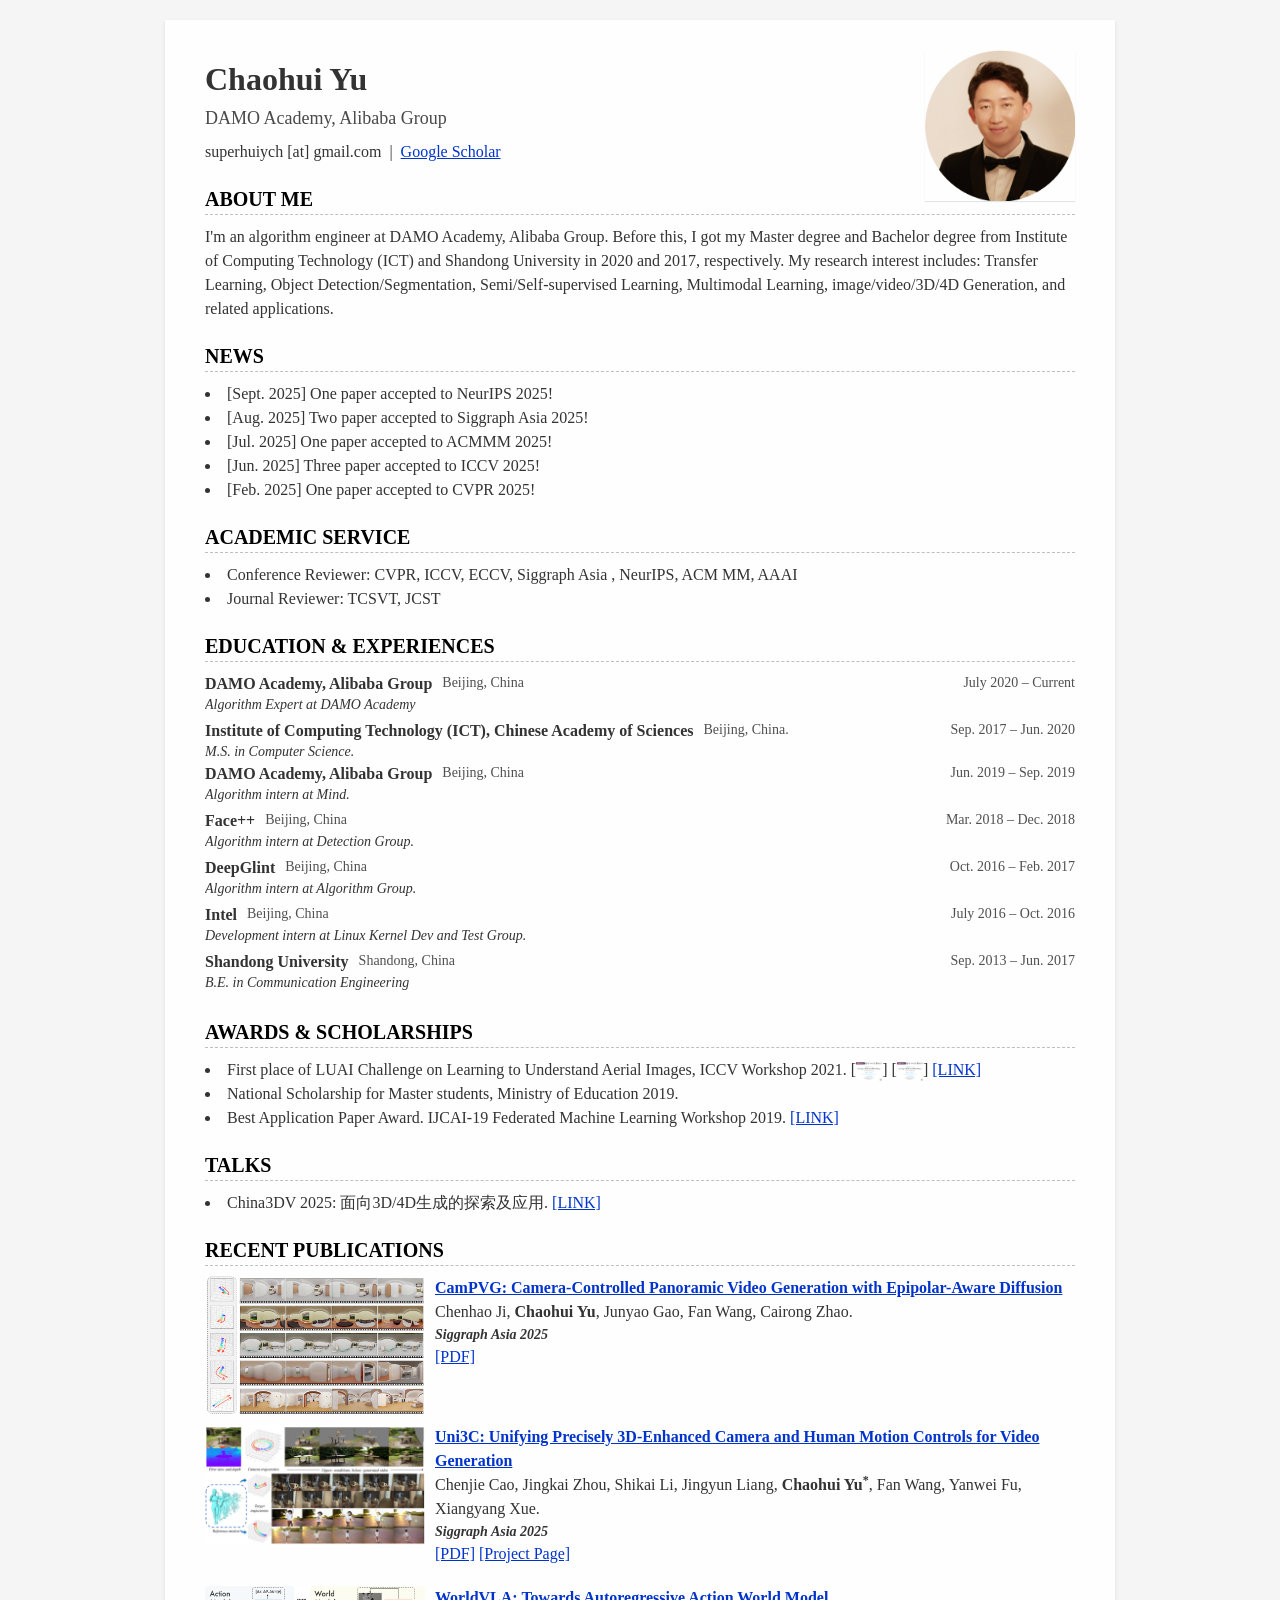
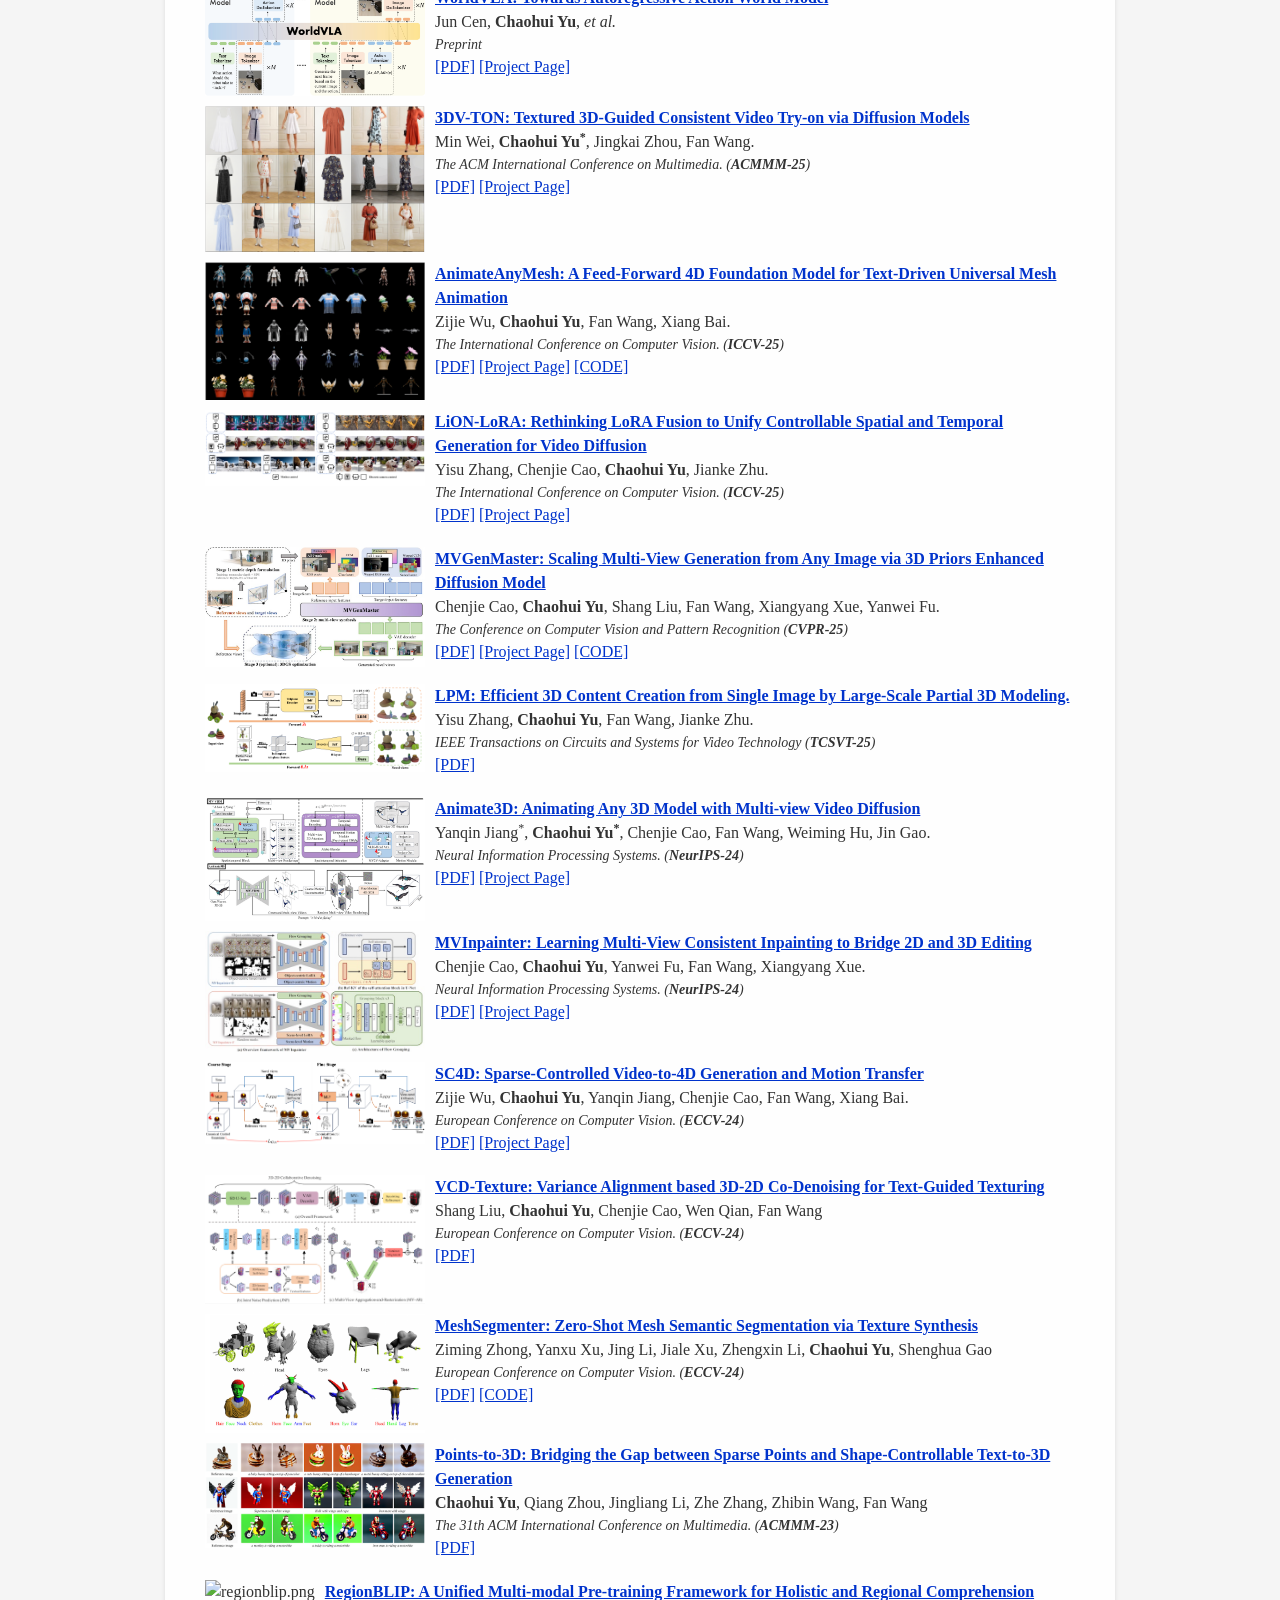
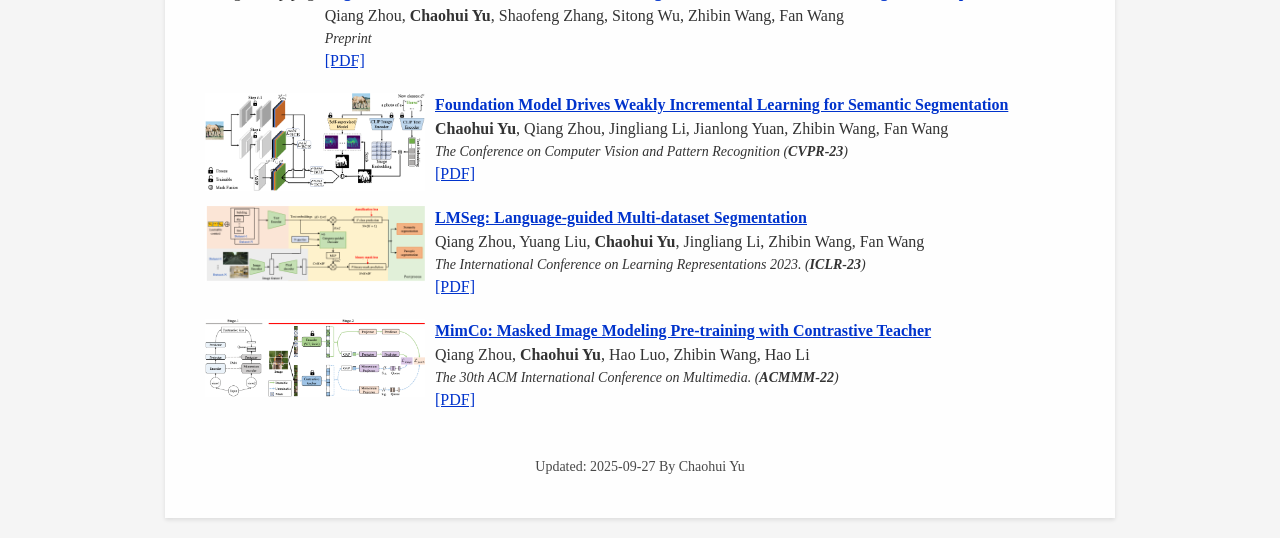
==== index.html @ 18b52993 "Update index.html" ====
<!DOCTYPE html>
<html lang="en"><head><meta http-equiv="Content-Type" content="text/html; charset=UTF-8">
        
<meta http-equiv="X-UA-Compatible" content="IE=edge">
<meta name="viewport" content="width=device-width, initial-scale=1.0">
<meta name="description" content="Chaohui Yu - Homepage">


<title>Chaohui Yu - Homepage</title>


<link rel="stylesheet" href="./assets/bootstrap.min.css">
<link rel="stylesheet" href="./assets/all.min.css">
<link rel="stylesheet" href="./assets/academicons.min.css">
<link rel="stylesheet" href="./assets/charts.min.css">
<link id="theme-style" rel="stylesheet" href="./assets/main.css">

<link rel="icon" type="image/png" href="./images/me_20.png">





<!-- <script type="module" src="/assets/js/background_box.js"></script> -->
<script type="module" src="./assets/background_star.js"></script>

    <style type="text/css">.dg ul{list-style:none;margin:0;padding:0;width:100%;clear:both}.dg.ac{position:fixed;top:0;left:0;right:0;height:0;z-index:0}.dg:not(.ac) .main{overflow:hidden}.dg.main{-webkit-transition:opacity .1s linear;-o-transition:opacity .1s linear;-moz-transition:opacity .1s linear;transition:opacity .1s linear}.dg.main.taller-than-window{overflow-y:auto}.dg.main.taller-than-window .close-button{opacity:1;margin-top:-1px;border-top:1px solid #2c2c2c}.dg.main ul.closed .close-button{opacity:1 !important}.dg.main:hover .close-button,.dg.main .close-button.drag{opacity:1}.dg.main .close-button{-webkit-transition:opacity .1s linear;-o-transition:opacity .1s linear;-moz-transition:opacity .1s linear;transition:opacity .1s linear;border:0;line-height:19px;height:20px;cursor:pointer;text-align:center;background-color:#000}.dg.main .close-button.close-top{position:relative}.dg.main .close-button.close-bottom{position:absolute}.dg.main .close-button:hover{background-color:#111}.dg.a{float:right;margin-right:15px;overflow-y:visible}.dg.a.has-save>ul.close-top{margin-top:0}.dg.a.has-save>ul.close-bottom{margin-top:27px}.dg.a.has-save>ul.closed{margin-top:0}.dg.a .save-row{top:0;z-index:1002}.dg.a .save-row.close-top{position:relative}.dg.a .save-row.close-bottom{position:fixed}.dg li{-webkit-transition:height .1s ease-out;-o-transition:height .1s ease-out;-moz-transition:height .1s ease-out;transition:height .1s ease-out;-webkit-transition:overflow .1s linear;-o-transition:overflow .1s linear;-moz-transition:overflow .1s linear;transition:overflow .1s linear}.dg li:not(.folder){cursor:auto;height:27px;line-height:27px;padding:0 4px 0 5px}.dg li.folder{padding:0;border-left:4px solid rgba(0,0,0,0)}.dg li.title{cursor:pointer;margin-left:-4px}.dg .closed li:not(.title),.dg .closed ul li,.dg .closed ul li>*{height:0;overflow:hidden;border:0}.dg .cr{clear:both;padding-left:3px;height:27px;overflow:hidden}.dg .property-name{cursor:default;float:left;clear:left;width:40%;overflow:hidden;text-overflow:ellipsis}.dg .c{float:left;width:60%;position:relative}.dg .c input[type=text]{border:0;margin-top:4px;padding:3px;width:100%;float:right}.dg .has-slider input[type=text]{width:30%;margin-left:0}.dg .slider{float:left;width:66%;margin-left:-5px;margin-right:0;height:19px;margin-top:4px}.dg .slider-fg{height:100%}.dg .c input[type=checkbox]{margin-top:7px}.dg .c select{margin-top:5px}.dg .cr.function,.dg .cr.function .property-name,.dg .cr.function *,.dg .cr.boolean,.dg .cr.boolean *{cursor:pointer}.dg .cr.color{overflow:visible}.dg .selector{display:none;position:absolute;margin-left:-9px;margin-top:23px;z-index:10}.dg .c:hover .selector,.dg .selector.drag{display:block}.dg li.save-row{padding:0}.dg li.save-row .button{display:inline-block;padding:0px 6px}.dg.dialogue{background-color:#222;width:460px;padding:15px;font-size:13px;line-height:15px}#dg-new-constructor{padding:10px;color:#222;font-family:Monaco, monospace;font-size:10px;border:0;resize:none;box-shadow:inset 1px 1px 1px #888;word-wrap:break-word;margin:12px 0;display:block;width:440px;overflow-y:scroll;height:100px;position:relative}#dg-local-explain{display:none;font-size:11px;line-height:17px;border-radius:3px;background-color:#333;padding:8px;margin-top:10px}#dg-local-explain code{font-size:10px}#dat-gui-save-locally{display:none}.dg{color:#eee;font:11px 'Lucida Grande', sans-serif;text-shadow:0 -1px 0 #111}.dg.main::-webkit-scrollbar{width:5px;background:#1a1a1a}.dg.main::-webkit-scrollbar-corner{height:0;display:none}.dg.main::-webkit-scrollbar-thumb{border-radius:5px;background:#676767}.dg li:not(.folder){background:#1a1a1a;border-bottom:1px solid #2c2c2c}.dg li.save-row{line-height:25px;background:#dad5cb;border:0}.dg li.save-row select{margin-left:5px;width:108px}.dg li.save-row .button{margin-left:5px;margin-top:1px;border-radius:2px;font-size:9px;line-height:7px;padding:4px 4px 5px 4px;background:#c5bdad;color:#fff;text-shadow:0 1px 0 #b0a58f;box-shadow:0 -1px 0 #b0a58f;cursor:pointer}.dg li.save-row .button.gears{background:#c5bdad url([data-uri]) 2px 1px no-repeat;height:7px;width:8px}.dg li.save-row .button:hover{background-color:#bab19e;box-shadow:0 -1px 0 #b0a58f}.dg li.folder{border-bottom:0}.dg li.title{padding-left:16px;background:#000 url([data-uri]) 6px 10px no-repeat;cursor:pointer;border-bottom:1px solid rgba(255,255,255,0.2)}.dg .closed li.title{background-image:url([data-uri])}.dg .cr.boolean{border-left:3px solid #806787}.dg .cr.color{border-left:3px solid}.dg .cr.function{border-left:3px solid #e61d5f}.dg .cr.number{border-left:3px solid #2FA1D6}.dg .cr.number input[type=text]{color:#2FA1D6}.dg .cr.string{border-left:3px solid #1ed36f}.dg .cr.string input[type=text]{color:#1ed36f}.dg .cr.function:hover,.dg .cr.boolean:hover{background:#111}.dg .c input[type=text]{background:#303030;outline:none}.dg .c input[type=text]:hover{background:#3c3c3c}.dg .c input[type=text]:focus{background:#494949;color:#fff}.dg .c .slider{background:#303030;cursor:ew-resize}.dg .c .slider-fg{background:#2FA1D6;max-width:100%}.dg .c .slider:hover{background:#3c3c3c}.dg .c .slider:hover .slider-fg{background:#44abda}
</style><style type="text/css">.dg ul{list-style:none;margin:0;padding:0;width:100%;clear:both}.dg.ac{position:fixed;top:0;left:0;right:0;height:0;z-index:0}.dg:not(.ac) .main{overflow:hidden}.dg.main{-webkit-transition:opacity .1s linear;-o-transition:opacity .1s linear;-moz-transition:opacity .1s linear;transition:opacity .1s linear}.dg.main.taller-than-window{overflow-y:auto}.dg.main.taller-than-window .close-button{opacity:1;margin-top:-1px;border-top:1px solid #2c2c2c}.dg.main ul.closed .close-button{opacity:1 !important}.dg.main:hover .close-button,.dg.main .close-button.drag{opacity:1}.dg.main .close-button{-webkit-transition:opacity .1s linear;-o-transition:opacity .1s linear;-moz-transition:opacity .1s linear;transition:opacity .1s linear;border:0;line-height:19px;height:20px;cursor:pointer;text-align:center;background-color:#000}.dg.main .close-button.close-top{position:relative}.dg.main .close-button.close-bottom{position:absolute}.dg.main .close-button:hover{background-color:#111}.dg.a{float:right;margin-right:15px;overflow-y:visible}.dg.a.has-save>ul.close-top{margin-top:0}.dg.a.has-save>ul.close-bottom{margin-top:27px}.dg.a.has-save>ul.closed{margin-top:0}.dg.a .save-row{top:0;z-index:1002}.dg.a .save-row.close-top{position:relative}.dg.a .save-row.close-bottom{position:fixed}.dg li{-webkit-transition:height .1s ease-out;-o-transition:height .1s ease-out;-moz-transition:height .1s ease-out;transition:height .1s ease-out;-webkit-transition:overflow .1s linear;-o-transition:overflow .1s linear;-moz-transition:overflow .1s linear;transition:overflow .1s linear}.dg li:not(.folder){cursor:auto;height:27px;line-height:27px;padding:0 4px 0 5px}.dg li.folder{padding:0;border-left:4px solid rgba(0,0,0,0)}.dg li.title{cursor:pointer;margin-left:-4px}.dg .closed li:not(.title),.dg .closed ul li,.dg .closed ul li>*{height:0;overflow:hidden;border:0}.dg .cr{clear:both;padding-left:3px;height:27px;overflow:hidden}.dg .property-name{cursor:default;float:left;clear:left;width:40%;overflow:hidden;text-overflow:ellipsis}.dg .c{float:left;width:60%;position:relative}.dg .c input[type=text]{border:0;margin-top:4px;padding:3px;width:100%;float:right}.dg .has-slider input[type=text]{width:30%;margin-left:0}.dg .slider{float:left;width:66%;margin-left:-5px;margin-right:0;height:19px;margin-top:4px}.dg .slider-fg{height:100%}.dg .c input[type=checkbox]{margin-top:7px}.dg .c select{margin-top:5px}.dg .cr.function,.dg .cr.function .property-name,.dg .cr.function *,.dg .cr.boolean,.dg .cr.boolean *{cursor:pointer}.dg .cr.color{overflow:visible}.dg .selector{display:none;position:absolute;margin-left:-9px;margin-top:23px;z-index:10}.dg .c:hover .selector,.dg .selector.drag{display:block}.dg li.save-row{padding:0}.dg li.save-row .button{display:inline-block;padding:0px 6px}.dg.dialogue{background-color:#222;width:460px;padding:15px;font-size:13px;line-height:15px}#dg-new-constructor{padding:10px;color:#222;font-family:Monaco, monospace;font-size:10px;border:0;resize:none;box-shadow:inset 1px 1px 1px #888;word-wrap:break-word;margin:12px 0;display:block;width:440px;overflow-y:scroll;height:100px;position:relative}#dg-local-explain{display:none;font-size:11px;line-height:17px;border-radius:3px;background-color:#333;padding:8px;margin-top:10px}#dg-local-explain code{font-size:10px}#dat-gui-save-locally{display:none}.dg{color:#eee;font:11px 'Lucida Grande', sans-serif;text-shadow:0 -1px 0 #111}.dg.main::-webkit-scrollbar{width:5px;background:#1a1a1a}.dg.main::-webkit-scrollbar-corner{height:0;display:none}.dg.main::-webkit-scrollbar-thumb{border-radius:5px;background:#676767}.dg li:not(.folder){background:#1a1a1a;border-bottom:1px solid #2c2c2c}.dg li.save-row{line-height:25px;background:#dad5cb;border:0}.dg li.save-row select{margin-left:5px;width:108px}.dg li.save-row .button{margin-left:5px;margin-top:1px;border-radius:2px;font-size:9px;line-height:7px;padding:4px 4px 5px 4px;background:#c5bdad;color:#fff;text-shadow:0 1px 0 #b0a58f;box-shadow:0 -1px 0 #b0a58f;cursor:pointer}.dg li.save-row .button.gears{background:#c5bdad url([data-uri]) 2px 1px no-repeat;height:7px;width:8px}.dg li.save-row .button:hover{background-color:#bab19e;box-shadow:0 -1px 0 #b0a58f}.dg li.folder{border-bottom:0}.dg li.title{padding-left:16px;background:#000 url([data-uri]) 6px 10px no-repeat;cursor:pointer;border-bottom:1px solid rgba(255,255,255,0.2)}.dg .closed li.title{background-image:url([data-uri])}.dg .cr.boolean{border-left:3px solid #806787}.dg .cr.color{border-left:3px solid}.dg .cr.function{border-left:3px solid #e61d5f}.dg .cr.number{border-left:3px solid #2FA1D6}.dg .cr.number input[type=text]{color:#2FA1D6}.dg .cr.string{border-left:3px solid #1ed36f}.dg .cr.string input[type=text]{color:#1ed36f}.dg .cr.function:hover,.dg .cr.boolean:hover{background:#111}.dg .c input[type=text]{background:#303030;outline:none}.dg .c input[type=text]:hover{background:#3c3c3c}.dg .c input[type=text]:focus{background:#494949;color:#fff}.dg .c .slider{background:#303030;cursor:ew-resize}.dg .c .slider-fg{background:#2FA1D6;max-width:100%}.dg .c .slider:hover{background:#3c3c3c}.dg .c .slider:hover .slider-fg{background:#44abda}
</style><style>.crx_bdwk_down_wrap {
    top: 70%;
    left: 0;
    position: fixed;
    z-index: 99999999;
    color: #fff;
    user-select: none;
}

    .crx_bdwk_down_wrap .crx_bdwk_down_loading {
        background-color: #666;
        cursor: wait;
        width: 126px;
        text-align: center;
        padding: 16px 0;
    }

    .crx_bdwk_down_wrap .crx_bdwk_down_loading p {
            font-size: 14px;
        }

    .crx_bdwk_down_wrap .crx_bdwk_down_loading small {
            font-size: 10px;
        }

    .crx_bdwk_down_wrap .crx_bdwk_down_btn {
        width: 126px;
        height: 60px;
        display: flex;
        align-items: center;
        justify-content: center;
        cursor: pointer;
        font-size: 14px;
        background-color: #dd5a57;
        position: relative;
    }

    .crx_bdwk_down_wrap .crx_bdwk_down_types {
        display: flex;
        text-align: center;
        align-items: center;
        background-color: #666;
        font-size: 12px;
    }

    .crx_bdwk_down_wrap .crx_bdwk_down_types div {
            position: relative;
        }

    .crx_bdwk_down_wrap .crx_bdwk_down_types div:after {
                content: ' ';
                height: 12px;
                width: 1px;
                background-color: #eee;
                position: absolute;
                top: 10px;
                right: 0;
                transform: scaleX(0.5);
            }

    .crx_bdwk_down_wrap .crx_bdwk_down_types div:last-child:after {
                    display: none;
                }

    .crx_bdwk_down_wrap .crx_bdwk_down_types_check {
            flex: 1;
            color: #dd5a57;
            padding: 8px;
            cursor: pointer;
            font-weight: bold;
        }

    .crx_bdwk_down_wrap .crx_bdwk_down_types_uncheck {
            flex: 1;
            padding: 8px;
            cursor: pointer;
            color: #fff;
            font-weight: lighter;
        }
</style></head>

    <body>
        



<!-- <canvas id="bg"></canvas> -->

<div class="wrapper">

    
<section class="section intro-section">

    
    <div class="avatar-container">
        <img class="avatar" src="./images/me_20.png" alt="avatar">
    </div>
    <div class="intro-container">
        <div class="header">
            <h2 class="name">Chaohui Yu</h2>
            <h3 class="title">DAMO Academy, Alibaba Group</h3>
        </div>
        <div class="contact">
            
<ul class="list-unstyled contact-list">
    <li class="email">
        superhuiych [at] gmail.com
    </li>
    <li class="google-scholar">
        <a class="link" href="https://scholar.google.com/citations?hl=en&user=b1Q-k20AAAAJ" target="_blank">Google Scholar</a>
    </li>
    <!-- <li class="github">
        <a class="link" href="https://github.com/Richardych" target="_blank">GitHub</a>
    </li> -->
    <!-- <li class="CV">
        <a class="link" href="CV_Bojia_Zi.pdf" target="_blank">CV</a>
    </li> -->
</ul>
        </div>
    </div>

</section>
<section class="section profile-section">
    <div class="section-title">
        About Me
    </div>
    <div class="details">
    <p>I'm an algorithm engineer at DAMO Academy, Alibaba Group. Before this, I got my Master degree and Bachelor degree from Institute of Computing Technology (ICT) and Shandong University in 2020 and 2017, respectively. My research interest includes: Transfer Learning, Object Detection/Segmentation, Semi/Self-supervised Learning, Multimodal Learning, image/video/3D/4D Generation, and related applications.</p>
    </div>
</section>


    

<section class="section news-section">
    <div class="section-title">
        News
    </div>
	<li>           
    [Sept. 2025] One paper accepted to NeurIPS 2025!
    </li>
	<li>           
    [Aug. 2025] Two paper accepted to Siggraph Asia 2025!
    </li>
    <li>           
    [Jul. 2025] One paper accepted to ACMMM 2025!
    </li>
    <li>           
    [Jun. 2025] Three paper accepted to ICCV 2025!
    </li>
    <li>           
    [Feb. 2025] One paper accepted to CVPR 2025!
    </li>	
</section>


<section class="section service-section">
    <div class="section-title">
        Academic Service
    </div>
    <li> 
	Conference Reviewer: CVPR, ICCV, ECCV, Siggraph Asia , NeurIPS, ACM MM, AAAI
    </li>
    <li>
	Journal Reviewer: TCSVT, JCST
    </li>
</section>




<section class="section experiences-section">
    <div class="section-title">
        Education &amp; Experiences
    </div>
    
    <div class="item">
    <div class="upper-row">
            <div class="company">
                DAMO Academy, Alibaba Group
            </div>
            <div class="location">Beijing, China</div>
            <div class="time">July 2020 – Current </div>
    </div>
    <div class="below-row">
            <div class="role">Algorithm Expert at DAMO Academy</div>
    </div>
    <div class="item">


    <div class="item">
    <div class="upper-row">
            <div class="company">
                Institute of Computing Technology (ICT), Chinese Academy of Sciences
            </div>
            <div class="location">Beijing, China.</div>
            <div class="time">Sep. 2017 – Jun. 2020 </div>
    </div>
    <div class="below-row">
            <div class="role">M.S. in Computer Science.
     		</div>


    <div class="item">
    <div class="upper-row">
            <div class="company">
                DAMO Academy, Alibaba Group
            </div>
            <div class="location">Beijing, China</div>
            <div class="time">Jun. 2019 – Sep. 2019 </div>
    </div>
    <div class="below-row">
            <div class="role">Algorithm intern at Mind.</div>
    </div>
    <div class="item">


    <div class="item">
    <div class="upper-row">
            <div class="company">
                Face++
            </div>
            <div class="location">Beijing, China</div>
            <div class="time">Mar. 2018 – Dec. 2018 </div>
    </div>
    <div class="below-row">
            <div class="role">Algorithm intern at Detection Group.</div>
    </div>
    <div class="item">


    <div class="item">
    <div class="upper-row">
            <div class="company">
                DeepGlint
            </div>
            <div class="location">Beijing, China</div>
            <div class="time">Oct. 2016 – Feb. 2017 </div>
    </div>
    <div class="below-row">
            <div class="role">Algorithm intern at Algorithm Group.</div>
    </div>
    <div class="item">


    <div class="item">
    <div class="upper-row">
            <div class="company">
                Intel
            </div>
            <div class="location">Beijing, China</div>
            <div class="time">July 2016 – Oct. 2016 </div>
    </div>
    <div class="below-row">
            <div class="role">Development intern at Linux Kernel Dev and Test Group.</div>
    </div>
    <div class="item">

 
    <div class="item">
        <div class="upper-row">
            <div class="company">
                Shandong University
            </div>
            <div class="location">Shandong, China</div>
            <div class="time">Sep. 2013 – Jun. 2017</div>
        </div>
        <div class="below-row">
            <div class="role">B.E. in Communication Engineering</div>
        </div>
    </div>
</section>


<section class="section awards-section">
    <div class="section-title">
        Awards &amp; Scholarships
    </div>
    <li>
       First place of LUAI Challenge on Learning to Understand Aerial Images, ICCV Workshop 2021. [<img src="./images/award_iccvw21_thumbnail.png" width="3%">] [<img src="./images/award_iccvw21_2_thumbnail.png" width="3%">]  <a href="https://captain-whu.github.io/LUAI2021/results.html">[LINK]</a>
    </li>
    <li>
       National Scholarship for Master students, Ministry of Education 2019.
    </li>
    <li>
    	Best Application Paper Award. IJCAI-19 Federated Machine Learning Workshop 2019. <a href="http://federated-learning.org/fl-ijcai-2019/">[LINK]</a> 
    </li>
</section>

<section class="section skill-section">
    <div class="section-title">
        Talks
    </div>
    <li>
       China3DV 2025: 面向3D/4D生成的探索及应用.  <a href="https://mp.weixin.qq.com/s/1_kiXFX5s0KaxspKaliJfA">[LINK]</a> 
    </li>
</section>


	    
<section class="section publications-section">

    <div class="section-title">
        Recent Publications
    </div>

	<div class="publication-container">
        <div class="teaser-container">
            <img class="teaser" src="./images/CamPVG.png" alt="campvg.png">
        </div>
        <div class="info-container">
                <p class="title">
                    <a class="title_link" target="_blank">CamPVG: Camera-Controlled Panoramic Video Generation with Epipolar-Aware Diffusion</a>
                </p>
                    <div class="authors"><p>Chenhao Ji, <strong>Chaohui Yu</strong>, Junyao Gao, Fan Wang, Cairong Zhao.</p></div>
                    <div class="conference"><p><em><strong>Siggraph Asia 2025</strong></em></p></div>
                <a class="url" href="https://arxiv.org/pdf/2509.19979" target="_blank">[PDF]</a>
        </div>
    </div>

	<div class="publication-container">
        <div class="teaser-container">
            <img class="teaser" src="./images/Uni3C.png" alt="uni3c.png">
        </div>
        <div class="info-container">
                <p class="title">
                    <a class="title_link" target="_blank">Uni3C: Unifying Precisely 3D-Enhanced Camera and Human Motion Controls for Video Generation</a>
                </p>
                    <div class="authors"><p>Chenjie Cao, Jingkai Zhou, Shikai Li, Jingyun Liang, <strong>Chaohui Yu<sup>*</sup></strong>, Fan Wang, Yanwei Fu, Xiangyang Xue.</p></div>
                    <div class="conference"><p><em><strong>Siggraph Asia 2025</strong></em></p></div>
                <a class="url" href="https://arxiv.org/pdf/2504.14899" target="_blank">[PDF]</a>
				<a class="url" href="https://github.com/alibaba-damo-academy/Uni3C" target="_blank">[Project Page]</a>
        </div>
    </div>
	
    <div class="publication-container">
        <div class="teaser-container">
            <img class="teaser" src="./images/WorldVLA.png" alt="worldvla.png">
        </div>
        <div class="info-container">
                <p class="title">
                    <a class="title_link" target="_blank">WorldVLA: Towards Autoregressive Action World Model</a>
                </p>
                    <div class="authors"><p>Jun Cen, <strong>Chaohui Yu</strong>, <em>et al.</em></p></div>
                    <div class="conference"><p><em>Preprint</em></p></div>
                <a class="url" href="https://arxiv.org/abs/2506.21539" target="_blank">[PDF]</a>
                <a class="url" href="https://github.com/alibaba-damo-academy/WorldVLA" target="_blank">[Project Page]</a>
        </div>
    </div>

    <div class="publication-container">
        <div class="teaser-container">
            <img class="teaser" src="./images/3DVTON.png" alt="3dv-ton.png">
        </div>
        <div class="info-container">
                <p class="title">
                    <a class="title_link" target="_blank">3DV-TON: Textured 3D-Guided Consistent Video Try-on via Diffusion Models</a>
                </p>
                    <div class="authors"><p>Min Wei, <strong>Chaohui Yu<sup>*</sup></strong>, Jingkai Zhou, Fan Wang.</p></div>
                    <div class="conference"><p><em>The ACM International Conference on Multimedia. (<strong>ACMMM-25</strong>)</em></p></div>
                <a class="url" href="https://arxiv.org/abs/2504.17414" target="_blank">[PDF]</a>
                <a class="url" href="https://2y7c3.github.io/3DV-TON/" target="_blank">[Project Page]</a>
        </div>
    </div>

    <div class="publication-container">
        <div class="teaser-container">
            <img class="teaser" src="./images/AnimateAnyMesh.png" alt="animateanymesh.png">
        </div>
        <div class="info-container">
                <p class="title">
                    <a class="title_link" target="_blank">AnimateAnyMesh: A Feed-Forward 4D Foundation Model for Text-Driven Universal Mesh Animation</a>
                </p>
                    <div class="authors"><p>Zijie Wu, <strong>Chaohui Yu</strong>, Fan Wang, Xiang Bai.</p></div>
                    <div class="conference"><p><em>The International Conference on Computer Vision. (<strong>ICCV-25</strong>)</em></p></div>
                <a class="url" href="https://arxiv.org/abs/2506.09982" target="_blank">[PDF]</a>
                <a class="url" href="https://animateanymesh.github.io/AnimateAnyMesh/" target="_blank">[Project Page]</a>
		<a class="url" href="https://github.com/JarrentWu1031/AnimateAnyMesh" target="_blank">[CODE]</a>
        </div>
    </div>

    <div class="publication-container">
        <div class="teaser-container">
            <img class="teaser" src="./images/LION-LoRA.png" alt="lion_lora.png">
        </div>
        <div class="info-container">
                <p class="title">
                    <a class="title_link" target="_blank">LiON-LoRA: Rethinking LoRA Fusion to Unify Controllable Spatial and Temporal Generation for Video Diffusion</a>
                </p>
                    <div class="authors"><p>Yisu Zhang, Chenjie Cao, <strong>Chaohui Yu</strong>, Jianke Zhu.</p></div>
                    <div class="conference"><p><em>The International Conference on Computer Vision. (<strong>ICCV-25</strong>)</em></p></div>
                <a class="url" href="https://arxiv.org/abs/2507.05678" target="_blank">[PDF]</a>
                <a class="url" href="https://fuchengsu.github.io/lionlora.github.io/" target="_blank">[Project Page]</a>
        </div>
    </div>
	
	
	
    <div class="publication-container">
        <div class="teaser-container">
            <img class="teaser" src="./images/MVGenMaster.png" alt="mvgenmaster.png">
        </div>
        <div class="info-container">
                <p class="title">
                    <a class="title_link" target="_blank">MVGenMaster: Scaling Multi-View Generation from Any Image via 3D Priors Enhanced Diffusion Model</a>
                </p>
                    <div class="authors"><p>Chenjie Cao, <strong>Chaohui Yu</strong>, Shang Liu, Fan Wang, Xiangyang Xue, Yanwei Fu.</p></div>
                    <div class="conference"><p><em>The Conference on Computer Vision and Pattern Recognition (<strong>CVPR-25</strong>)</em></p></div>
                <a class="url" href="https://arxiv.org/abs/2411.16157" target="_blank">[PDF]</a>
                <a class="url" href="https://ewrfcas.github.io/MVGenMaster/" target="_blank">[Project Page]</a>
		<a class="url" href="https://github.com/ewrfcas/MVGenMaster" target="_blank">[CODE]</a>
        </div>
    </div>
	
    <div class="publication-container">
        <div class="teaser-container">
            <img class="teaser" src="./images/LPM.png" alt="lpm.png">
        </div>
        <div class="info-container">
                <p class="title">
                    <a class="title_link" target="_blank">LPM: Efficient 3D Content Creation from Single Image by Large-Scale Partial 3D Modeling.</a>
                </p>
                    <div class="authors"><p>Yisu Zhang, <strong>Chaohui Yu</strong>, Fan Wang, Jianke Zhu.</p></div>
                    <div class="conference"><p><em>IEEE Transactions on Circuits and Systems for Video Technology (<strong>TCSVT-25</strong>)</em></p></div>
                <a class="url" href="https://ieeexplore.ieee.org/document/10891871" target="_blank">[PDF]</a>
        </div>
    </div>

    <div class="publication-container">
        <div class="teaser-container">
            <img class="teaser" src="./images/animate3d.png" alt="animate3d.png">
        </div>
        <div class="info-container">
                <p class="title">
                    <a class="title_link" target="_blank">Animate3D: Animating Any 3D Model with Multi-view Video Diffusion</a>
                </p>
                    <div class="authors"><p>Yanqin Jiang<sup>*</sup>, <strong>Chaohui Yu<sup>*</sup></strong>, Chenjie Cao, Fan Wang, Weiming Hu, Jin Gao.</p></div>
                    <div class="conference"><p><em>Neural Information Processing Systems. (<strong>NeurIPS-24</strong>)</em></p></div>
                <a class="url" href="https://arxiv.org/abs/2407.11398" target="_blank">[PDF]</a>
                <a class="url" href="https://animate3d.github.io/" target="_blank">[Project Page]</a>
        </div>
    </div>

    <div class="publication-container">
        <div class="teaser-container">
            <img class="teaser" src="./images/mvinpainter.png" alt="mvinpainter.png">
        </div>
        <div class="info-container">
                <p class="title">
                    <a class="title_link" target="_blank">MVInpainter: Learning Multi-View Consistent Inpainting to Bridge 2D and 3D Editing</a>
                </p>
                    <div class="authors"><p>Chenjie Cao, <strong>Chaohui Yu</strong>, Yanwei Fu, Fan Wang, Xiangyang Xue.</p></div>
                    <div class="conference"><p><em>Neural Information Processing Systems. (<strong>NeurIPS-24</strong>)</em></p></div>
                <a class="url" href="https://arxiv.org/abs/2408.08000" target="_blank">[PDF]</a>
                <a class="url" href="https://ewrfcas.github.io/MVInpainter/" target="_blank">[Project Page]</a>
        </div>
    </div>

    <div class="publication-container">
        <div class="teaser-container">
            <img class="teaser" src="./images/SC4D.png" alt="SC4D.png">
        </div>
        <div class="info-container">
                <p class="title">
                    <a class="title_link" target="_blank">SC4D: Sparse-Controlled Video-to-4D Generation and Motion Transfer</a>
                </p>
                    <div class="authors"><p>Zijie Wu, <strong>Chaohui Yu</strong>, Yanqin Jiang, Chenjie Cao, Fan Wang, Xiang Bai.</p></div>
                    <div class="conference"><p><em>European Conference on Computer Vision. (<strong>ECCV-24</strong>)</em></p></div>
                <a class="url" href="https://arxiv.org/pdf/2404.03736" target="_blank">[PDF]</a>
                <a class="url" href="https://sc4d.github.io" target="_blank">[Project Page]</a>
        </div>
    </div>

    <div class="publication-container">
        <div class="teaser-container">
            <img class="teaser" src="./images/vcd-texture.png" alt="vec-texture.png">
        </div>
        <div class="info-container">
                <p class="title">
                    <a class="title_link" target="_blank">VCD-Texture: Variance Alignment based 3D-2D Co-Denoising for Text-Guided Texturing</a>
                </p>
                    <div class="authors"><p>Shang Liu, <strong>Chaohui Yu</strong>, Chenjie Cao, Wen Qian, Fan Wang</p></div>
                    <div class="conference"><p><em>European Conference on Computer Vision. (<strong>ECCV-24</strong>)</em></p></div>
                <a class="url" href="https://arxiv.org/pdf/2407.04461" target="_blank">[PDF]</a>
        </div>
    </div>
    

    <div class="publication-container">
        <div class="teaser-container">
            <img class="teaser" src="./images/meshsegmenter.png" alt="meshsegmenter.png">
        </div>
        <div class="info-container">
                <p class="title">
                    <a class="title_link" target="_blank">MeshSegmenter: Zero-Shot Mesh Semantic Segmentation via Texture Synthesis</a>
                </p>
                    <div class="authors"><p>Ziming Zhong, Yanxu Xu, Jing Li, Jiale Xu, Zhengxin Li, <strong>Chaohui Yu</strong>, Shenghua Gao</p></div>
                    <div class="conference"><p><em>European Conference on Computer Vision. (<strong>ECCV-24</strong>)</em></p></div>
                <a class="url" href="https://arxiv.org/abs/2407.13675v1" target="_blank">[PDF]</a>
                <a class="url" href="https://github.com/zimingzhong/MeshSegmenter" target="_blank">[CODE]</a>
        </div>
    </div>


    <div class="publication-container">
        <div class="teaser-container">
            <img class="teaser" src="./images/points-to-3d.png" alt="points-to-3d.png">
        </div>
        <div class="info-container">
                <p class="title">
                    <a class="title_link" target="_blank">Points-to-3D: Bridging the Gap between Sparse Points and Shape-Controllable Text-to-3D Generation</a>
                </p>
                    <div class="authors"><p><strong>Chaohui Yu</strong>, Qiang Zhou, Jingliang Li, Zhe Zhang, Zhibin Wang, Fan Wang</p></div>
                    <div class="conference"><p><em>The 31th ACM International Conference on Multimedia. (<strong>ACMMM-23</strong>)</em></p></div>
                <a class="url" href="https://arxiv.org/pdf/2307.13908.pdf" target="_blank">[PDF]</a>
        </div>
    </div>

    <div class="publication-container">
        <div class="teaser-container">
            <img class="teaser" src="./images/regionblip.png" alt="regionblip.png">
        </div>
        <div class="info-container">
                <p class="title">
                    <a class="title_link" target="_blank">RegionBLIP: A Unified Multi-modal Pre-training Framework for Holistic and Regional Comprehension</a>
                </p>
                    <div class="authors"><p>Qiang Zhou, <strong>Chaohui Yu</strong>, Shaofeng Zhang, Sitong Wu, Zhibin Wang, Fan Wang</p></div>
                    <div class="conference"><p><em>Preprint</em></p></div>
                <a class="url" href="https://arxiv.org/pdf/2308.02299" target="_blank">[PDF]</a>
        </div>
    </div>

    <div class="publication-container">
        <div class="teaser-container">
            <img class="teaser" src="./images/FMWISS.png" alt="fmwiss.png">
        </div>
        <div class="info-container">
                <p class="title">
                    <a class="title_link" target="_blank">Foundation Model Drives Weakly Incremental Learning for Semantic Segmentation</a>
                </p>
                    <div class="authors"><p><strong>Chaohui Yu</strong>, Qiang Zhou, Jingliang Li, Jianlong Yuan, Zhibin Wang, Fan Wang</p></div>
                    <div class="conference"><p><em>The Conference on Computer Vision and Pattern Recognition (<strong>CVPR-23</strong>)</em></p></div>
                <a class="url" href="https://arxiv.org/pdf/2302.14250.pdf" target="_blank">[PDF]</a>
        </div>
    </div>

    <div class="publication-container">
        <div class="teaser-container">
            <img class="teaser" src="./images/LMSeg.png" alt="lmseg.png">
        </div>
        <div class="info-container">
                <p class="title">
                    <a class="title_link" target="_blank">LMSeg: Language-guided Multi-dataset Segmentation</a>
                </p>
                    <div class="authors"><p>Qiang Zhou, Yuang Liu, <strong>Chaohui Yu</strong>, Jingliang Li, Zhibin Wang, Fan Wang</p></div>
                    <div class="conference"><p><em>The International Conference on Learning Representations 2023. (<strong>ICLR-23</strong>)</em></p></div>
                <a class="url" href="https://arxiv.org/pdf/2302.13495.pdf" target="_blank">[PDF]</a>
        </div>
    </div>

    <div class="publication-container">
        <div class="teaser-container">
            <img class="teaser" src="./images/MimCo.png" alt="mimco.png">
        </div>
        <div class="info-container">
                <p class="title">
                    <a class="title_link" target="_blank">MimCo: Masked Image Modeling Pre-training with Contrastive Teacher</a>
                </p>
                    <div class="authors"><p>Qiang Zhou, <strong>Chaohui Yu</strong>, Hao Luo, Zhibin Wang, Hao Li</p></div>
                    <div class="conference"><p><em>The 30th ACM International Conference on Multimedia. (<strong>ACMMM-22</strong>)</em></p></div>
                <a class="url" href="https://arxiv.org/pdf/2209.03063.pdf" target="_blank">[PDF]</a>
        </div>
    </div>

    <!-- <div class="publication-container">
        <div class="teaser-container">
            <img class="teaser" src="./images/PSS.png" alt="pss.png">
        </div>
        <div class="info-container">
                <p class="title">
                    <a class="title_link" target="_blank">Object Detection Made Simpler by Eliminating Heuristic NMS</a>
                </p>
                    <div class="authors"><p>Qiang Zhou*, <strong>Chaohui Yu*</strong>, Chunhua Shen*, Zhibin Wang, Hao Li</p></div>
                    <div class="conference"><p><em>IEEE Transactions on Multimedia (<strong>TMM-23</strong>)</em></p></div>
                <a class="url" href="https://arxiv.org/pdf/2101.11782.pdf" target="_blank">[PDF]</a>
        </div>
    </div> -->

    <!-- <div class="publication-container">
        <div class="teaser-container">
            <img class="teaser" src="./images/Instant-Teaching.png" alt="instantteaching.png">
        </div>
        <div class="info-container">
                <p class="title">
                    <a class="title_link" target="_blank">Instant-Teaching: An End-to-End Semi-Supervised Object Detection Framework</a>
                </p>
                    <div class="authors"><p>Qiang Zhou, <strong>Chaohui Yu</strong>, Zhibin Wang, Qi Qian, Hao Li</p></div>
                    <div class="conference"><p><em>The Conference on Computer Vision and Pattern Recognition (<strong>CVPR-21</strong>)</em></p></div>
                <a class="url" href="https://arxiv.org/pdf/2103.11402.pdf" target="_blank">[PDF]</a>
                <a class="url" href="https://github.com/txdet/Instant-Teaching" target="_blank">[CODE]</a>
        </div>
    </div> -->

    <!-- <div class="publication-container">
        <div class="teaser-container">
            <img class="teaser" src="./images/DAAN.png" alt="daan.png">
        </div>
        <div class="info-container">
                <p class="title">
                    <a class="title_link" target="_blank">Transfer Learning with Dynamic Adversarial Adaptation Network</a>
                </p>
                    <div class="authors"><p><strong>Chaohui Yu</strong>, Jindong Wang, Yiqiang Chen, Meiyu Huang</p></div>
                    <div class="conference"><p><em>Proceedings of IEEE International Conference on Data Mining (<strong>ICDM-19</strong>)</em></p></div>
                <a class="url" href="https://arxiv.org/pdf/1909.08184.pdf" target="_blank">[PDF]</a>
                <a class="url" href="https://github.com/jindongwang/transferlearning/blob/master/code/deep/DAAN/README.md" target="_blank">[CODE]</a>
        </div>
    </div> -->

</section>



      

<!-- <section>
	<td width="20%">
      <a> </a>
    </td>
	<td width="60%">
        <script type="text/javascript" id="clstr_globe" src="//cdn.clustrmaps.com/globe.js?w=150&t=tt&d=Cy2xvArHYIUnViGWcxRDqNLNYv712q5mwnZWSZCGxQE"></script>
    </td>
    <td width="20%">
      <a> </a>
    </td>
</section> -->


<table border="0">
  <tbody><tr>
    <td width="45%">
      <a> </a>
    </td>

    <td width="10%">
        <script type="text/javascript" id="clstr_globe" src="//cdn.clustrmaps.com/globe.js?w=150&t=tt&d=Cy2xvArHYIUnViGWcxRDqNLNYv712q5mwnZWSZCGxQE"></script>
    </td>

    <td width="45%">
      <a> </a>
    </td>
  </tr>
</tbody></table>  


<footer class="footer">
    <div class="text-center">
        <small id="copyright">
            Updated: 2025-09-27
        By Chaohui Yu
        </small>
    </div>
</footer>


</body></html>
---- assets/academicons.min.css ----
.ai-ul,.fa-ul{list-style-type:none}.ai-li,.fa-li{top:.14285714em;text-align:center}.ai-fw,.ai-li,.fa-fw,.fa-li{text-align:center}.ai.fa-pull-left,.fa.fa-pull-left{margin-right:.3em}@font-face{font-family:Academicons;src:url(../fonts/academicons.eot?v=1.8.6);src:url(../fonts/academicons.eot?v=1.8.6) format('embedded-opentype'),url(../fonts/academicons.ttf?v=1.8.6) format('truetype'),url(../fonts/academicons.woff?v=1.8.6) format('woff'),url(../fonts/academicons.svg?v=1.8.6#academicons) format('svg');font-weight:400;font-style:normal}.ai{display:inline-block;font:normal normal normal 14px/1 Academicons;font-size:inherit;text-rendering:auto;-webkit-font-smoothing:antialiased;-moz-osx-font-smoothing:grayscale}.ai-lg,.fa-lg{line-height:.75em;vertical-align:-15%}.ai-academia:before{content:"\e9af"}.ai-academia-square:before{content:"\e93d"}.ai-acclaim:before{content:"\e92e"}.ai-acclaim-square:before{content:"\e93a"}.ai-acm:before{content:"\e93c"}.ai-acm-square:before{content:"\e95d"}.ai-acmdl:before{content:"\e96a"}.ai-acmdl-square:before{content:"\e9d3"}.ai-ads:before{content:"\e9cb"}.ai-ads-square:before{content:"\e94a"}.ai-arxiv:before{content:"\e974"}.ai-arxiv-square:before{content:"\e9a6"}.ai-biorxiv:before{content:"\e9a2"}.ai-biorxiv-square:before{content:"\e98b"}.ai-ceur:before{content:"\e96d"}.ai-ceur-square:before{content:"\e92f"}.ai-coursera:before{content:"\e95f"}.ai-coursera-square:before{content:"\e97f"}.ai-cv:before{content:"\e9a5"}.ai-cv-square:before{content:"\e90a"}.ai-dataverse:before{content:"\e9f7"}.ai-dataverse-square:before{content:"\e9e4"}.ai-dblp:before{content:"\e94f"}.ai-dblp-square:before{content:"\e93f"}.ai-depsy:before{content:"\e97a"}.ai-depsy-square:before{content:"\e94b"}.ai-doi:before{content:"\e97e"}.ai-doi-square:before{content:"\e98f"}.ai-dryad:before{content:"\e97c"}.ai-dryad-square:before{content:"\e98c"}.ai-figshare:before{content:"\e981"}.ai-figshare-square:before{content:"\e9e7"}.ai-google-scholar:before{content:"\e9d4"}.ai-google-scholar-square:before{content:"\e9f9"}.ai-ideas-repec:before{content:"\e9ed"}.ai-ideas-repec-square:before{content:"\e9f8"}.ai-ieee:before{content:"\e929"}.ai-ieee-square:before{content:"\e9b9"}.ai-impactstory:before{content:"\e9cf"}.ai-impactstory-square:before{content:"\e9aa"}.ai-inspire:before{content:"\e9e9"}.ai-inspire-square:before{content:"\e9fe"}.ai-lattes:before{content:"\e9b3"}.ai-lattes-square:before{content:"\e99c"}.ai-mathoverflow:before{content:"\e9f6"}.ai-mathoverflow-square:before{content:"\e97b"}.ai-mendeley:before{content:"\e9f0"}.ai-mendeley-square:before{content:"\e9f3"}.ai-open-access:before{content:"\e939"}.ai-open-access-square:before{content:"\e9f4"}.ai-orcid:before{content:"\e9d9"}.ai-orcid-square:before{content:"\e9c3"}.ai-osf:before{content:"\e9ef"}.ai-osf-square:before{content:"\e931"}.ai-overleaf:before{content:"\e914"}.ai-overleaf-square:before{content:"\e98d"}.ai-philpapers:before{content:"\e98a"}.ai-philpapers-square:before{content:"\e96f"}.ai-piazza:before{content:"\e99a"}.ai-piazza-square:before{content:"\e90c"}.ai-publons:before{content:"\e937"}.ai-publons-square:before{content:"\e94e"}.ai-pubmed:before{content:"\e99f"}.ai-pubmed-square:before{content:"\e97d"}.ai-researcherid:before{content:"\e91a"}.ai-researcherid-square:before{content:"\e95c"}.ai-researchgate:before{content:"\e95e"}.ai-researchgate-square:before{content:"\e99e"}.ai-scirate:before{content:"\e98e"}.ai-scirate-square:before{content:"\e99d"}.ai-semantic-scholar:before{content:"\e96e"}.ai-semantic-scholar-square:before{content:"\e96c"}.ai-springer:before{content:"\e928"}.ai-springer-square:before{content:"\e99b"}.ai-zotero:before{content:"\e962"}.ai-zotero-square:before{content:"\e932"}.ai-lg{font-size:1.33333333em}.ai-2x{font-size:2em}.ai-3x{font-size:3em}.ai-4x{font-size:4em}.ai-5x{font-size:5em}.ai-fw{width:1.28571429em}.ai-ul{padding-left:0;margin-left:2.14285714em}.ai-ul>li{position:relative}.ai-li{position:absolute;left:-2.14285714em;width:2.14285714em}.ai-li.fa-lg{left:-1.85714286em}.ai-border{padding:.2em .25em .15em;border:.08em solid #eee;border-radius:.1em}.ai-pull-left{float:left}.ai-pull-right{float:right}.ai.fa-pull-right{margin-left:.3em}.fa-lg{font-size:1.33333333em}.fa-2x{font-size:2em}.fa-3x{font-size:3em}.fa-4x{font-size:4em}.fa-5x{font-size:5em}.fa-fw{width:1.28571429em}.fa-ul{padding-left:0;margin-left:2.14285714em}.fa-ul>li{position:relative}.fa-li{position:absolute;left:-2.14285714em;width:2.14285714em}.fa-li.fa-lg{left:-1.85714286em}.fa-border{padding:.2em .25em .15em;border:.08em solid #eee;border-radius:.1em}.fa-pull-left{float:left}.fa-pull-right{float:right}.fa.fa-pull-right{margin-left:.3em}
---- assets/charts.min.css ----
.charts-css{--color-1:rgba(240,50,50,0.75);--color-2:rgba(255,180,50,0.75);--color-3:rgba(255,220,90,0.75);--color-4:rgba(100,210,80,0.75);--color-5:rgba(90,165,255,0.75);--color-6:rgba(170,90,240,0.75);--color-7:hsla(0,0%,70.6%,0.75);--color-8:hsla(0,0%,43.1%,0.75);--color-9:rgba(170,150,110,0.75);--color-10:rgba(130,50,20,0.75);--chart-bg-color:#f5f5f5;--heading-size:0px;--primary-axis-color:#000;--primary-axis-style:solid;--primary-axis-width:1px;--secondary-axes-color:rgba(0,0,0,0.15);--secondary-axes-style:solid;--secondary-axes-width:1px;--data-axes-color:rgba(0,0,0,0.15);--data-axes-style:solid;--data-axes-width:1px;--legend-border-color:#c8c8c8;position:relative;display:block;width:100%;height:100%;margin:0 auto;padding:0;border:0;-webkit-print-color-adjust:exact;color-adjust:exact}.charts-css,.charts-css *,.charts-css::after,.charts-css ::after,.charts-css::before,.charts-css ::before{-webkit-box-sizing:border-box;box-sizing:border-box}table.charts-css{border-collapse:collapse;border-spacing:0;empty-cells:show;overflow:initial;background-color:transparent}table.charts-css caption,table.charts-css colgroup,table.charts-css tbody,table.charts-css td,table.charts-css th,table.charts-css thead,table.charts-css tr{display:block;margin:0;padding:0;border:0;background-color:transparent}table.charts-css colgroup,table.charts-css tfoot,table.charts-css thead{display:none}ol.charts-css,ul.charts-css{list-style-type:none}ol.charts-css li,ul.charts-css li{margin:0;padding:0;border:0}.charts-css:not(.show-heading) caption{display:none}.charts-css.show-heading{--heading-size:1.5rem}.charts-css.show-heading caption{display:block;width:100%;height:var(--heading-size)}.charts-css.area tbody tr td:nth-of-type(10n+1)::before,.charts-css.bar.multiple tbody tr td:nth-of-type(10n+1),.charts-css.bar tbody tr:nth-of-type(10n+1) td,.charts-css.column.multiple tbody tr td:nth-of-type(10n+1),.charts-css.column tbody tr:nth-of-type(10n+1) td,.charts-css.line tbody tr td:nth-of-type(10n+1)::before{background:var(--color,var(--color-1))}.charts-css.area tbody tr td:nth-of-type(10n+2)::before,.charts-css.bar.multiple tbody tr td:nth-of-type(10n+2),.charts-css.bar tbody tr:nth-of-type(10n+2) td,.charts-css.column.multiple tbody tr td:nth-of-type(10n+2),.charts-css.column tbody tr:nth-of-type(10n+2) td,.charts-css.line tbody tr td:nth-of-type(10n+2)::before{background:var(--color,var(--color-2))}.charts-css.area tbody tr td:nth-of-type(10n+3)::before,.charts-css.bar.multiple tbody tr td:nth-of-type(10n+3),.charts-css.bar tbody tr:nth-of-type(10n+3) td,.charts-css.column.multiple tbody tr td:nth-of-type(10n+3),.charts-css.column tbody tr:nth-of-type(10n+3) td,.charts-css.line tbody tr td:nth-of-type(10n+3)::before{background:var(--color,var(--color-3))}.charts-css.area tbody tr td:nth-of-type(10n+4)::before,.charts-css.bar.multiple tbody tr td:nth-of-type(10n+4),.charts-css.bar tbody tr:nth-of-type(10n+4) td,.charts-css.column.multiple tbody tr td:nth-of-type(10n+4),.charts-css.column tbody tr:nth-of-type(10n+4) td,.charts-css.line tbody tr td:nth-of-type(10n+4)::before{background:var(--color,var(--color-4))}.charts-css.area tbody tr td:nth-of-type(10n+5)::before,.charts-css.bar.multiple tbody tr td:nth-of-type(10n+5),.charts-css.bar tbody tr:nth-of-type(10n+5) td,.charts-css.column.multiple tbody tr td:nth-of-type(10n+5),.charts-css.column tbody tr:nth-of-type(10n+5) td,.charts-css.line tbody tr td:nth-of-type(10n+5)::before{background:var(--color,var(--color-5))}.charts-css.area tbody tr td:nth-of-type(10n+6)::before,.charts-css.bar.multiple tbody tr td:nth-of-type(10n+6),.charts-css.bar tbody tr:nth-of-type(10n+6) td,.charts-css.column.multiple tbody tr td:nth-of-type(10n+6),.charts-css.column tbody tr:nth-of-type(10n+6) td,.charts-css.line tbody tr td:nth-of-type(10n+6)::before{background:var(--color,var(--color-6))}.charts-css.area tbody tr td:nth-of-type(10n+7)::before,.charts-css.bar.multiple tbody tr td:nth-of-type(10n+7),.charts-css.bar tbody tr:nth-of-type(10n+7) td,.charts-css.column.multiple tbody tr td:nth-of-type(10n+7),.charts-css.column tbody tr:nth-of-type(10n+7) td,.charts-css.line tbody tr td:nth-of-type(10n+7)::before{background:var(--color,var(--color-7))}.charts-css.area tbody tr td:nth-of-type(10n+8)::before,.charts-css.bar.multiple tbody tr td:nth-of-type(10n+8),.charts-css.bar tbody tr:nth-of-type(10n+8) td,.charts-css.column.multiple tbody tr td:nth-of-type(10n+8),.charts-css.column tbody tr:nth-of-type(10n+8) td,.charts-css.line tbody tr td:nth-of-type(10n+8)::before{background:var(--color,var(--color-8))}.charts-css.area tbody tr td:nth-of-type(10n+9)::before,.charts-css.bar.multiple tbody tr td:nth-of-type(10n+9),.charts-css.bar tbody tr:nth-of-type(10n+9) td,.charts-css.column.multiple tbody tr td:nth-of-type(10n+9),.charts-css.column tbody tr:nth-of-type(10n+9) td,.charts-css.line tbody tr td:nth-of-type(10n+9)::before{background:var(--color,var(--color-9))}.charts-css.area tbody tr td:nth-of-type(10n+10)::before,.charts-css.bar.multiple tbody tr td:nth-of-type(10n+10),.charts-css.bar tbody tr:nth-of-type(10n+10) td,.charts-css.column.multiple tbody tr td:nth-of-type(10n+10),.charts-css.column tbody tr:nth-of-type(10n+10) td,.charts-css.line tbody tr td:nth-of-type(10n+10)::before{background:var(--color,var(--color-10))}.charts-css.hide-data .data{opacity:0}.charts-css.show-data-on-hover .data{-webkit-transition-duration:.3s;transition-duration:.3s;opacity:0}.charts-css.show-data-on-hover tr:hover .data{-webkit-transition-duration:.3s;transition-duration:.3s;opacity:1}.charts-css.bar:not(.show-labels){--labels-size:0}.charts-css.bar:not(.show-labels) tbody tr th{display:none}.charts-css.bar.show-labels{--labels-size:80px}.charts-css.bar.show-labels tbody tr th{display:-webkit-box;display:-ms-flexbox;display:flex;-webkit-box-pack:var(--labels-align,center);-ms-flex-pack:var(--labels-align,center);justify-content:var(--labels-align,center);-webkit-box-align:center;-ms-flex-align:center;align-items:center;-webkit-box-orient:vertical;-webkit-box-direction:normal;-ms-flex-direction:column;flex-direction:column}.charts-css.bar.show-labels th.hide-label,.charts-css.bar.show-labels tr.hide-label th{display:none}.charts-css.bar.labels-align-start tbody tr th{-webkit-box-align:var(--labels-align,flex-start);-ms-flex-align:var(--labels-align,flex-start);align-items:var(--labels-align,flex-start)}.charts-css.bar.labels-align-end tbody tr th{-webkit-box-align:var(--labels-align,flex-end);-ms-flex-align:var(--labels-align,flex-end);align-items:var(--labels-align,flex-end)}.charts-css.bar.labels-align-center tbody tr th{-webkit-box-align:var(--labels-align,center);-ms-flex-align:var(--labels-align,center);align-items:var(--labels-align,center)}.charts-css.area:not(.show-labels),.charts-css.column:not(.show-labels),.charts-css.line:not(.show-labels){--labels-size:0}.charts-css.area:not(.show-labels) tbody tr th,.charts-css.column:not(.show-labels) tbody tr th,.charts-css.line:not(.show-labels) tbody tr th{display:none}.charts-css.area.show-labels,.charts-css.column.show-labels,.charts-css.line.show-labels{--labels-size:1.5rem}.charts-css.area.show-labels tbody tr th,.charts-css.column.show-labels tbody tr th,.charts-css.line.show-labels tbody tr th{display:-webkit-box;display:-ms-flexbox;display:flex;-webkit-box-pack:var(--labels-align,center);-ms-flex-pack:var(--labels-align,center);justify-content:var(--labels-align,center);-webkit-box-align:center;-ms-flex-align:center;align-items:center;-webkit-box-orient:vertical;-webkit-box-direction:normal;-ms-flex-direction:column;flex-direction:column}.charts-css.area.show-labels th.hide-label,.charts-css.area.show-labels tr.hide-label th,.charts-css.column.show-labels th.hide-label,.charts-css.column.show-labels tr.hide-label th,.charts-css.line.show-labels th.hide-label,.charts-css.line.show-labels tr.hide-label th{display:none}.charts-css.area.labels-align-start tbody tr th,.charts-css.column.labels-align-start tbody tr th,.charts-css.line.labels-align-start tbody tr th{-webkit-box-pack:var(--labels-align,flex-start);-ms-flex-pack:var(--labels-align,flex-start);justify-content:var(--labels-align,flex-start)}.charts-css.area.labels-align-end tbody tr th,.charts-css.column.labels-align-end tbody tr th,.charts-css.line.labels-align-end tbody tr th{-webkit-box-pack:var(--labels-align,flex-end);-ms-flex-pack:var(--labels-align,flex-end);justify-content:var(--labels-align,flex-end)}.charts-css.area.labels-align-center tbody tr th,.charts-css.column.labels-align-center tbody tr th,.charts-css.line.labels-align-center tbody tr th{-webkit-box-pack:var(--labels-align,center);-ms-flex-pack:var(--labels-align,center);justify-content:var(--labels-align,center)}.charts-css.area.show-primary-axis:not(.reverse) tbody tr,.charts-css.column.show-primary-axis:not(.reverse) tbody tr,.charts-css.line.show-primary-axis:not(.reverse) tbody tr{-webkit-border-after:var(--primary-axis-width) var(--primary-axis-style) var(--primary-axis-color);border-block-end:var(--primary-axis-width) var(--primary-axis-style) var(--primary-axis-color)}.charts-css.area.show-primary-axis.reverse tbody tr,.charts-css.column.show-primary-axis.reverse tbody tr,.charts-css.line.show-primary-axis.reverse tbody tr{-webkit-border-before:var(--primary-axis-width) var(--primary-axis-style) var(--primary-axis-color);border-block-start:var(--primary-axis-width) var(--primary-axis-style) var(--primary-axis-color)}.charts-css.area.show-1-secondary-axes:not(.reverse) tbody tr,.charts-css.column.show-1-secondary-axes:not(.reverse) tbody tr,.charts-css.line.show-1-secondary-axes:not(.reverse) tbody tr{background-size:100% 100%;background-image:-webkit-gradient(linear,left top,left bottom,from(var(--secondary-axes-color)),to(transparent));background-image:linear-gradient(var(--secondary-axes-color) var(--secondary-axes-width),transparent var(--secondary-axes-width))}.charts-css.area.show-1-secondary-axes.reverse tbody tr,.charts-css.column.show-1-secondary-axes.reverse tbody tr,.charts-css.line.show-1-secondary-axes.reverse tbody tr{background-size:100% 100%;background-image:-webkit-gradient(linear,left bottom,left top,from(var(--secondary-axes-color)),to(transparent));background-image:linear-gradient(0deg,var(--secondary-axes-color) var(--secondary-axes-width),transparent var(--secondary-axes-width))}.charts-css.area.show-2-secondary-axes:not(.reverse) tbody tr,.charts-css.column.show-2-secondary-axes:not(.reverse) tbody tr,.charts-css.line.show-2-secondary-axes:not(.reverse) tbody tr{background-size:100% 50%;background-image:-webkit-gradient(linear,left top,left bottom,from(var(--secondary-axes-color)),to(transparent));background-image:linear-gradient(var(--secondary-axes-color) var(--secondary-axes-width),transparent var(--secondary-axes-width))}.charts-css.area.show-2-secondary-axes.reverse tbody tr,.charts-css.column.show-2-secondary-axes.reverse tbody tr,.charts-css.line.show-2-secondary-axes.reverse tbody tr{background-size:100% 50%;background-image:-webkit-gradient(linear,left bottom,left top,from(var(--secondary-axes-color)),to(transparent));background-image:linear-gradient(0deg,var(--secondary-axes-color) var(--secondary-axes-width),transparent var(--secondary-axes-width))}.charts-css.area.show-3-secondary-axes:not(.reverse) tbody tr,.charts-css.column.show-3-secondary-axes:not(.reverse) tbody tr,.charts-css.line.show-3-secondary-axes:not(.reverse) tbody tr{background-size:100% 33.333333%;background-image:-webkit-gradient(linear,left top,left bottom,from(var(--secondary-axes-color)),to(transparent));background-image:linear-gradient(var(--secondary-axes-color) var(--secondary-axes-width),transparent var(--secondary-axes-width))}.charts-css.area.show-3-secondary-axes.reverse tbody tr,.charts-css.column.show-3-secondary-axes.reverse tbody tr,.charts-css.line.show-3-secondary-axes.reverse tbody tr{background-size:100% 33.333333%;background-image:-webkit-gradient(linear,left bottom,left top,from(var(--secondary-axes-color)),to(transparent));background-image:linear-gradient(0deg,var(--secondary-axes-color) var(--secondary-axes-width),transparent var(--secondary-axes-width))}.charts-css.area.show-4-secondary-axes:not(.reverse) tbody tr,.charts-css.column.show-4-secondary-axes:not(.reverse) tbody tr,.charts-css.line.show-4-secondary-axes:not(.reverse) tbody tr{background-size:100% 25%;background-image:-webkit-gradient(linear,left top,left bottom,from(var(--secondary-axes-color)),to(transparent));background-image:linear-gradient(var(--secondary-axes-color) var(--secondary-axes-width),transparent var(--secondary-axes-width))}.charts-css.area.show-4-secondary-axes.reverse tbody tr,.charts-css.column.show-4-secondary-axes.reverse tbody tr,.charts-css.line.show-4-secondary-axes.reverse tbody tr{background-size:100% 25%;background-image:-webkit-gradient(linear,left bottom,left top,from(var(--secondary-axes-color)),to(transparent));background-image:linear-gradient(0deg,var(--secondary-axes-color) var(--secondary-axes-width),transparent var(--secondary-axes-width))}.charts-css.area.show-5-secondary-axes:not(.reverse) tbody tr,.charts-css.column.show-5-secondary-axes:not(.reverse) tbody tr,.charts-css.line.show-5-secondary-axes:not(.reverse) tbody tr{background-size:100% 20%;background-image:-webkit-gradient(linear,left top,left bottom,from(var(--secondary-axes-color)),to(transparent));background-image:linear-gradient(var(--secondary-axes-color) var(--secondary-axes-width),transparent var(--secondary-axes-width))}.charts-css.area.show-5-secondary-axes.reverse tbody tr,.charts-css.column.show-5-secondary-axes.reverse tbody tr,.charts-css.line.show-5-secondary-axes.reverse tbody tr{background-size:100% 20%;background-image:-webkit-gradient(linear,left bottom,left top,from(var(--secondary-axes-color)),to(transparent));background-image:linear-gradient(0deg,var(--secondary-axes-color) var(--secondary-axes-width),transparent var(--secondary-axes-width))}.charts-css.area.show-6-secondary-axes:not(.reverse) tbody tr,.charts-css.column.show-6-secondary-axes:not(.reverse) tbody tr,.charts-css.line.show-6-secondary-axes:not(.reverse) tbody tr{background-size:100% 16.666667%;background-image:-webkit-gradient(linear,left top,left bottom,from(var(--secondary-axes-color)),to(transparent));background-image:linear-gradient(var(--secondary-axes-color) var(--secondary-axes-width),transparent var(--secondary-axes-width))}.charts-css.area.show-6-secondary-axes.reverse tbody tr,.charts-css.column.show-6-secondary-axes.reverse tbody tr,.charts-css.line.show-6-secondary-axes.reverse tbody tr{background-size:100% 16.666667%;background-image:-webkit-gradient(linear,left bottom,left top,from(var(--secondary-axes-color)),to(transparent));background-image:linear-gradient(0deg,var(--secondary-axes-color) var(--secondary-axes-width),transparent var(--secondary-axes-width))}.charts-css.area.show-7-secondary-axes:not(.reverse) tbody tr,.charts-css.column.show-7-secondary-axes:not(.reverse) tbody tr,.charts-css.line.show-7-secondary-axes:not(.reverse) tbody tr{background-size:100% 14.285714%;background-image:-webkit-gradient(linear,left top,left bottom,from(var(--secondary-axes-color)),to(transparent));background-image:linear-gradient(var(--secondary-axes-color) var(--secondary-axes-width),transparent var(--secondary-axes-width))}.charts-css.area.show-7-secondary-axes.reverse tbody tr,.charts-css.column.show-7-secondary-axes.reverse tbody tr,.charts-css.line.show-7-secondary-axes.reverse tbody tr{background-size:100% 14.285714%;background-image:-webkit-gradient(linear,left bottom,left top,from(var(--secondary-axes-color)),to(transparent));background-image:linear-gradient(0deg,var(--secondary-axes-color) var(--secondary-axes-width),transparent var(--secondary-axes-width))}.charts-css.area.show-8-secondary-axes:not(.reverse) tbody tr,.charts-css.column.show-8-secondary-axes:not(.reverse) tbody tr,.charts-css.line.show-8-secondary-axes:not(.reverse) tbody tr{background-size:100% 12.5%;background-image:-webkit-gradient(linear,left top,left bottom,from(var(--secondary-axes-color)),to(transparent));background-image:linear-gradient(var(--secondary-axes-color) var(--secondary-axes-width),transparent var(--secondary-axes-width))}.charts-css.area.show-8-secondary-axes.reverse tbody tr,.charts-css.column.show-8-secondary-axes.reverse tbody tr,.charts-css.line.show-8-secondary-axes.reverse tbody tr{background-size:100% 12.5%;background-image:-webkit-gradient(linear,left bottom,left top,from(var(--secondary-axes-color)),to(transparent));background-image:linear-gradient(0deg,var(--secondary-axes-color) var(--secondary-axes-width),transparent var(--secondary-axes-width))}.charts-css.area.show-9-secondary-axes:not(.reverse) tbody tr,.charts-css.column.show-9-secondary-axes:not(.reverse) tbody tr,.charts-css.line.show-9-secondary-axes:not(.reverse) tbody tr{background-size:100% 11.111111%;background-image:-webkit-gradient(linear,left top,left bottom,from(var(--secondary-axes-color)),to(transparent));background-image:linear-gradient(var(--secondary-axes-color) var(--secondary-axes-width),transparent var(--secondary-axes-width))}.charts-css.area.show-9-secondary-axes.reverse tbody tr,.charts-css.column.show-9-secondary-axes.reverse tbody tr,.charts-css.line.show-9-secondary-axes.reverse tbody tr{background-size:100% 11.111111%;background-image:-webkit-gradient(linear,left bottom,left top,from(var(--secondary-axes-color)),to(transparent));background-image:linear-gradient(0deg,var(--secondary-axes-color) var(--secondary-axes-width),transparent var(--secondary-axes-width))}.charts-css.area.show-10-secondary-axes:not(.reverse) tbody tr,.charts-css.column.show-10-secondary-axes:not(.reverse) tbody tr,.charts-css.line.show-10-secondary-axes:not(.reverse) tbody tr{background-size:100% 10%;background-image:-webkit-gradient(linear,left top,left bottom,from(var(--secondary-axes-color)),to(transparent));background-image:linear-gradient(var(--secondary-axes-color) var(--secondary-axes-width),transparent var(--secondary-axes-width))}.charts-css.area.show-10-secondary-axes.reverse tbody tr,.charts-css.column.show-10-secondary-axes.reverse tbody tr,.charts-css.line.show-10-secondary-axes.reverse tbody tr{background-size:100% 10%;background-image:-webkit-gradient(linear,left bottom,left top,from(var(--secondary-axes-color)),to(transparent));background-image:linear-gradient(0deg,var(--secondary-axes-color) var(--secondary-axes-width),transparent var(--secondary-axes-width))}.charts-css.area.show-data-axes tbody tr,.charts-css.column.show-data-axes tbody tr,.charts-css.line.show-data-axes tbody tr{-webkit-border-end:var(--data-axes-width) var(--data-axes-style) var(--data-axes-color);border-inline-end:var(--data-axes-width) var(--data-axes-style) var(--data-axes-color)}.charts-css.area.show-data-axes.reverse-data tbody tr:last-of-type,.charts-css.area.show-data-axes:not(.reverse-data) tbody tr:first-of-type,.charts-css.column.show-data-axes.reverse-data tbody tr:last-of-type,.charts-css.column.show-data-axes:not(.reverse-data) tbody tr:first-of-type,.charts-css.line.show-data-axes.reverse-data tbody tr:last-of-type,.charts-css.line.show-data-axes:not(.reverse-data) tbody tr:first-of-type{-webkit-border-start:var(--data-axes-width) var(--data-axes-style) var(--data-axes-color);border-inline-start:var(--data-axes-width) var(--data-axes-style) var(--data-axes-color)}.charts-css.area.show-dataset-axes tbody tr td,.charts-css.column.show-dataset-axes tbody tr td,.charts-css.line.show-dataset-axes tbody tr td{-webkit-border-end:var(--data-axes-width) var(--data-axes-style) var(--data-axes-color);border-inline-end:var(--data-axes-width) var(--data-axes-style) var(--data-axes-color)}.charts-css.area.show-dataset-axes.reverse-data tbody tr:last-of-type td,.charts-css.area.show-dataset-axes:not(.reverse-data) tbody tr:first-of-type td,.charts-css.column.show-dataset-axes.reverse-data tbody tr:last-of-type td,.charts-css.column.show-dataset-axes:not(.reverse-data) tbody tr:first-of-type td,.charts-css.line.show-dataset-axes.reverse-data tbody tr:last-of-type td,.charts-css.line.show-dataset-axes:not(.reverse-data) tbody tr:first-of-type td{-webkit-border-start:var(--data-axes-width) var(--data-axes-style) var(--data-axes-color);border-inline-start:var(--data-axes-width) var(--data-axes-style) var(--data-axes-color)}.charts-css.bar.show-primary-axis:not(.reverse) tbody tr{-webkit-border-start:var(--primary-axis-width) var(--primary-axis-style) var(--primary-axis-color);border-inline-start:var(--primary-axis-width) var(--primary-axis-style) var(--primary-axis-color)}.charts-css.bar.show-primary-axis.reverse tbody tr{-webkit-border-end:var(--primary-axis-width) var(--primary-axis-style) var(--primary-axis-color);border-inline-end:var(--primary-axis-width) var(--primary-axis-style) var(--primary-axis-color)}.charts-css.bar.show-1-secondary-axes:not(.reverse) tbody tr{background-size:100% 100%;background-image:-webkit-gradient(linear,right top,left top,from(var(--secondary-axes-color)),to(transparent));background-image:linear-gradient(-90deg,var(--secondary-axes-color) var(--secondary-axes-width),transparent var(--secondary-axes-width))}.charts-css.bar.show-1-secondary-axes.reverse tbody tr{background-size:100% 100%;background-image:-webkit-gradient(linear,left top,right top,from(var(--secondary-axes-color)),to(transparent));background-image:linear-gradient(90deg,var(--secondary-axes-color) var(--secondary-axes-width),transparent var(--secondary-axes-width))}.charts-css.bar.show-2-secondary-axes:not(.reverse) tbody tr{background-size:50% 100%;background-image:-webkit-gradient(linear,right top,left top,from(var(--secondary-axes-color)),to(transparent));background-image:linear-gradient(-90deg,var(--secondary-axes-color) var(--secondary-axes-width),transparent var(--secondary-axes-width))}.charts-css.bar.show-2-secondary-axes.reverse tbody tr{background-size:50% 100%;background-image:-webkit-gradient(linear,left top,right top,from(var(--secondary-axes-color)),to(transparent));background-image:linear-gradient(90deg,var(--secondary-axes-color) var(--secondary-axes-width),transparent var(--secondary-axes-width))}.charts-css.bar.show-3-secondary-axes:not(.reverse) tbody tr{background-size:33.333333% 100%;background-image:-webkit-gradient(linear,right top,left top,from(var(--secondary-axes-color)),to(transparent));background-image:linear-gradient(-90deg,var(--secondary-axes-color) var(--secondary-axes-width),transparent var(--secondary-axes-width))}.charts-css.bar.show-3-secondary-axes.reverse tbody tr{background-size:33.333333% 100%;background-image:-webkit-gradient(linear,left top,right top,from(var(--secondary-axes-color)),to(transparent));background-image:linear-gradient(90deg,var(--secondary-axes-color) var(--secondary-axes-width),transparent var(--secondary-axes-width))}.charts-css.bar.show-4-secondary-axes:not(.reverse) tbody tr{background-size:25% 100%;background-image:-webkit-gradient(linear,right top,left top,from(var(--secondary-axes-color)),to(transparent));background-image:linear-gradient(-90deg,var(--secondary-axes-color) var(--secondary-axes-width),transparent var(--secondary-axes-width))}.charts-css.bar.show-4-secondary-axes.reverse tbody tr{background-size:25% 100%;background-image:-webkit-gradient(linear,left top,right top,from(var(--secondary-axes-color)),to(transparent));background-image:linear-gradient(90deg,var(--secondary-axes-color) var(--secondary-axes-width),transparent var(--secondary-axes-width))}.charts-css.bar.show-5-secondary-axes:not(.reverse) tbody tr{background-size:20% 100%;background-image:-webkit-gradient(linear,right top,left top,from(var(--secondary-axes-color)),to(transparent));background-image:linear-gradient(-90deg,var(--secondary-axes-color) var(--secondary-axes-width),transparent var(--secondary-axes-width))}.charts-css.bar.show-5-secondary-axes.reverse tbody tr{background-size:20% 100%;background-image:-webkit-gradient(linear,left top,right top,from(var(--secondary-axes-color)),to(transparent));background-image:linear-gradient(90deg,var(--secondary-axes-color) var(--secondary-axes-width),transparent var(--secondary-axes-width))}.charts-css.bar.show-6-secondary-axes:not(.reverse) tbody tr{background-size:16.666667% 100%;background-image:-webkit-gradient(linear,right top,left top,from(var(--secondary-axes-color)),to(transparent));background-image:linear-gradient(-90deg,var(--secondary-axes-color) var(--secondary-axes-width),transparent var(--secondary-axes-width))}.charts-css.bar.show-6-secondary-axes.reverse tbody tr{background-size:16.666667% 100%;background-image:-webkit-gradient(linear,left top,right top,from(var(--secondary-axes-color)),to(transparent));background-image:linear-gradient(90deg,var(--secondary-axes-color) var(--secondary-axes-width),transparent var(--secondary-axes-width))}.charts-css.bar.show-7-secondary-axes:not(.reverse) tbody tr{background-size:14.285714% 100%;background-image:-webkit-gradient(linear,right top,left top,from(var(--secondary-axes-color)),to(transparent));background-image:linear-gradient(-90deg,var(--secondary-axes-color) var(--secondary-axes-width),transparent var(--secondary-axes-width))}.charts-css.bar.show-7-secondary-axes.reverse tbody tr{background-size:14.285714% 100%;background-image:-webkit-gradient(linear,left top,right top,from(var(--secondary-axes-color)),to(transparent));background-image:linear-gradient(90deg,var(--secondary-axes-color) var(--secondary-axes-width),transparent var(--secondary-axes-width))}.charts-css.bar.show-8-secondary-axes:not(.reverse) tbody tr{background-size:12.5% 100%;background-image:-webkit-gradient(linear,right top,left top,from(var(--secondary-axes-color)),to(transparent));background-image:linear-gradient(-90deg,var(--secondary-axes-color) var(--secondary-axes-width),transparent var(--secondary-axes-width))}.charts-css.bar.show-8-secondary-axes.reverse tbody tr{background-size:12.5% 100%;background-image:-webkit-gradient(linear,left top,right top,from(var(--secondary-axes-color)),to(transparent));background-image:linear-gradient(90deg,var(--secondary-axes-color) var(--secondary-axes-width),transparent var(--secondary-axes-width))}.charts-css.bar.show-9-secondary-axes:not(.reverse) tbody tr{background-size:11.111111% 100%;background-image:-webkit-gradient(linear,right top,left top,from(var(--secondary-axes-color)),to(transparent));background-image:linear-gradient(-90deg,var(--secondary-axes-color) var(--secondary-axes-width),transparent var(--secondary-axes-width))}.charts-css.bar.show-9-secondary-axes.reverse tbody tr{background-size:11.111111% 100%;background-image:-webkit-gradient(linear,left top,right top,from(var(--secondary-axes-color)),to(transparent));background-image:linear-gradient(90deg,var(--secondary-axes-color) var(--secondary-axes-width),transparent var(--secondary-axes-width))}.charts-css.bar.show-10-secondary-axes:not(.reverse) tbody tr{background-size:10% 100%;background-image:-webkit-gradient(linear,right top,left top,from(var(--secondary-axes-color)),to(transparent));background-image:linear-gradient(-90deg,var(--secondary-axes-color) var(--secondary-axes-width),transparent var(--secondary-axes-width))}.charts-css.bar.show-10-secondary-axes.reverse tbody tr{background-size:10% 100%;background-image:-webkit-gradient(linear,left top,right top,from(var(--secondary-axes-color)),to(transparent));background-image:linear-gradient(90deg,var(--secondary-axes-color) var(--secondary-axes-width),transparent var(--secondary-axes-width))}.charts-css.bar.show-data-axes tbody tr{-webkit-border-after:var(--data-axes-width) var(--data-axes-style) var(--data-axes-color);border-block-end:var(--data-axes-width) var(--data-axes-style) var(--data-axes-color)}.charts-css.bar.show-data-axes.reverse-data tbody tr:last-of-type,.charts-css.bar.show-data-axes:not(.reverse-data) tbody tr:first-of-type{-webkit-border-before:var(--data-axes-width) var(--data-axes-style) var(--data-axes-color);border-block-start:var(--data-axes-width) var(--data-axes-style) var(--data-axes-color)}.charts-css.bar.show-dataset-axes tbody tr td{-webkit-border-after:var(--data-axes-width) var(--data-axes-style) var(--data-axes-color);border-block-end:var(--data-axes-width) var(--data-axes-style) var(--data-axes-color)}.charts-css.bar.show-dataset-axes.reverse-data tbody tr:last-of-type td,.charts-css.bar.show-dataset-axes:not(.reverse-data) tbody tr:first-of-type td{-webkit-border-before:var(--data-axes-width) var(--data-axes-style) var(--data-axes-color);border-block-start:var(--data-axes-width) var(--data-axes-style) var(--data-axes-color)}.charts-css.legend{padding:1rem;border:1px solid var(--legend-border-color);list-style:none;font-size:1rem}.charts-css.legend li{line-height:2;display:-webkit-box;display:-ms-flexbox;display:flex;-webkit-box-align:center;-ms-flex-align:center;align-items:center}.charts-css.legend li::before{content:"";display:inline-block;vertical-align:middle;-webkit-margin-end:.5rem;margin-inline-end:.5rem;border-width:2px;border-style:solid}.charts-css.legend li:first-child::before{background-color:var(--color-1,transparent);border-color:var(--border-color-1,var(--border-color,#000))}.charts-css.legend li:nth-child(2)::before{background-color:var(--color-2,transparent);border-color:var(--border-color-2,var(--border-color,#000))}.charts-css.legend li:nth-child(3)::before{background-color:var(--color-3,transparent);border-color:var(--border-color-3,var(--border-color,#000))}.charts-css.legend li:nth-child(4)::before{background-color:var(--color-4,transparent);border-color:var(--border-color-4,var(--border-color,#000))}.charts-css.legend li:nth-child(5)::before{background-color:var(--color-5,transparent);border-color:var(--border-color-5,var(--border-color,#000))}.charts-css.legend li:nth-child(6)::before{background-color:var(--color-6,transparent);border-color:var(--border-color-6,var(--border-color,#000))}.charts-css.legend li:nth-child(7)::before{background-color:var(--color-7,transparent);border-color:var(--border-color-7,var(--border-color,#000))}.charts-css.legend li:nth-child(8)::before{background-color:var(--color-8,transparent);border-color:var(--border-color-8,var(--border-color,#000))}.charts-css.legend li:nth-child(9)::before{background-color:var(--color-9,transparent);border-color:var(--border-color-9,var(--border-color,#000))}.charts-css.legend li:nth-child(10)::before{background-color:var(--color-10,transparent);border-color:var(--border-color-10,var(--border-color,#000))}.charts-css:not(.legend-inline){-webkit-box-orient:vertical;-ms-flex-direction:column;flex-direction:column;-ms-flex-wrap:nowrap;flex-wrap:nowrap}.charts-css.legend-inline,.charts-css:not(.legend-inline){display:-webkit-box;display:-ms-flexbox;display:flex;-webkit-box-direction:normal}.charts-css.legend-inline{-webkit-box-orient:horizontal;-ms-flex-direction:row;flex-direction:row;-ms-flex-wrap:wrap;flex-wrap:wrap}.charts-css.legend-inline li{-webkit-margin-end:1rem;margin-inline-end:1rem}.charts-css.legend-circle li::before{width:1rem;height:1rem;border-radius:50%}.charts-css.legend-ellipse li::before{width:2rem;height:1rem;border-radius:50%}.charts-css.legend-rhombus li::before,.charts-css.legend-square li::before{width:1rem;height:1rem;border-radius:3px}.charts-css.legend-rhombus li::before{-webkit-transform:rotate(45deg) scale(.85);transform:rotate(45deg) scale(.85)}.charts-css.legend-rectangle li::before{width:2rem;height:1rem;border-radius:3px}.charts-css.legend-line li::before{width:2rem;height:3px;border-radius:2px;-webkit-box-sizing:content-box;box-sizing:content-box}.charts-css .tooltip{position:absolute;z-index:1;bottom:50%;left:50%;-webkit-transform:translateX(-50%);transform:translateX(-50%);width:-webkit-max-content;width:-moz-max-content;width:max-content;padding:5px 10px;border-radius:6px;visibility:hidden;opacity:0;-webkit-transition:opacity .3s;transition:opacity .3s;background-color:#555;color:#fff;text-align:center;font-size:.9rem}.charts-css .tooltip::after{content:"";position:absolute;top:100%;left:50%;margin-left:-5px;border:5px solid transparent;border-top-color:#555}.charts-css td:hover .tooltip{visibility:visible;opacity:1}.charts-css.bar tbody{-webkit-box-pack:justify;-ms-flex-pack:justify;justify-content:space-between;-webkit-box-align:stretch;-ms-flex-align:stretch;align-items:stretch;width:100%;height:calc(100% - var(--heading-size))}.charts-css.bar tbody,.charts-css.bar tbody tr{display:-webkit-box;display:-ms-flexbox;display:flex}.charts-css.bar tbody tr{position:relative;-webkit-box-flex:1;-ms-flex-positive:1;flex-grow:1;-ms-flex-negative:1;flex-shrink:1;-ms-flex-preferred-size:0;flex-basis:0;overflow-wrap:anywhere;-webkit-box-pack:start;-ms-flex-pack:start;justify-content:flex-start}.charts-css.bar tbody tr th{position:absolute;top:0;bottom:0}.charts-css.bar tbody tr td{display:-webkit-box;display:-ms-flexbox;display:flex;-webkit-box-align:center;-ms-flex-align:center;align-items:center;width:calc(100%*var(--size, 1));height:100%;position:relative}.charts-css.bar:not(.reverse) tbody tr{-webkit-box-align:start;-ms-flex-align:start;align-items:flex-start;-webkit-margin-start:var(--labels-size);margin-inline-start:var(--labels-size)}.charts-css.bar:not(.reverse) tbody tr th{left:calc(var(--labels-size)*-1 - var(--primary-axis-width));width:var(--labels-size)}.charts-css.bar:not(.reverse) tbody tr td{-webkit-box-pack:end;-ms-flex-pack:end;justify-content:flex-end}.charts-css.bar.reverse tbody tr{-webkit-box-align:end;-ms-flex-align:end;align-items:flex-end;-webkit-margin-end:var(--labels-size);margin-inline-end:var(--labels-size)}.charts-css.bar.reverse tbody tr th{right:calc(var(--labels-size)*-1 - var(--primary-axis-width));width:var(--labels-size)}.charts-css.bar.reverse tbody tr td{-webkit-box-pack:start;-ms-flex-pack:start;justify-content:flex-start}.charts-css.bar:not(.stacked) tbody tr td{-webkit-box-flex:1;-ms-flex-positive:1;flex-grow:1;-ms-flex-negative:1;flex-shrink:1;-ms-flex-preferred-size:0;flex-basis:0}.charts-css.bar.stacked tbody tr td{-webkit-box-flex:unset;-ms-flex-positive:unset;flex-grow:unset;-ms-flex-negative:unset;flex-shrink:unset;-ms-flex-preferred-size:unset;flex-basis:unset}.charts-css.bar.stacked.reverse-datasets tbody tr{-webkit-box-pack:end;-ms-flex-pack:end;justify-content:flex-end}.charts-css.bar:not(.reverse-data) tbody{-webkit-box-orient:vertical;-webkit-box-direction:normal;-ms-flex-direction:column;flex-direction:column}.charts-css.bar.reverse-data tbody{-webkit-box-orient:vertical;-webkit-box-direction:reverse;-ms-flex-direction:column-reverse;flex-direction:column-reverse}.charts-css.bar:not(.reverse-datasets):not(.stacked) tbody tr{-webkit-box-orient:vertical;-webkit-box-direction:normal;-ms-flex-direction:column;flex-direction:column}.charts-css.bar:not(.reverse-datasets).stacked:not(.reverse) tbody tr{-webkit-box-orient:horizontal;-webkit-box-direction:normal;-ms-flex-direction:row;flex-direction:row}.charts-css.bar:not(.reverse-datasets).stacked.reverse tbody tr{-webkit-box-orient:horizontal;-webkit-box-direction:reverse;-ms-flex-direction:row-reverse;flex-direction:row-reverse}.charts-css.bar.reverse-datasets:not(.stacked) tbody tr{-webkit-box-orient:vertical;-webkit-box-direction:reverse;-ms-flex-direction:column-reverse;flex-direction:column-reverse}.charts-css.bar.reverse-datasets.stacked:not(.reverse) tbody tr{-webkit-box-orient:horizontal;-webkit-box-direction:reverse;-ms-flex-direction:row-reverse;flex-direction:row-reverse}.charts-css.bar.reverse-datasets.stacked.reverse tbody tr{-webkit-box-orient:horizontal;-webkit-box-direction:normal;-ms-flex-direction:row;flex-direction:row}.charts-css.bar.data-spacing-1 tbody tr{-webkit-padding-before:1px;padding-block-start:1px;-webkit-padding-after:1px;padding-block-end:1px}.charts-css.bar.data-spacing-2 tbody tr{-webkit-padding-before:2px;padding-block-start:2px;-webkit-padding-after:2px;padding-block-end:2px}.charts-css.bar.data-spacing-3 tbody tr{-webkit-padding-before:3px;padding-block-start:3px;-webkit-padding-after:3px;padding-block-end:3px}.charts-css.bar.data-spacing-4 tbody tr{-webkit-padding-before:4px;padding-block-start:4px;-webkit-padding-after:4px;padding-block-end:4px}.charts-css.bar.data-spacing-5 tbody tr{-webkit-padding-before:5px;padding-block-start:5px;-webkit-padding-after:5px;padding-block-end:5px}.charts-css.bar.data-spacing-6 tbody tr{-webkit-padding-before:6px;padding-block-start:6px;-webkit-padding-after:6px;padding-block-end:6px}.charts-css.bar.data-spacing-7 tbody tr{-webkit-padding-before:7px;padding-block-start:7px;-webkit-padding-after:7px;padding-block-end:7px}.charts-css.bar.data-spacing-8 tbody tr{-webkit-padding-before:8px;padding-block-start:8px;-webkit-padding-after:8px;padding-block-end:8px}.charts-css.bar.data-spacing-9 tbody tr{-webkit-padding-before:9px;padding-block-start:9px;-webkit-padding-after:9px;padding-block-end:9px}.charts-css.bar.data-spacing-10 tbody tr{-webkit-padding-before:10px;padding-block-start:10px;-webkit-padding-after:10px;padding-block-end:10px}.charts-css.bar.data-spacing-11 tbody tr{-webkit-padding-before:11px;padding-block-start:11px;-webkit-padding-after:11px;padding-block-end:11px}.charts-css.bar.data-spacing-12 tbody tr{-webkit-padding-before:12px;padding-block-start:12px;-webkit-padding-after:12px;padding-block-end:12px}.charts-css.bar.data-spacing-13 tbody tr{-webkit-padding-before:13px;padding-block-start:13px;-webkit-padding-after:13px;padding-block-end:13px}.charts-css.bar.data-spacing-14 tbody tr{-webkit-padding-before:14px;padding-block-start:14px;-webkit-padding-after:14px;padding-block-end:14px}.charts-css.bar.data-spacing-15 tbody tr{-webkit-padding-before:15px;padding-block-start:15px;-webkit-padding-after:15px;padding-block-end:15px}.charts-css.bar.data-spacing-16 tbody tr{-webkit-padding-before:16px;padding-block-start:16px;-webkit-padding-after:16px;padding-block-end:16px}.charts-css.bar.data-spacing-17 tbody tr{-webkit-padding-before:17px;padding-block-start:17px;-webkit-padding-after:17px;padding-block-end:17px}.charts-css.bar.data-spacing-18 tbody tr{-webkit-padding-before:18px;padding-block-start:18px;-webkit-padding-after:18px;padding-block-end:18px}.charts-css.bar.data-spacing-19 tbody tr{-webkit-padding-before:19px;padding-block-start:19px;-webkit-padding-after:19px;padding-block-end:19px}.charts-css.bar.data-spacing-20 tbody tr{-webkit-padding-before:20px;padding-block-start:20px;-webkit-padding-after:20px;padding-block-end:20px}.charts-css.bar.datasets-spacing-1 tbody tr td{-webkit-margin-before:1px;margin-block-start:1px;-webkit-margin-after:1px;margin-block-end:1px}.charts-css.bar.datasets-spacing-2 tbody tr td{-webkit-margin-before:2px;margin-block-start:2px;-webkit-margin-after:2px;margin-block-end:2px}.charts-css.bar.datasets-spacing-3 tbody tr td{-webkit-margin-before:3px;margin-block-start:3px;-webkit-margin-after:3px;margin-block-end:3px}.charts-css.bar.datasets-spacing-4 tbody tr td{-webkit-margin-before:4px;margin-block-start:4px;-webkit-margin-after:4px;margin-block-end:4px}.charts-css.bar.datasets-spacing-5 tbody tr td{-webkit-margin-before:5px;margin-block-start:5px;-webkit-margin-after:5px;margin-block-end:5px}.charts-css.bar.datasets-spacing-6 tbody tr td{-webkit-margin-before:6px;margin-block-start:6px;-webkit-margin-after:6px;margin-block-end:6px}.charts-css.bar.datasets-spacing-7 tbody tr td{-webkit-margin-before:7px;margin-block-start:7px;-webkit-margin-after:7px;margin-block-end:7px}.charts-css.bar.datasets-spacing-8 tbody tr td{-webkit-margin-before:8px;margin-block-start:8px;-webkit-margin-after:8px;margin-block-end:8px}.charts-css.bar.datasets-spacing-9 tbody tr td{-webkit-margin-before:9px;margin-block-start:9px;-webkit-margin-after:9px;margin-block-end:9px}.charts-css.bar.datasets-spacing-10 tbody tr td{-webkit-margin-before:10px;margin-block-start:10px;-webkit-margin-after:10px;margin-block-end:10px}.charts-css.bar.datasets-spacing-11 tbody tr td{-webkit-margin-before:11px;margin-block-start:11px;-webkit-margin-after:11px;margin-block-end:11px}.charts-css.bar.datasets-spacing-12 tbody tr td{-webkit-margin-before:12px;margin-block-start:12px;-webkit-margin-after:12px;margin-block-end:12px}.charts-css.bar.datasets-spacing-13 tbody tr td{-webkit-margin-before:13px;margin-block-start:13px;-webkit-margin-after:13px;margin-block-end:13px}.charts-css.bar.datasets-spacing-14 tbody tr td{-webkit-margin-before:14px;margin-block-start:14px;-webkit-margin-after:14px;margin-block-end:14px}.charts-css.bar.datasets-spacing-15 tbody tr td{-webkit-margin-before:15px;margin-block-start:15px;-webkit-margin-after:15px;margin-block-end:15px}.charts-css.bar.datasets-spacing-16 tbody tr td{-webkit-margin-before:16px;margin-block-start:16px;-webkit-margin-after:16px;margin-block-end:16px}.charts-css.bar.datasets-spacing-17 tbody tr td{-webkit-margin-before:17px;margin-block-start:17px;-webkit-margin-after:17px;margin-block-end:17px}.charts-css.bar.datasets-spacing-18 tbody tr td{-webkit-margin-before:18px;margin-block-start:18px;-webkit-margin-after:18px;margin-block-end:18px}.charts-css.bar.datasets-spacing-19 tbody tr td{-webkit-margin-before:19px;margin-block-start:19px;-webkit-margin-after:19px;margin-block-end:19px}.charts-css.bar.datasets-spacing-20 tbody tr td{-webkit-margin-before:20px;margin-block-start:20px;-webkit-margin-after:20px;margin-block-end:20px}.charts-css.column tbody{display:-webkit-box;display:-ms-flexbox;display:flex;-webkit-box-pack:justify;-ms-flex-pack:justify;justify-content:space-between;-webkit-box-align:stretch;-ms-flex-align:stretch;align-items:stretch;width:100%;height:calc(100% - var(--heading-size))}.charts-css.column tbody tr{position:relative;-webkit-box-flex:1;-ms-flex-positive:1;flex-grow:1;-ms-flex-negative:1;flex-shrink:1;-ms-flex-preferred-size:0;flex-basis:0;overflow-wrap:anywhere;display:-webkit-box;display:-ms-flexbox;display:flex;-webkit-box-pack:start;-ms-flex-pack:start;justify-content:flex-start}.charts-css.column tbody tr th{position:absolute;right:0;left:0}.charts-css.column tbody tr td{display:-webkit-box;display:-ms-flexbox;display:flex;-webkit-box-pack:center;-ms-flex-pack:center;justify-content:center;width:100%;height:calc(100%*var(--size, 1));position:relative}.charts-css.column:not(.reverse) tbody tr{-webkit-box-align:end;-ms-flex-align:end;align-items:flex-end;-webkit-margin-after:var(--labels-size);margin-block-end:var(--labels-size)}.charts-css.column:not(.reverse) tbody tr th{bottom:calc(var(--labels-size)*-1 - var(--primary-axis-width));height:var(--labels-size)}.charts-css.column.reverse tbody tr,.charts-css.column:not(.reverse) tbody tr td{-webkit-box-align:start;-ms-flex-align:start;align-items:flex-start}.charts-css.column.reverse tbody tr{-webkit-margin-before:var(--labels-size);margin-block-start:var(--labels-size)}.charts-css.column.reverse tbody tr th{top:calc(var(--labels-size)*-1 - var(--primary-axis-width));height:var(--labels-size)}.charts-css.column.reverse tbody tr td{-webkit-box-align:end;-ms-flex-align:end;align-items:flex-end}.charts-css.column:not(.stacked) tbody tr td{-webkit-box-flex:1;-ms-flex-positive:1;flex-grow:1;-ms-flex-negative:1;flex-shrink:1;-ms-flex-preferred-size:0;flex-basis:0}.charts-css.column.stacked tbody tr td{-webkit-box-flex:unset;-ms-flex-positive:unset;flex-grow:unset;-ms-flex-negative:unset;flex-shrink:unset;-ms-flex-preferred-size:unset;flex-basis:unset}.charts-css.column.stacked.reverse-datasets tbody tr{-webkit-box-pack:end;-ms-flex-pack:end;justify-content:flex-end}.charts-css.column:not(.reverse-data) tbody{-webkit-box-orient:horizontal;-webkit-box-direction:normal;-ms-flex-direction:row;flex-direction:row}.charts-css.column.reverse-data tbody{-webkit-box-orient:horizontal;-webkit-box-direction:reverse;-ms-flex-direction:row-reverse;flex-direction:row-reverse}.charts-css.column:not(.reverse-datasets):not(.stacked) tbody tr{-webkit-box-orient:horizontal;-webkit-box-direction:normal;-ms-flex-direction:row;flex-direction:row}.charts-css.column:not(.reverse-datasets).stacked:not(.reverse) tbody tr{-webkit-box-orient:vertical;-webkit-box-direction:reverse;-ms-flex-direction:column-reverse;flex-direction:column-reverse}.charts-css.column:not(.reverse-datasets).stacked.reverse tbody tr{-webkit-box-orient:vertical;-webkit-box-direction:normal;-ms-flex-direction:column;flex-direction:column}.charts-css.column.reverse-datasets:not(.stacked) tbody tr{-webkit-box-orient:horizontal;-webkit-box-direction:reverse;-ms-flex-direction:row-reverse;flex-direction:row-reverse}.charts-css.column.reverse-datasets.stacked:not(.reverse) tbody tr{-webkit-box-orient:vertical;-webkit-box-direction:normal;-ms-flex-direction:column;flex-direction:column}.charts-css.column.reverse-datasets.stacked.reverse tbody tr{-webkit-box-orient:vertical;-webkit-box-direction:reverse;-ms-flex-direction:column-reverse;flex-direction:column-reverse}.charts-css.column.data-spacing-1 tbody tr{-webkit-padding-start:1px;padding-inline-start:1px;-webkit-padding-end:1px;padding-inline-end:1px}.charts-css.column.data-spacing-2 tbody tr{-webkit-padding-start:2px;padding-inline-start:2px;-webkit-padding-end:2px;padding-inline-end:2px}.charts-css.column.data-spacing-3 tbody tr{-webkit-padding-start:3px;padding-inline-start:3px;-webkit-padding-end:3px;padding-inline-end:3px}.charts-css.column.data-spacing-4 tbody tr{-webkit-padding-start:4px;padding-inline-start:4px;-webkit-padding-end:4px;padding-inline-end:4px}.charts-css.column.data-spacing-5 tbody tr{-webkit-padding-start:5px;padding-inline-start:5px;-webkit-padding-end:5px;padding-inline-end:5px}.charts-css.column.data-spacing-6 tbody tr{-webkit-padding-start:6px;padding-inline-start:6px;-webkit-padding-end:6px;padding-inline-end:6px}.charts-css.column.data-spacing-7 tbody tr{-webkit-padding-start:7px;padding-inline-start:7px;-webkit-padding-end:7px;padding-inline-end:7px}.charts-css.column.data-spacing-8 tbody tr{-webkit-padding-start:8px;padding-inline-start:8px;-webkit-padding-end:8px;padding-inline-end:8px}.charts-css.column.data-spacing-9 tbody tr{-webkit-padding-start:9px;padding-inline-start:9px;-webkit-padding-end:9px;padding-inline-end:9px}.charts-css.column.data-spacing-10 tbody tr{-webkit-padding-start:10px;padding-inline-start:10px;-webkit-padding-end:10px;padding-inline-end:10px}.charts-css.column.data-spacing-11 tbody tr{-webkit-padding-start:11px;padding-inline-start:11px;-webkit-padding-end:11px;padding-inline-end:11px}.charts-css.column.data-spacing-12 tbody tr{-webkit-padding-start:12px;padding-inline-start:12px;-webkit-padding-end:12px;padding-inline-end:12px}.charts-css.column.data-spacing-13 tbody tr{-webkit-padding-start:13px;padding-inline-start:13px;-webkit-padding-end:13px;padding-inline-end:13px}.charts-css.column.data-spacing-14 tbody tr{-webkit-padding-start:14px;padding-inline-start:14px;-webkit-padding-end:14px;padding-inline-end:14px}.charts-css.column.data-spacing-15 tbody tr{-webkit-padding-start:15px;padding-inline-start:15px;-webkit-padding-end:15px;padding-inline-end:15px}.charts-css.column.data-spacing-16 tbody tr{-webkit-padding-start:16px;padding-inline-start:16px;-webkit-padding-end:16px;padding-inline-end:16px}.charts-css.column.data-spacing-17 tbody tr{-webkit-padding-start:17px;padding-inline-start:17px;-webkit-padding-end:17px;padding-inline-end:17px}.charts-css.column.data-spacing-18 tbody tr{-webkit-padding-start:18px;padding-inline-start:18px;-webkit-padding-end:18px;padding-inline-end:18px}.charts-css.column.data-spacing-19 tbody tr{-webkit-padding-start:19px;padding-inline-start:19px;-webkit-padding-end:19px;padding-inline-end:19px}.charts-css.column.data-spacing-20 tbody tr{-webkit-padding-start:20px;padding-inline-start:20px;-webkit-padding-end:20px;padding-inline-end:20px}.charts-css.column.datasets-spacing-1 tbody tr td{-webkit-margin-start:1px;margin-inline-start:1px;-webkit-margin-end:1px;margin-inline-end:1px}.charts-css.column.datasets-spacing-2 tbody tr td{-webkit-margin-start:2px;margin-inline-start:2px;-webkit-margin-end:2px;margin-inline-end:2px}.charts-css.column.datasets-spacing-3 tbody tr td{-webkit-margin-start:3px;margin-inline-start:3px;-webkit-margin-end:3px;margin-inline-end:3px}.charts-css.column.datasets-spacing-4 tbody tr td{-webkit-margin-start:4px;margin-inline-start:4px;-webkit-margin-end:4px;margin-inline-end:4px}.charts-css.column.datasets-spacing-5 tbody tr td{-webkit-margin-start:5px;margin-inline-start:5px;-webkit-margin-end:5px;margin-inline-end:5px}.charts-css.column.datasets-spacing-6 tbody tr td{-webkit-margin-start:6px;margin-inline-start:6px;-webkit-margin-end:6px;margin-inline-end:6px}.charts-css.column.datasets-spacing-7 tbody tr td{-webkit-margin-start:7px;margin-inline-start:7px;-webkit-margin-end:7px;margin-inline-end:7px}.charts-css.column.datasets-spacing-8 tbody tr td{-webkit-margin-start:8px;margin-inline-start:8px;-webkit-margin-end:8px;margin-inline-end:8px}.charts-css.column.datasets-spacing-9 tbody tr td{-webkit-margin-start:9px;margin-inline-start:9px;-webkit-margin-end:9px;margin-inline-end:9px}.charts-css.column.datasets-spacing-10 tbody tr td{-webkit-margin-start:10px;margin-inline-start:10px;-webkit-margin-end:10px;margin-inline-end:10px}.charts-css.column.datasets-spacing-11 tbody tr td{-webkit-margin-start:11px;margin-inline-start:11px;-webkit-margin-end:11px;margin-inline-end:11px}.charts-css.column.datasets-spacing-12 tbody tr td{-webkit-margin-start:12px;margin-inline-start:12px;-webkit-margin-end:12px;margin-inline-end:12px}.charts-css.column.datasets-spacing-13 tbody tr td{-webkit-margin-start:13px;margin-inline-start:13px;-webkit-margin-end:13px;margin-inline-end:13px}.charts-css.column.datasets-spacing-14 tbody tr td{-webkit-margin-start:14px;margin-inline-start:14px;-webkit-margin-end:14px;margin-inline-end:14px}.charts-css.column.datasets-spacing-15 tbody tr td{-webkit-margin-start:15px;margin-inline-start:15px;-webkit-margin-end:15px;margin-inline-end:15px}.charts-css.column.datasets-spacing-16 tbody tr td{-webkit-margin-start:16px;margin-inline-start:16px;-webkit-margin-end:16px;margin-inline-end:16px}.charts-css.column.datasets-spacing-17 tbody tr td{-webkit-margin-start:17px;margin-inline-start:17px;-webkit-margin-end:17px;margin-inline-end:17px}.charts-css.column.datasets-spacing-18 tbody tr td{-webkit-margin-start:18px;margin-inline-start:18px;-webkit-margin-end:18px;margin-inline-end:18px}.charts-css.column.datasets-spacing-19 tbody tr td{-webkit-margin-start:19px;margin-inline-start:19px;-webkit-margin-end:19px;margin-inline-end:19px}.charts-css.column.datasets-spacing-20 tbody tr td{-webkit-margin-start:20px;margin-inline-start:20px;-webkit-margin-end:20px;margin-inline-end:20px}.charts-css.area tbody{-webkit-box-pack:justify;-ms-flex-pack:justify;justify-content:space-between;-webkit-box-align:stretch;-ms-flex-align:stretch;align-items:stretch;width:100%;height:calc(100% - var(--heading-size))}.charts-css.area tbody,.charts-css.area tbody tr{display:-webkit-box;display:-ms-flexbox;display:flex}.charts-css.area tbody tr{position:relative;-webkit-box-flex:1;-ms-flex-positive:1;flex-grow:1;-ms-flex-negative:1;flex-shrink:1;-ms-flex-preferred-size:0;flex-basis:0;overflow-wrap:anywhere;-webkit-box-pack:start;-ms-flex-pack:start;justify-content:flex-start}.charts-css.area tbody tr th{position:absolute;right:0;left:0}.charts-css.area tbody tr td{display:-webkit-box;display:-ms-flexbox;display:flex;-webkit-box-orient:vertical;-webkit-box-direction:normal;-ms-flex-flow:column;flex-flow:column;width:100%;height:100%;position:absolute;top:0;right:0;bottom:0;left:0;z-index:0}.charts-css.area tbody tr td::before{content:"";position:absolute;top:0;right:0;bottom:0;left:0;z-index:-1}.charts-css.area tbody tr td::after{content:"";width:100%}.charts-css.area:not(.reverse) tbody tr{-webkit-box-align:end;-ms-flex-align:end;align-items:flex-end;-webkit-margin-after:var(--labels-size);margin-block-end:var(--labels-size)}.charts-css.area:not(.reverse) tbody tr th{bottom:calc(var(--labels-size)*-1 - var(--primary-axis-width));height:var(--labels-size)}.charts-css.area.reverse tbody tr,.charts-css.area:not(.reverse) tbody tr td{-webkit-box-align:start;-ms-flex-align:start;align-items:flex-start}.charts-css.area.reverse tbody tr{-webkit-margin-before:var(--labels-size);margin-block-start:var(--labels-size)}.charts-css.area.reverse tbody tr th{top:calc(var(--labels-size)*-1 - var(--primary-axis-width));height:var(--labels-size)}.charts-css.area.reverse tbody tr td{-webkit-box-align:end;-ms-flex-align:end;align-items:flex-end}.charts-css.area:not(.reverse-data) tbody{-webkit-box-orient:horizontal;-webkit-box-direction:normal;-ms-flex-direction:row;flex-direction:row}.charts-css.area.reverse-data tbody{-webkit-box-orient:horizontal;-webkit-box-direction:reverse;-ms-flex-direction:row-reverse;flex-direction:row-reverse}.charts-css.area:not(.reverse-datasets) tbody tr{-webkit-box-orient:horizontal;-webkit-box-direction:normal;-ms-flex-direction:row;flex-direction:row}.charts-css.area.reverse-datasets tbody tr{-webkit-box-orient:horizontal;-webkit-box-direction:reverse;-ms-flex-direction:row-reverse;flex-direction:row-reverse}.charts-css.area:not(.reverse):not(.reverse-data) tbody tr td{-webkit-box-pack:end;-ms-flex-pack:end;justify-content:flex-end;-webkit-box-align:end;-ms-flex-align:end;align-items:flex-end}.charts-css.area:not(.reverse):not(.reverse-data) tbody tr td::before{-webkit-clip-path:polygon(0 calc(100%*(1 - var(--start, var(--size)))),100% calc(100%*(1 - var(--size))),100% 100%,0 100%);clip-path:polygon(0 calc(100%*(1 - var(--start, var(--size)))),100% calc(100%*(1 - var(--size))),100% 100%,0 100%)}.charts-css.area:not(.reverse):not(.reverse-data) tbody tr td .data{-webkit-transform:translateX(50%);transform:translateX(50%)}.charts-css.area:not(.reverse):not(.reverse-data) tbody tr td::after{height:calc(100%*var(--size))}.charts-css.area:not(.reverse).reverse-data tbody tr td{-webkit-box-pack:end;-ms-flex-pack:end;justify-content:flex-end;-webkit-box-align:start;-ms-flex-align:start;align-items:flex-start}.charts-css.area:not(.reverse).reverse-data tbody tr td::before{-webkit-clip-path:polygon(0 calc(100%*(1 - var(--size))),100% calc(100%*(1 - var(--start, var(--size)))),100% 100%,0 100%);clip-path:polygon(0 calc(100%*(1 - var(--size))),100% calc(100%*(1 - var(--start, var(--size)))),100% 100%,0 100%)}.charts-css.area:not(.reverse).reverse-data tbody tr td .data{-webkit-transform:translateX(-50%);transform:translateX(-50%)}.charts-css.area:not(.reverse).reverse-data tbody tr td::after{height:calc(100%*var(--size))}.charts-css.area.reverse:not(.reverse-data) tbody tr td{-webkit-box-pack:end;-ms-flex-pack:end;justify-content:flex-end;-webkit-box-align:end;-ms-flex-align:end;align-items:flex-end}.charts-css.area.reverse:not(.reverse-data) tbody tr td::before{-webkit-clip-path:polygon(0 0,100% 0,100% calc(100%*var(--size)),0 calc(100%*var(--start, var(--size))));clip-path:polygon(0 0,100% 0,100% calc(100%*var(--size)),0 calc(100%*var(--start, var(--size))))}.charts-css.area.reverse:not(.reverse-data) tbody tr td .data{-webkit-transform:translateX(50%);transform:translateX(50%)}.charts-css.area.reverse:not(.reverse-data) tbody tr td::after{height:calc(100%*(1 - var(--size)))}.charts-css.area.reverse.reverse-data tbody tr td{-webkit-box-pack:end;-ms-flex-pack:end;justify-content:flex-end;-webkit-box-align:start;-ms-flex-align:start;align-items:flex-start}.charts-css.area.reverse.reverse-data tbody tr td::before{-webkit-clip-path:polygon(0 0,100% 0,100% calc(100%*var(--start, var(--size))),0 calc(100%*var(--size)));clip-path:polygon(0 0,100% 0,100% calc(100%*var(--start, var(--size))),0 calc(100%*var(--size)))}.charts-css.area.reverse.reverse-data tbody tr td .data{-webkit-transform:translateX(-50%);transform:translateX(-50%)}.charts-css.area.reverse.reverse-data tbody tr td::after{height:calc(100%*(1 - var(--size)))}.charts-css.area.data-spacing-1 tbody tr td::before,.charts-css.area.datasets-spacing-1 tbody tr td::before{-webkit-margin-start:1px;margin-inline-start:1px;-webkit-margin-end:1px;margin-inline-end:1px}.charts-css.area.data-spacing-2 tbody tr td::before,.charts-css.area.datasets-spacing-2 tbody tr td::before{-webkit-margin-start:2px;margin-inline-start:2px;-webkit-margin-end:2px;margin-inline-end:2px}.charts-css.area.data-spacing-3 tbody tr td::before,.charts-css.area.datasets-spacing-3 tbody tr td::before{-webkit-margin-start:3px;margin-inline-start:3px;-webkit-margin-end:3px;margin-inline-end:3px}.charts-css.area.data-spacing-4 tbody tr td::before,.charts-css.area.datasets-spacing-4 tbody tr td::before{-webkit-margin-start:4px;margin-inline-start:4px;-webkit-margin-end:4px;margin-inline-end:4px}.charts-css.area.data-spacing-5 tbody tr td::before,.charts-css.area.datasets-spacing-5 tbody tr td::before{-webkit-margin-start:5px;margin-inline-start:5px;-webkit-margin-end:5px;margin-inline-end:5px}.charts-css.area.data-spacing-6 tbody tr td::before,.charts-css.area.datasets-spacing-6 tbody tr td::before{-webkit-margin-start:6px;margin-inline-start:6px;-webkit-margin-end:6px;margin-inline-end:6px}.charts-css.area.data-spacing-7 tbody tr td::before,.charts-css.area.datasets-spacing-7 tbody tr td::before{-webkit-margin-start:7px;margin-inline-start:7px;-webkit-margin-end:7px;margin-inline-end:7px}.charts-css.area.data-spacing-8 tbody tr td::before,.charts-css.area.datasets-spacing-8 tbody tr td::before{-webkit-margin-start:8px;margin-inline-start:8px;-webkit-margin-end:8px;margin-inline-end:8px}.charts-css.area.data-spacing-9 tbody tr td::before,.charts-css.area.datasets-spacing-9 tbody tr td::before{-webkit-margin-start:9px;margin-inline-start:9px;-webkit-margin-end:9px;margin-inline-end:9px}.charts-css.area.data-spacing-10 tbody tr td::before,.charts-css.area.datasets-spacing-10 tbody tr td::before{-webkit-margin-start:10px;margin-inline-start:10px;-webkit-margin-end:10px;margin-inline-end:10px}.charts-css.area.data-spacing-11 tbody tr td::before,.charts-css.area.datasets-spacing-11 tbody tr td::before{-webkit-margin-start:11px;margin-inline-start:11px;-webkit-margin-end:11px;margin-inline-end:11px}.charts-css.area.data-spacing-12 tbody tr td::before,.charts-css.area.datasets-spacing-12 tbody tr td::before{-webkit-margin-start:12px;margin-inline-start:12px;-webkit-margin-end:12px;margin-inline-end:12px}.charts-css.area.data-spacing-13 tbody tr td::before,.charts-css.area.datasets-spacing-13 tbody tr td::before{-webkit-margin-start:13px;margin-inline-start:13px;-webkit-margin-end:13px;margin-inline-end:13px}.charts-css.area.data-spacing-14 tbody tr td::before,.charts-css.area.datasets-spacing-14 tbody tr td::before{-webkit-margin-start:14px;margin-inline-start:14px;-webkit-margin-end:14px;margin-inline-end:14px}.charts-css.area.data-spacing-15 tbody tr td::before,.charts-css.area.datasets-spacing-15 tbody tr td::before{-webkit-margin-start:15px;margin-inline-start:15px;-webkit-margin-end:15px;margin-inline-end:15px}.charts-css.area.data-spacing-16 tbody tr td::before,.charts-css.area.datasets-spacing-16 tbody tr td::before{-webkit-margin-start:16px;margin-inline-start:16px;-webkit-margin-end:16px;margin-inline-end:16px}.charts-css.area.data-spacing-17 tbody tr td::before,.charts-css.area.datasets-spacing-17 tbody tr td::before{-webkit-margin-start:17px;margin-inline-start:17px;-webkit-margin-end:17px;margin-inline-end:17px}.charts-css.area.data-spacing-18 tbody tr td::before,.charts-css.area.datasets-spacing-18 tbody tr td::before{-webkit-margin-start:18px;margin-inline-start:18px;-webkit-margin-end:18px;margin-inline-end:18px}.charts-css.area.data-spacing-19 tbody tr td::before,.charts-css.area.datasets-spacing-19 tbody tr td::before{-webkit-margin-start:19px;margin-inline-start:19px;-webkit-margin-end:19px;margin-inline-end:19px}.charts-css.area.data-spacing-20 tbody tr td::before,.charts-css.area.datasets-spacing-20 tbody tr td::before{-webkit-margin-start:20px;margin-inline-start:20px;-webkit-margin-end:20px;margin-inline-end:20px}.charts-css.line{--line-size:3px}.charts-css.line tbody{-webkit-box-pack:justify;-ms-flex-pack:justify;justify-content:space-between;-webkit-box-align:stretch;-ms-flex-align:stretch;align-items:stretch;width:100%;height:calc(100% - var(--heading-size))}.charts-css.line tbody,.charts-css.line tbody tr{display:-webkit-box;display:-ms-flexbox;display:flex}.charts-css.line tbody tr{position:relative;-webkit-box-flex:1;-ms-flex-positive:1;flex-grow:1;-ms-flex-negative:1;flex-shrink:1;-ms-flex-preferred-size:0;flex-basis:0;overflow-wrap:anywhere;-webkit-box-pack:start;-ms-flex-pack:start;justify-content:flex-start}.charts-css.line tbody tr th{position:absolute;right:0;left:0}.charts-css.line tbody tr td{display:-webkit-box;display:-ms-flexbox;display:flex;-webkit-box-orient:vertical;-webkit-box-direction:normal;-ms-flex-flow:column;flex-flow:column;width:100%;height:100%;position:absolute;top:0;right:0;bottom:0;left:0;z-index:0}.charts-css.line tbody tr td::before{content:"";position:absolute;top:0;right:0;bottom:0;left:0;z-index:-1}.charts-css.line tbody tr td::after{content:"";width:100%}.charts-css.line:not(.reverse) tbody tr{-webkit-box-align:end;-ms-flex-align:end;align-items:flex-end;-webkit-margin-after:var(--labels-size);margin-block-end:var(--labels-size)}.charts-css.line:not(.reverse) tbody tr th{bottom:calc(var(--labels-size)*-1 - var(--primary-axis-width));height:var(--labels-size)}.charts-css.line.reverse tbody tr,.charts-css.line:not(.reverse) tbody tr td{-webkit-box-align:start;-ms-flex-align:start;align-items:flex-start}.charts-css.line.reverse tbody tr{-webkit-margin-before:var(--labels-size);margin-block-start:var(--labels-size)}.charts-css.line.reverse tbody tr th{top:calc(var(--labels-size)*-1 - var(--primary-axis-width));height:var(--labels-size)}.charts-css.line.reverse tbody tr td{-webkit-box-align:end;-ms-flex-align:end;align-items:flex-end}.charts-css.line:not(.reverse-data) tbody{-webkit-box-orient:horizontal;-webkit-box-direction:normal;-ms-flex-direction:row;flex-direction:row}.charts-css.line.reverse-data tbody{-webkit-box-orient:horizontal;-webkit-box-direction:reverse;-ms-flex-direction:row-reverse;flex-direction:row-reverse}.charts-css.line:not(.reverse-datasets) tbody tr{-webkit-box-orient:horizontal;-webkit-box-direction:normal;-ms-flex-direction:row;flex-direction:row}.charts-css.line.reverse-datasets tbody tr{-webkit-box-orient:horizontal;-webkit-box-direction:reverse;-ms-flex-direction:row-reverse;flex-direction:row-reverse}.charts-css.line:not(.reverse):not(.reverse-data) tbody tr td{-webkit-box-pack:end;-ms-flex-pack:end;justify-content:flex-end;-webkit-box-align:end;-ms-flex-align:end;align-items:flex-end}.charts-css.line:not(.reverse):not(.reverse-data) tbody tr td::before{-webkit-clip-path:polygon(0 calc(100%*(1 - var(--start, var(--size)))),100% calc(100%*(1 - var(--size))),100% calc(100%*(1 - var(--size)) - var(--line-size)),0 calc(100%*(1 - var(--start, var(--size))) - var(--line-size)));clip-path:polygon(0 calc(100%*(1 - var(--start, var(--size)))),100% calc(100%*(1 - var(--size))),100% calc(100%*(1 - var(--size)) - var(--line-size)),0 calc(100%*(1 - var(--start, var(--size))) - var(--line-size)))}.charts-css.line:not(.reverse):not(.reverse-data) tbody tr td .data{-webkit-transform:translateX(50%);transform:translateX(50%)}.charts-css.line:not(.reverse):not(.reverse-data) tbody tr td::after{height:calc(100%*var(--size))}.charts-css.line:not(.reverse).reverse-data tbody tr td{-webkit-box-pack:end;-ms-flex-pack:end;justify-content:flex-end;-webkit-box-align:start;-ms-flex-align:start;align-items:flex-start}.charts-css.line:not(.reverse).reverse-data tbody tr td::before{-webkit-clip-path:polygon(0 calc(100%*(1 - var(--size))),100% calc(100%*(1 - var(--start, var(--size)))),100% calc(100%*(1 - var(--start, var(--size))) - var(--line-size)),0 calc(100%*(1 - var(--size)) - var(--line-size)));clip-path:polygon(0 calc(100%*(1 - var(--size))),100% calc(100%*(1 - var(--start, var(--size)))),100% calc(100%*(1 - var(--start, var(--size))) - var(--line-size)),0 calc(100%*(1 - var(--size)) - var(--line-size)))}.charts-css.line:not(.reverse).reverse-data tbody tr td .data{-webkit-transform:translateX(-50%);transform:translateX(-50%)}.charts-css.line:not(.reverse).reverse-data tbody tr td::after{height:calc(100%*var(--size))}.charts-css.line.reverse:not(.reverse-data) tbody tr td{-webkit-box-pack:end;-ms-flex-pack:end;justify-content:flex-end;-webkit-box-align:end;-ms-flex-align:end;align-items:flex-end}.charts-css.line.reverse:not(.reverse-data) tbody tr td::before{-webkit-clip-path:polygon(0 calc(100%*var(--start, var(--size)) - var(--line-size)),100% calc(100%*var(--size) - var(--line-size)),100% calc(100%*var(--size)),0 calc(100%*var(--start, var(--size))));clip-path:polygon(0 calc(100%*var(--start, var(--size)) - var(--line-size)),100% calc(100%*var(--size) - var(--line-size)),100% calc(100%*var(--size)),0 calc(100%*var(--start, var(--size))))}.charts-css.line.reverse:not(.reverse-data) tbody tr td .data{-webkit-transform:translateX(50%);transform:translateX(50%)}.charts-css.line.reverse:not(.reverse-data) tbody tr td::after{height:calc(100%*(1 - var(--size)))}.charts-css.line.reverse.reverse-data tbody tr td{-webkit-box-pack:end;-ms-flex-pack:end;justify-content:flex-end;-webkit-box-align:start;-ms-flex-align:start;align-items:flex-start}.charts-css.line.reverse.reverse-data tbody tr td::before{-webkit-clip-path:polygon(0 calc(100%*var(--size) - var(--line-size)),100% calc(100%*var(--start, var(--size)) - var(--line-size)),100% calc(100%*var(--start, var(--size))),0 calc(100%*var(--size)));clip-path:polygon(0 calc(100%*var(--size) - var(--line-size)),100% calc(100%*var(--start, var(--size)) - var(--line-size)),100% calc(100%*var(--start, var(--size))),0 calc(100%*var(--size)))}.charts-css.line.reverse.reverse-data tbody tr td .data{-webkit-transform:translateX(-50%);transform:translateX(-50%)}.charts-css.line.reverse.reverse-data tbody tr td::after{height:calc(100%*(1 - var(--size)))}.charts-css.line.data-spacing-1 tbody tr td::before,.charts-css.line.datasets-spacing-1 tbody tr td::before{-webkit-margin-start:1px;margin-inline-start:1px;-webkit-margin-end:1px;margin-inline-end:1px}.charts-css.line.data-spacing-2 tbody tr td::before,.charts-css.line.datasets-spacing-2 tbody tr td::before{-webkit-margin-start:2px;margin-inline-start:2px;-webkit-margin-end:2px;margin-inline-end:2px}.charts-css.line.data-spacing-3 tbody tr td::before,.charts-css.line.datasets-spacing-3 tbody tr td::before{-webkit-margin-start:3px;margin-inline-start:3px;-webkit-margin-end:3px;margin-inline-end:3px}.charts-css.line.data-spacing-4 tbody tr td::before,.charts-css.line.datasets-spacing-4 tbody tr td::before{-webkit-margin-start:4px;margin-inline-start:4px;-webkit-margin-end:4px;margin-inline-end:4px}.charts-css.line.data-spacing-5 tbody tr td::before,.charts-css.line.datasets-spacing-5 tbody tr td::before{-webkit-margin-start:5px;margin-inline-start:5px;-webkit-margin-end:5px;margin-inline-end:5px}.charts-css.line.data-spacing-6 tbody tr td::before,.charts-css.line.datasets-spacing-6 tbody tr td::before{-webkit-margin-start:6px;margin-inline-start:6px;-webkit-margin-end:6px;margin-inline-end:6px}.charts-css.line.data-spacing-7 tbody tr td::before,.charts-css.line.datasets-spacing-7 tbody tr td::before{-webkit-margin-start:7px;margin-inline-start:7px;-webkit-margin-end:7px;margin-inline-end:7px}.charts-css.line.data-spacing-8 tbody tr td::before,.charts-css.line.datasets-spacing-8 tbody tr td::before{-webkit-margin-start:8px;margin-inline-start:8px;-webkit-margin-end:8px;margin-inline-end:8px}.charts-css.line.data-spacing-9 tbody tr td::before,.charts-css.line.datasets-spacing-9 tbody tr td::before{-webkit-margin-start:9px;margin-inline-start:9px;-webkit-margin-end:9px;margin-inline-end:9px}.charts-css.line.data-spacing-10 tbody tr td::before,.charts-css.line.datasets-spacing-10 tbody tr td::before{-webkit-margin-start:10px;margin-inline-start:10px;-webkit-margin-end:10px;margin-inline-end:10px}.charts-css.line.data-spacing-11 tbody tr td::before,.charts-css.line.datasets-spacing-11 tbody tr td::before{-webkit-margin-start:11px;margin-inline-start:11px;-webkit-margin-end:11px;margin-inline-end:11px}.charts-css.line.data-spacing-12 tbody tr td::before,.charts-css.line.datasets-spacing-12 tbody tr td::before{-webkit-margin-start:12px;margin-inline-start:12px;-webkit-margin-end:12px;margin-inline-end:12px}.charts-css.line.data-spacing-13 tbody tr td::before,.charts-css.line.datasets-spacing-13 tbody tr td::before{-webkit-margin-start:13px;margin-inline-start:13px;-webkit-margin-end:13px;margin-inline-end:13px}.charts-css.line.data-spacing-14 tbody tr td::before,.charts-css.line.datasets-spacing-14 tbody tr td::before{-webkit-margin-start:14px;margin-inline-start:14px;-webkit-margin-end:14px;margin-inline-end:14px}.charts-css.line.data-spacing-15 tbody tr td::before,.charts-css.line.datasets-spacing-15 tbody tr td::before{-webkit-margin-start:15px;margin-inline-start:15px;-webkit-margin-end:15px;margin-inline-end:15px}.charts-css.line.data-spacing-16 tbody tr td::before,.charts-css.line.datasets-spacing-16 tbody tr td::before{-webkit-margin-start:16px;margin-inline-start:16px;-webkit-margin-end:16px;margin-inline-end:16px}.charts-css.line.data-spacing-17 tbody tr td::before,.charts-css.line.datasets-spacing-17 tbody tr td::before{-webkit-margin-start:17px;margin-inline-start:17px;-webkit-margin-end:17px;margin-inline-end:17px}.charts-css.line.data-spacing-18 tbody tr td::before,.charts-css.line.datasets-spacing-18 tbody tr td::before{-webkit-margin-start:18px;margin-inline-start:18px;-webkit-margin-end:18px;margin-inline-end:18px}.charts-css.line.data-spacing-19 tbody tr td::before,.charts-css.line.datasets-spacing-19 tbody tr td::before{-webkit-margin-start:19px;margin-inline-start:19px;-webkit-margin-end:19px;margin-inline-end:19px}.charts-css.line.data-spacing-20 tbody tr td::before,.charts-css.line.datasets-spacing-20 tbody tr td::before{-webkit-margin-start:20px;margin-inline-start:20px;-webkit-margin-end:20px;margin-inline-end:20px}.charts-css.radial tbody{display:block;width:100%;height:0;-webkit-padding-after:100%;padding-block-end:100%;border-radius:50%;background-color:var(--chart-bg-color)}.charts-css.radial tbody tr{display:none}.charts-css.pie tbody{display:block;width:100%;height:0;-webkit-padding-after:100%;padding-block-end:100%;border-radius:50%;background-color:var(--chart-bg-color)}.charts-css.pie tbody tr{display:none}.charts-css.donut tbody{display:block;width:100%;height:0;-webkit-padding-after:100%;padding-block-end:100%;border-radius:50%;background-color:var(--chart-bg-color)}.charts-css.donut tbody tr{display:none}.charts-css.donut tbody::after{content:"";position:absolute;top:50%;left:50%;-webkit-transform:translate(-50%,-50%);transform:translate(-50%,-50%);width:var(--donut-inner-size,50%);height:var(--donut-inner-size,50%);display:-webkit-box;display:-ms-flexbox;display:flex;-webkit-box-pack:center;-ms-flex-pack:center;justify-content:center;-webkit-box-align:center;-ms-flex-align:center;align-items:center;border-radius:50%;background-color:var(--donut-inner-color,#fff)}.charts-css.polar tbody{display:block;width:100%;height:0;-webkit-padding-after:100%;padding-block-end:100%;border-radius:50%;background-color:var(--chart-bg-color)}.charts-css.polar tbody tr{display:none}.charts-css.radar tbody{display:block;width:100%;height:0;-webkit-padding-after:100%;padding-block-end:100%;border-radius:50%;background-color:var(--chart-bg-color)}.charts-css.radar tbody tr{display:none}
---- assets/main.css ----
body{font:400 16px/1.5 "Times New Roman",Times,serif;color:#333;background:#f5f5f5;padding:20px;-webkit-font-smoothing:antialiased;-moz-osx-font-smoothing:grayscale}a{color:#03c}a:hover{text-decoration:none;color:#002699}a:focus{text-decoration:none}p{line-height:1.5;margin-bottom:5px}canvas{position:fixed;top:0;left:0;z-index:-1}.wrapper{background:#ffffffee;max-width:950px;margin:0 auto;position:relative;-webkit-box-shadow:0px 2px 4px rgba(0,0,0,0.1);-moz-box-shadow:0px 2px 4px rgba(0,0,0,0.1);box-shadow:0px 2px 4px rgba(0,0,0,0.1);padding:40px}.wrapper .section{margin-bottom:20px}.wrapper .section .section-title{text-transform:uppercase;font-size:20px;font-weight:700;color:#000;position:relative;margin-top:0;margin-bottom:10px;border-bottom:1px dashed rgba(0,0,0,0.25)}.wrapper .section .intro ul,.wrapper .section .details ul{margin-bottom:5px;padding-left:20px}.wrapper .intro-section .avatar-container .avatar{float:right;max-width:150px;margin-bottom:20px;border:0px solid #ffffffee;box-shadow:0 1px 1px rgba(0,0,0,0.1);margin-top:-10px}.wrapper .intro-section .intro-container .name{font-size:32px;font-weight:900;margin-top:0;margin-bottom:10px}.wrapper .intro-section .intro-container .title{color:#494949;font-size:18px;font-weight:400;margin-top:0;margin-bottom:10px}.wrapper .intro-section .intro-container .contact-list{margin-bottom:5px}.wrapper .intro-section .intro-container .contact-list li{display:inline;white-space:nowrap}.wrapper .intro-section .intro-container .contact-list li:not(:last-child)::after{content:"|";margin:0 .25em}.wrapper .experiences-section .upper-row{position:relative;overflow:hidden;margin-bottom:-2px}.wrapper .experiences-section .below-row{position:relative;overflow:hidden;margin-bottom:4px}.wrapper .experiences-section .company{font-weight:600;float:left;margin-right:10px}.wrapper .experiences-section .time{position:absolute;right:0;top:0;color:#505050;font-size:14px}.wrapper .experiences-section .location{float:left;color:#505050;font-size:14px}.wrapper .experiences-section .role{font-style:italic;font-size:14px}.wrapper .awards-section .upper-row{position:relative;overflow:hidden;margin-bottom:-6px}.wrapper .awards-section .time{position:absolute;right:0;top:0;color:#505050;font-size:14px}.wrapper .news-section .upper-row{position:relative;overflow:hidden;margin-bottom:-6px}.wrapper .news-section .time{float:left;margin-right:5px;width:80px}.wrapper .news-section .cont{float:left}.wrapper .projects-section .name{font-weight:700;color:#333;margin-bottom:1px}.wrapper .skills-section .bar{max-width:80%;--labels-size: 20%}.wrapper .certificates-section .upper-row{position:relative;overflow:hidden;margin-bottom:2px}.wrapper .certificates-section .name{font-weight:700}.wrapper .certificates-section .time{position:absolute;right:0;top:0;color:#505050}.wrapper .certificates-section .authority{font-style:italic}.wrapper .educations-section .upper-row{position:relative;overflow:hidden;margin-bottom:2px}.wrapper .educations-section .university{font-weight:500}.wrapper .educations-section .time,.wrapper .educations-section .degree{position:absolute;right:0;top:0;color:#505050}.wrapper .educations-section .major{font-style:italic}.wrapper .languages-section .languages-list{margin-bottom:5px}.wrapper .languages-section .languages-list li{display:inline;white-space:nowrap}.wrapper .languages-section .languages-list li:not(:last-child)::after{content:"/";margin:0 .25em}.wrapper .interests-section .interests-list{margin-bottom:5px}.wrapper .interests-section .interests-list li{display:inline;white-space:nowrap}.wrapper .interests-section .interests-list li:not(:last-child)::after{content:"/";margin:0 .25em}.wrapper .publications-section .publication-container{display:flex;margin-bottom:10px}.wrapper .publications-section .publication-container .teaser-container .teaser{float:left;max-width:220px;margin-right:10px}.wrapper .publications-section .publication-container .info-container .title{font-weight:600;color:#333;margin-bottom:0px}.wrapper .publications-section .publication-container .info-container .title_link{font-weight:600;margin-bottom:0px}.wrapper .publications-section .publication-container .info-container .authors{margin-bottom:-5px}.wrapper .publications-section .publication-container .info-container .conference{font-size:14px;margin-bottom:-5px}.wrapper .publications-section .publication-container .info-container .url{float:left;margin-bottom:10px;margin-right:4px}.footer{padding-top:10px}.footer #copyright{color:#494949;display:inline-flex}.footer .fa-heart{margin-left:5px;margin-right:5px;color:#fb866a;cursor:pointer}@media only screen and (max-width: 767px){body{padding:0}.wrapper{padding:10px}.wrapper .intro-section .avatar-container .avatar{float:none;display:block;margin:20px auto;border-radius:100%}.wrapper .intro-section .intro-container{text-align:center}.wrapper .intro-section .intro-container .contact-list li{display:block;text-align:left}.wrapper .intro-section .intro-container .contact-list li:not(:last-child)::after{content:""}.wrapper .experiences-section .upper-row{margin-bottom:0}.wrapper .experiences-section .time,.wrapper .experiences-section .location{position:static;display:block;margin-top:5px}.wrapper .skills-section .bar{max-width:100%;--labels-size: 30%}.wrapper .educations-section .upper-row{margin-bottom:0}.wrapper .educations-section .time,.wrapper .educations-section .degree{position:static;display:block;margin-top:5px}.wrapper .languages-section .languages-list li{display:block;text-align:left}.wrapper .languages-section .languages-list li:not(:last-child)::after{content:""}.wrapper .interests-section .interests-list li{display:block;text-align:left}.wrapper .interests-section .interests-list li:not(:last-child)::after{content:""}}@media print{@page{size:A4;margin:1cm 0.5cm}@page :first{margin-top:0.5cm}body{padding:0 !important}a:after{content:"" !important}.wrapper .avatar{max-width:100px !important}footer{display:none}}
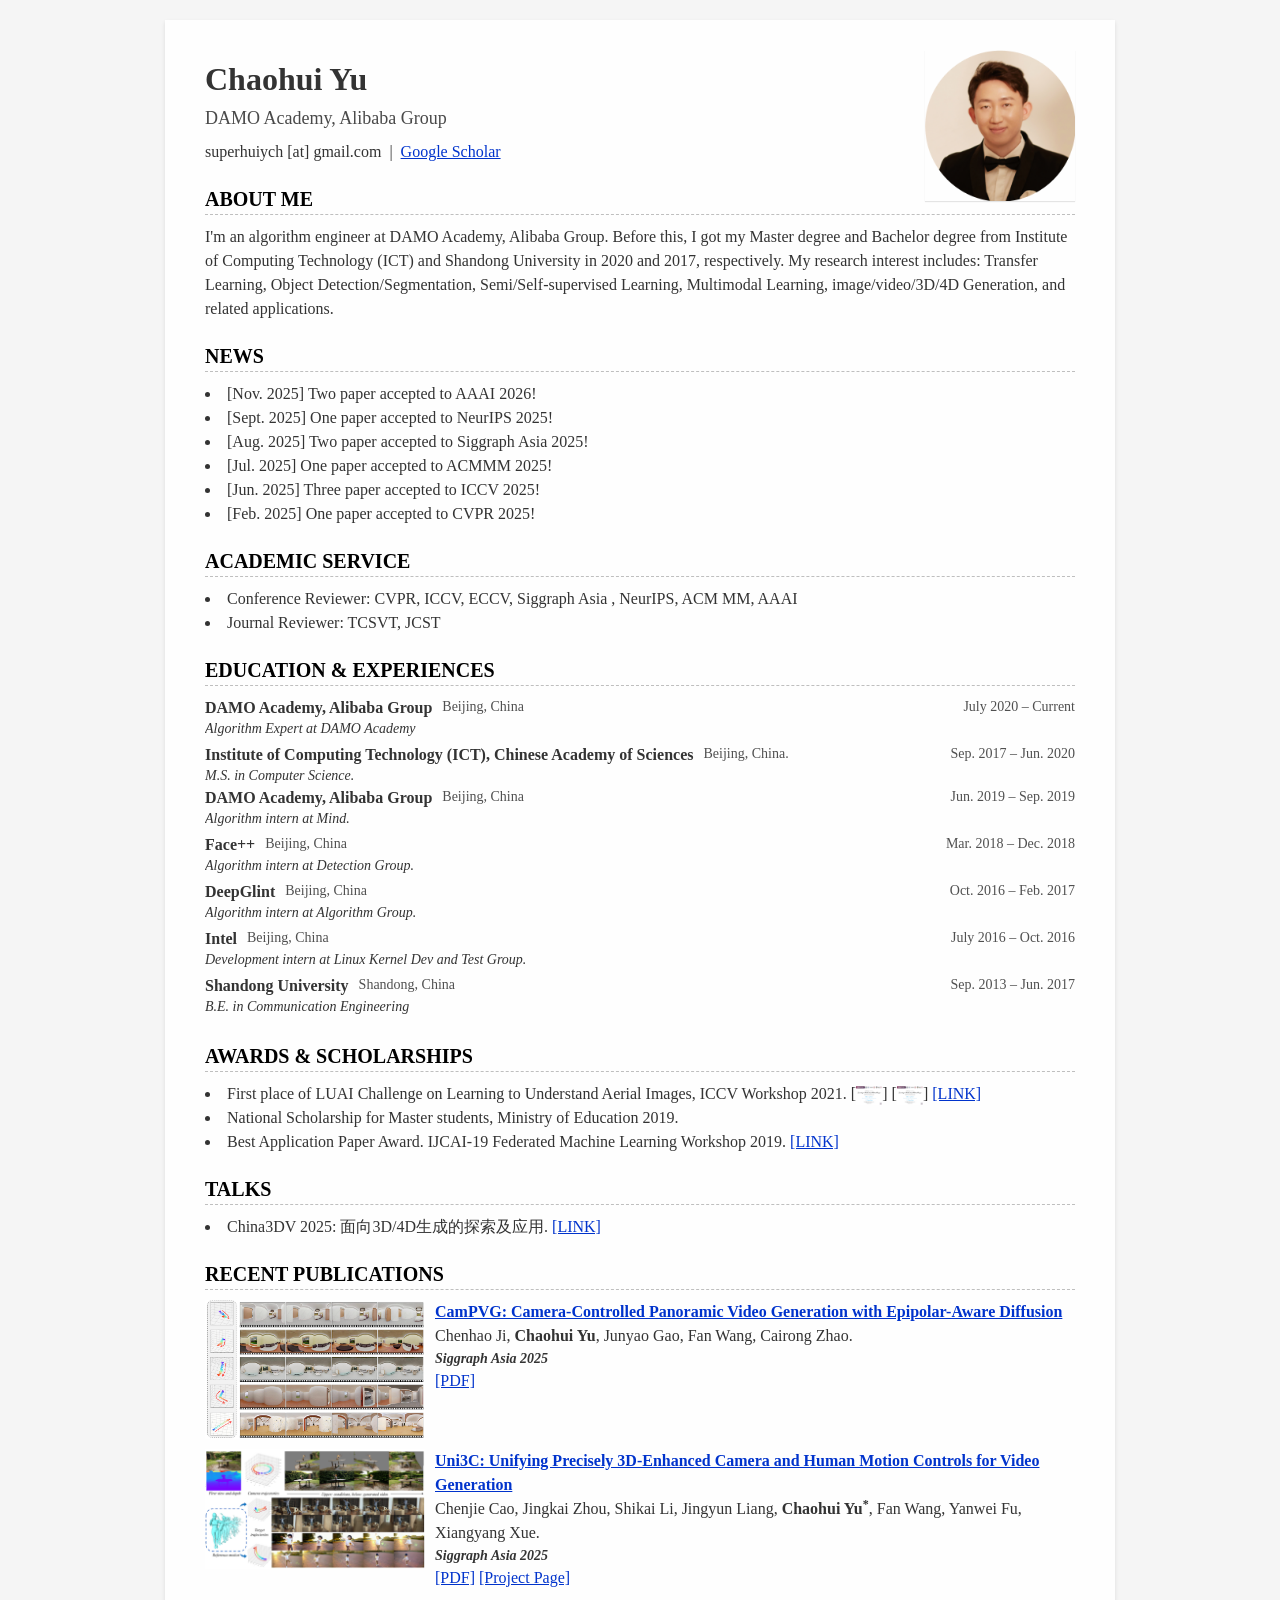
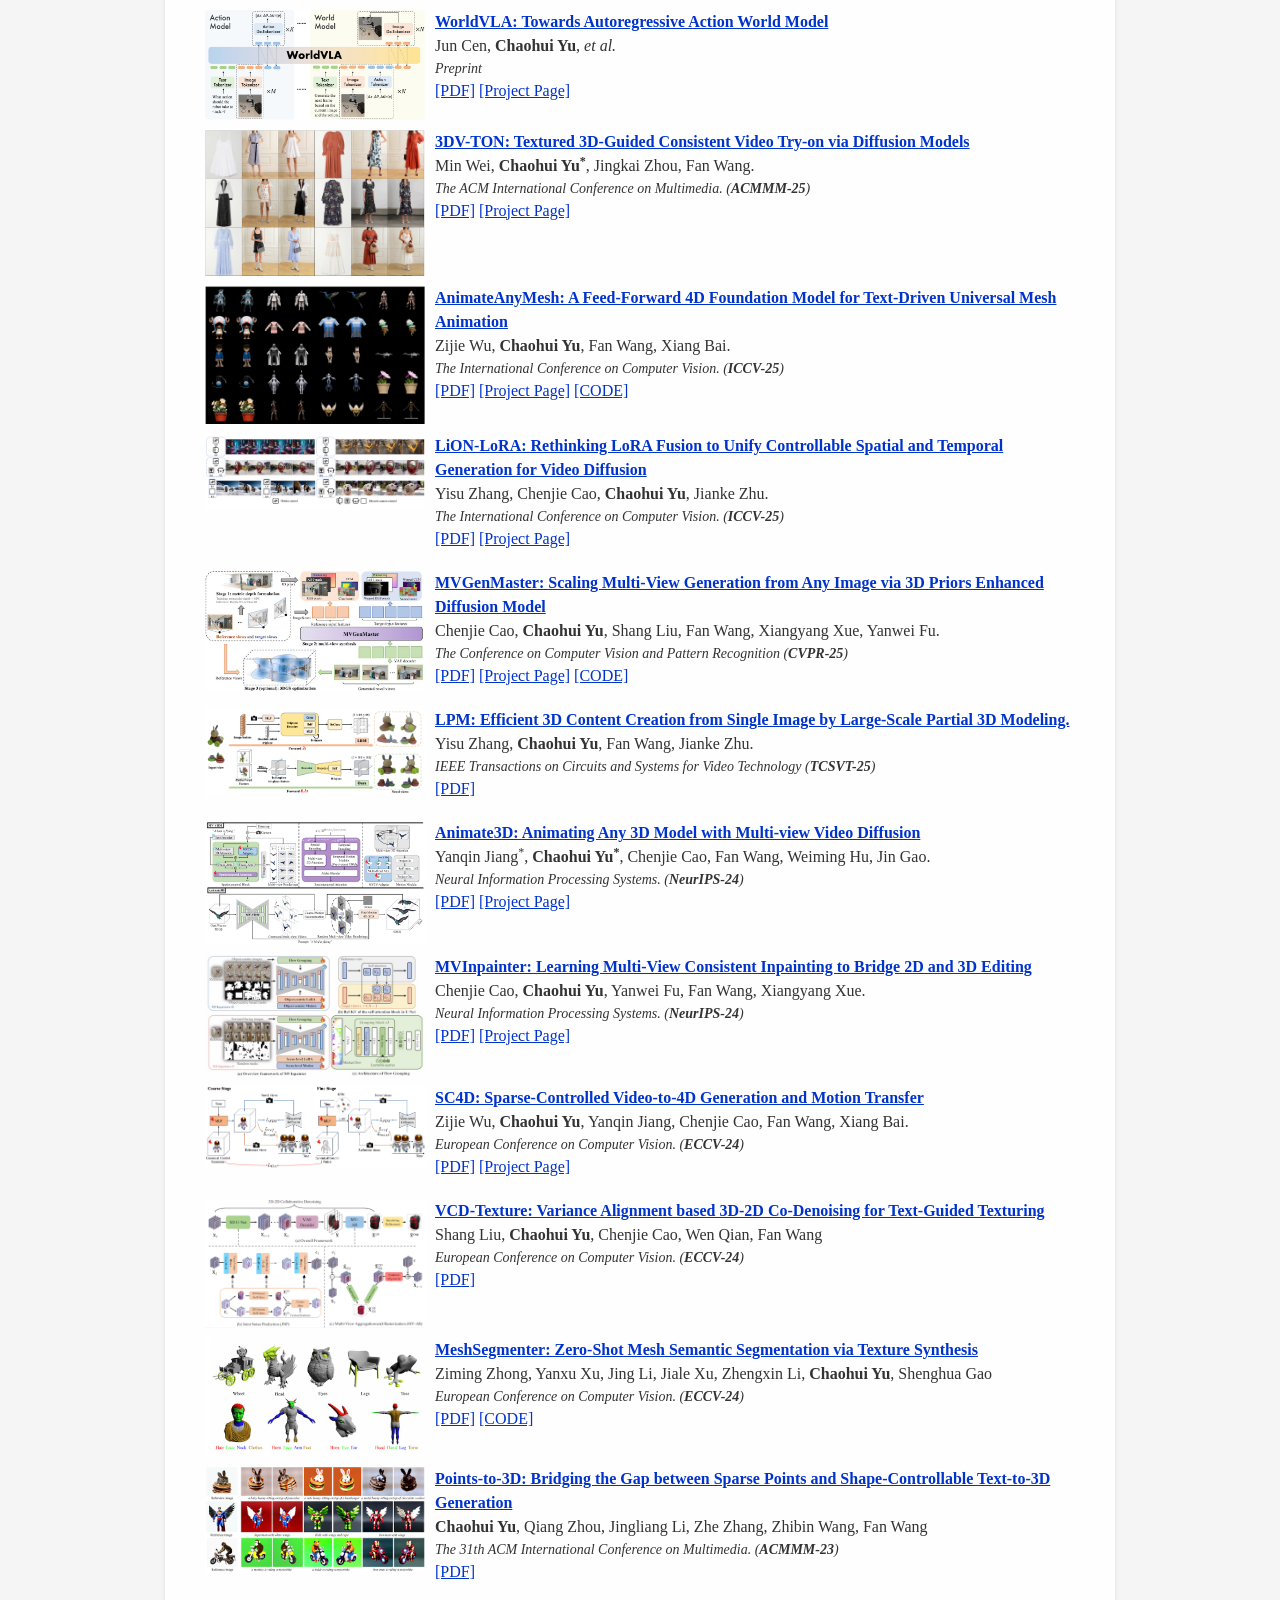
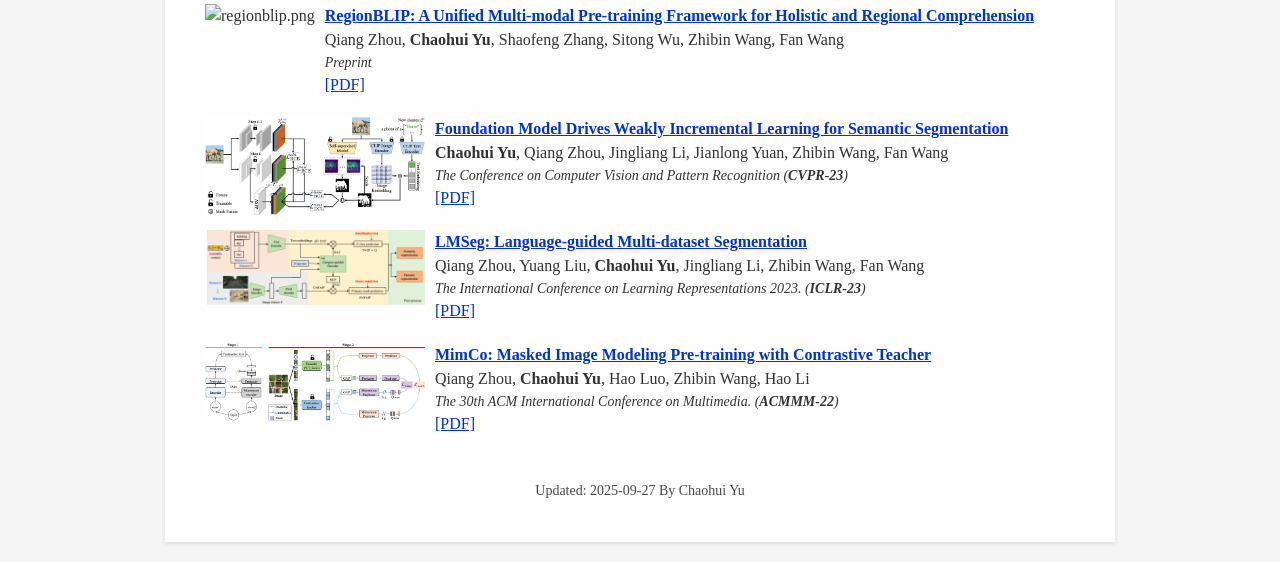
==== commit 65f4e099: "Update index.html" ====
--- a/index.html
+++ b/index.html
@@ -165,6 +165,9 @@
         News
     </div>
 	<li>           
+    [Nov. 2025] Two paper accepted to AAAI 2026!
+    </li>
+	<li>           
     [Sept. 2025] One paper accepted to NeurIPS 2025!
     </li>
 	<li>           
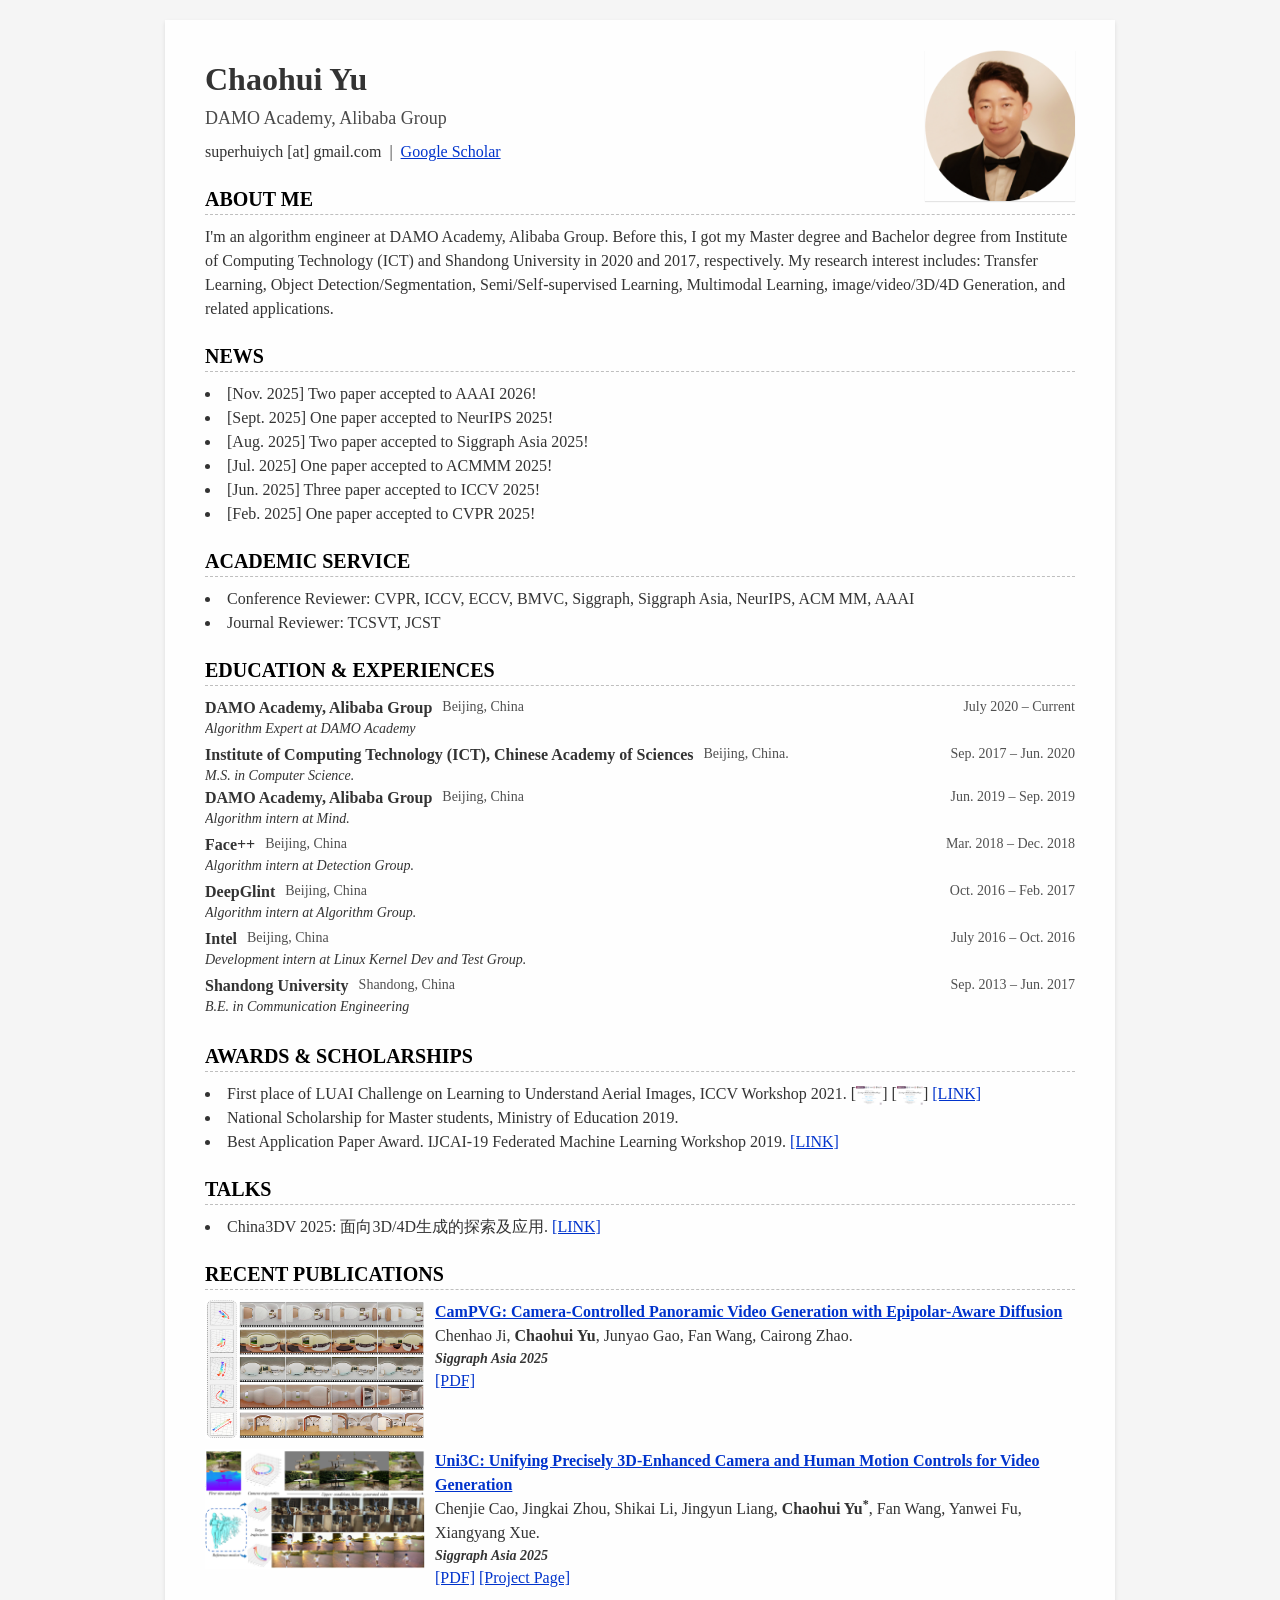
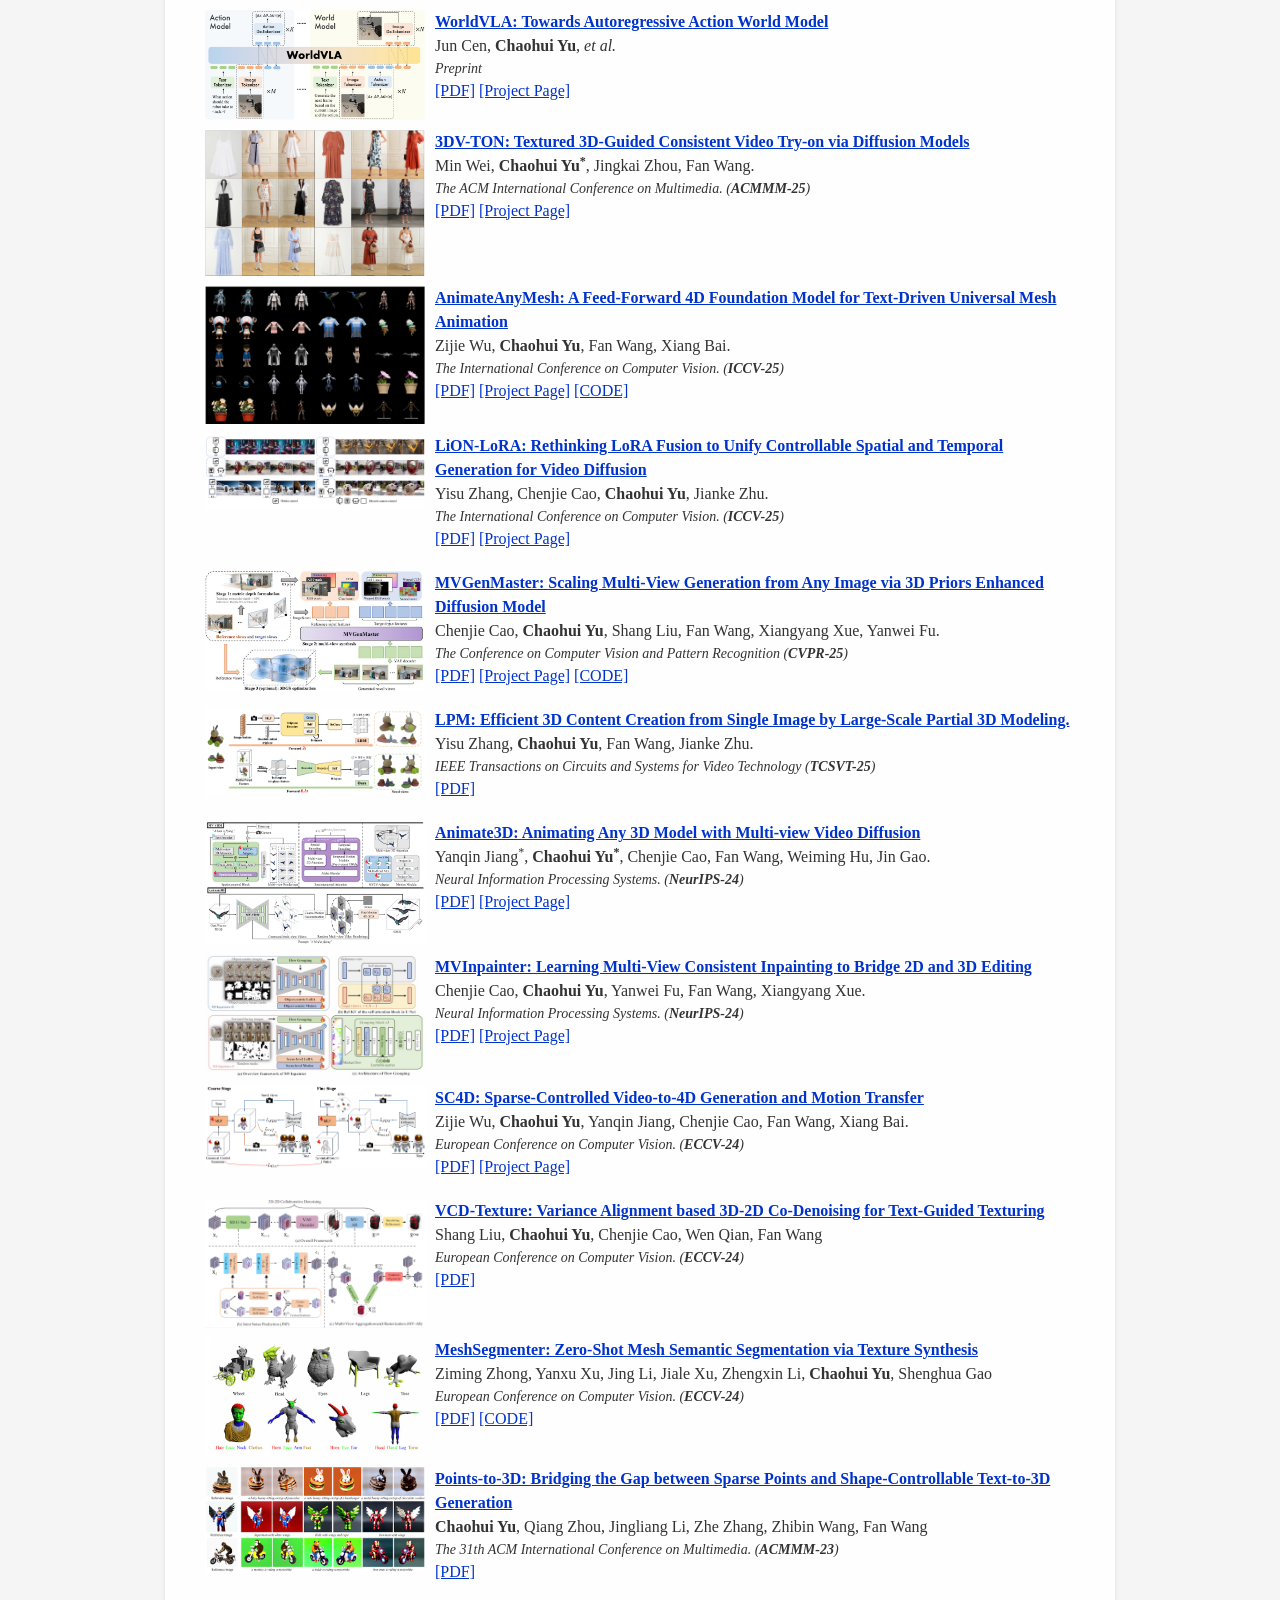
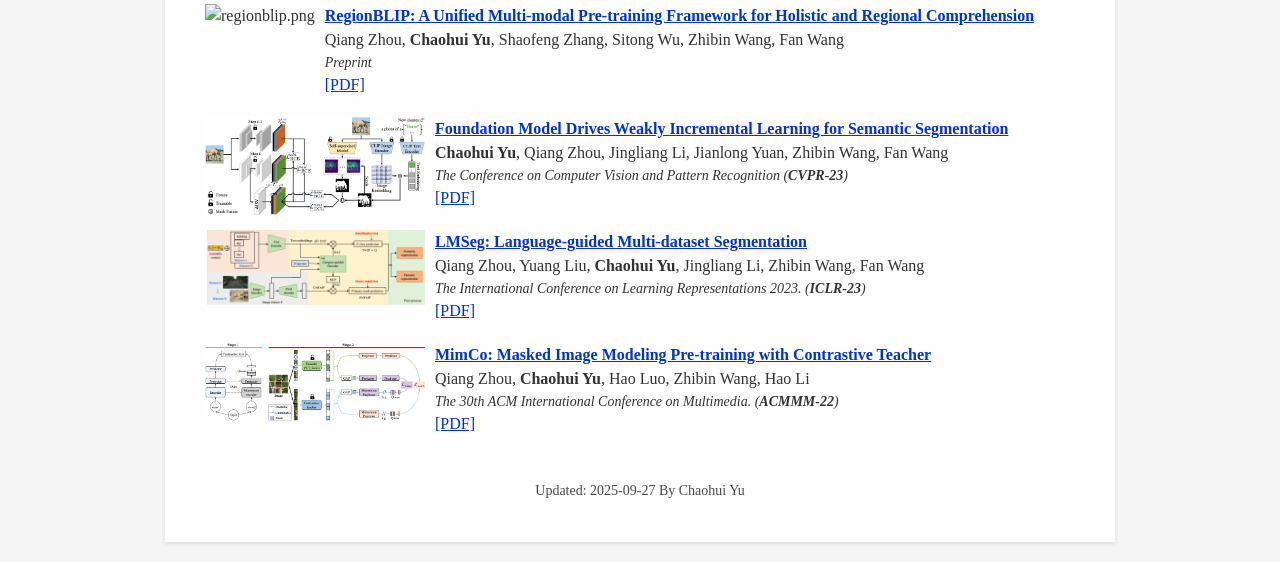
==== commit cba28d77: "Update index.html" ====
--- a/index.html
+++ b/index.html
@@ -190,7 +190,7 @@
         Academic Service
     </div>
     <li> 
-	Conference Reviewer: CVPR, ICCV, ECCV, Siggraph Asia , NeurIPS, ACM MM, AAAI
+	Conference Reviewer: CVPR, ICCV, ECCV, BMVC, Siggraph, Siggraph Asia, NeurIPS, ACM MM, AAAI
     </li>
     <li>
 	Journal Reviewer: TCSVT, JCST
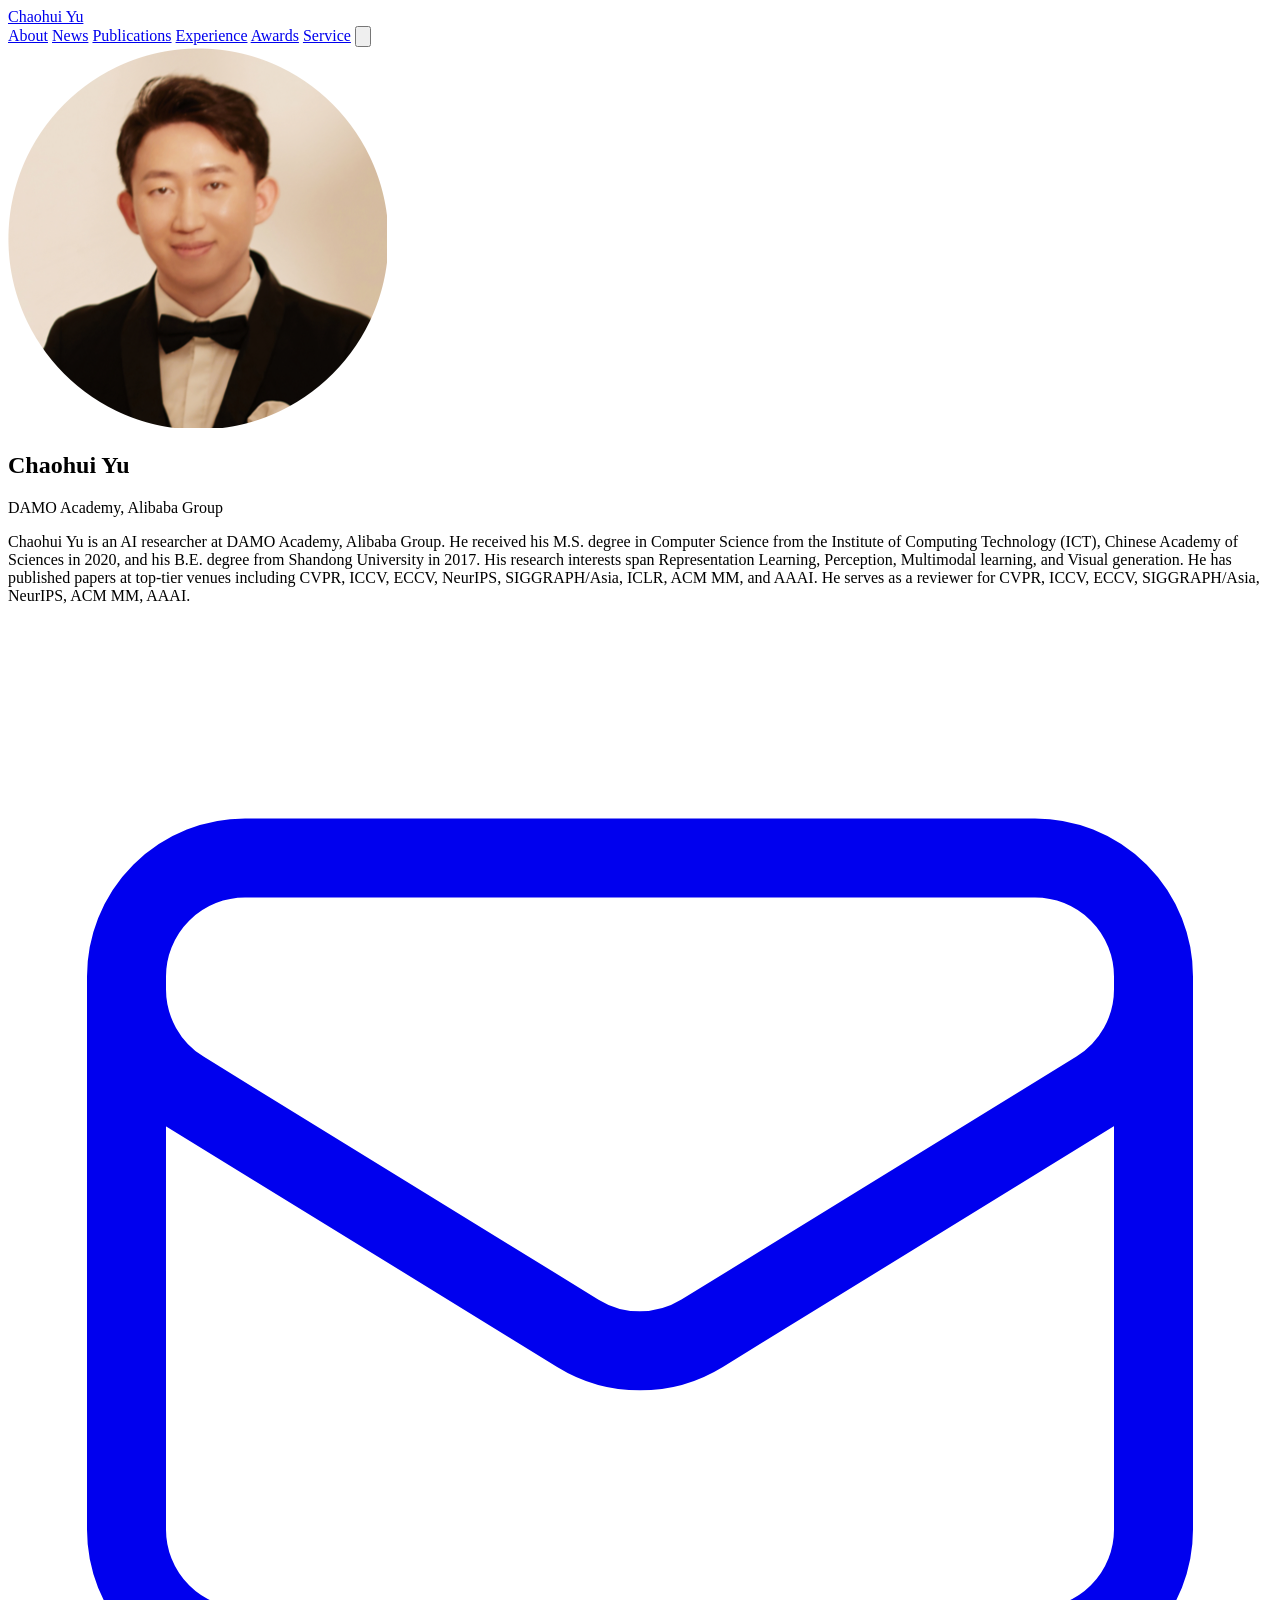
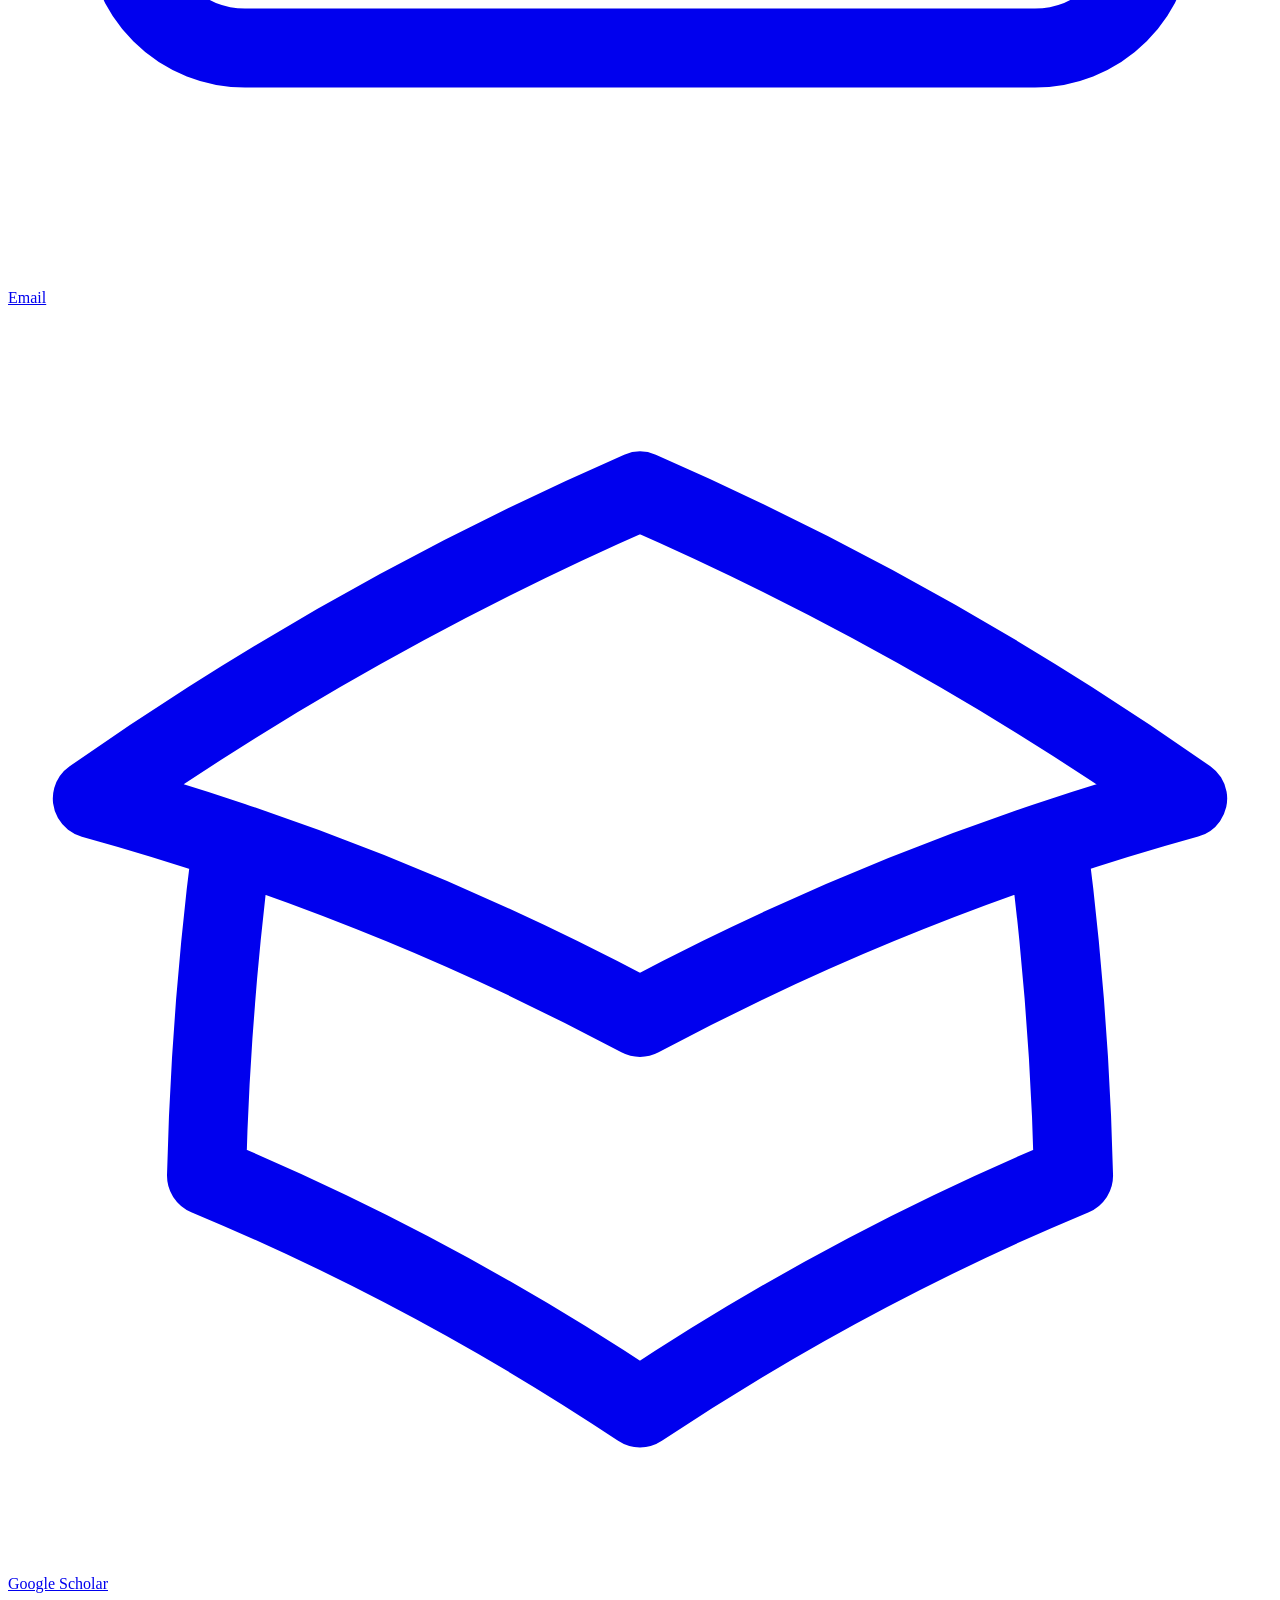
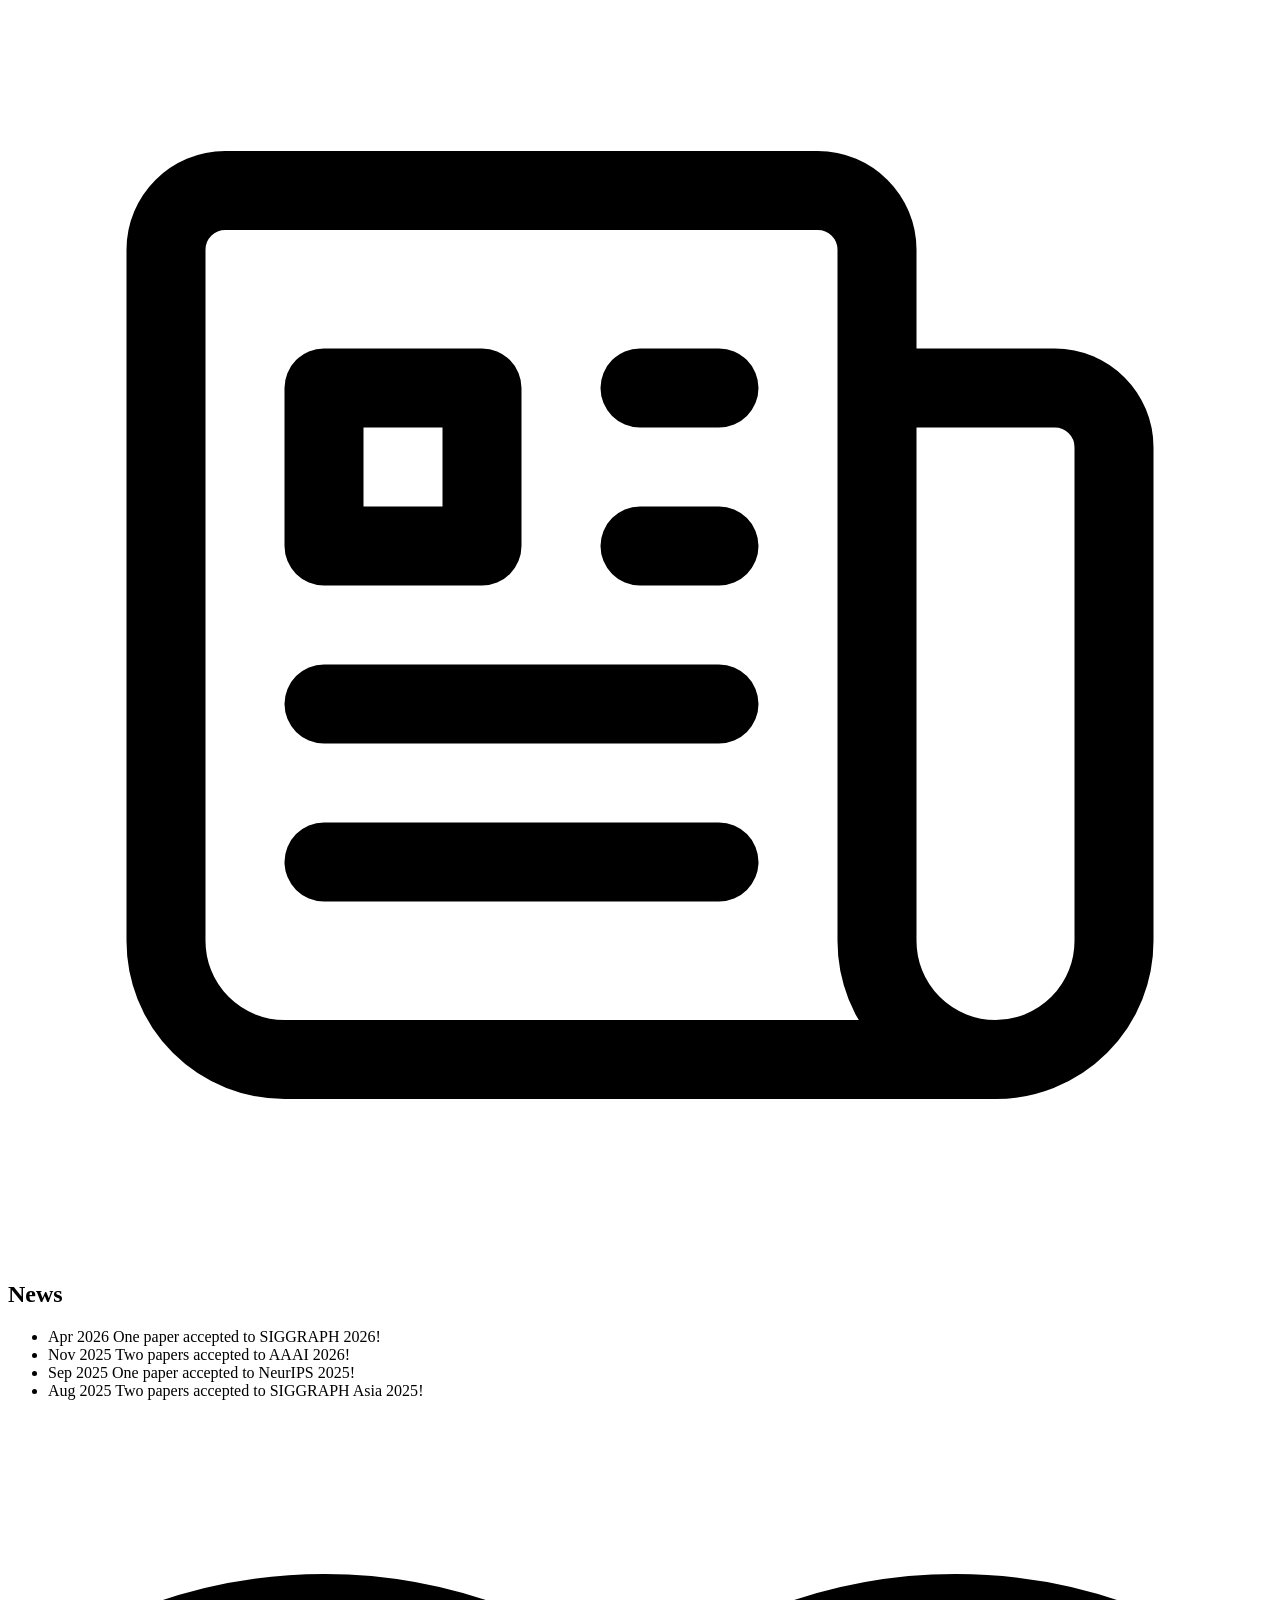
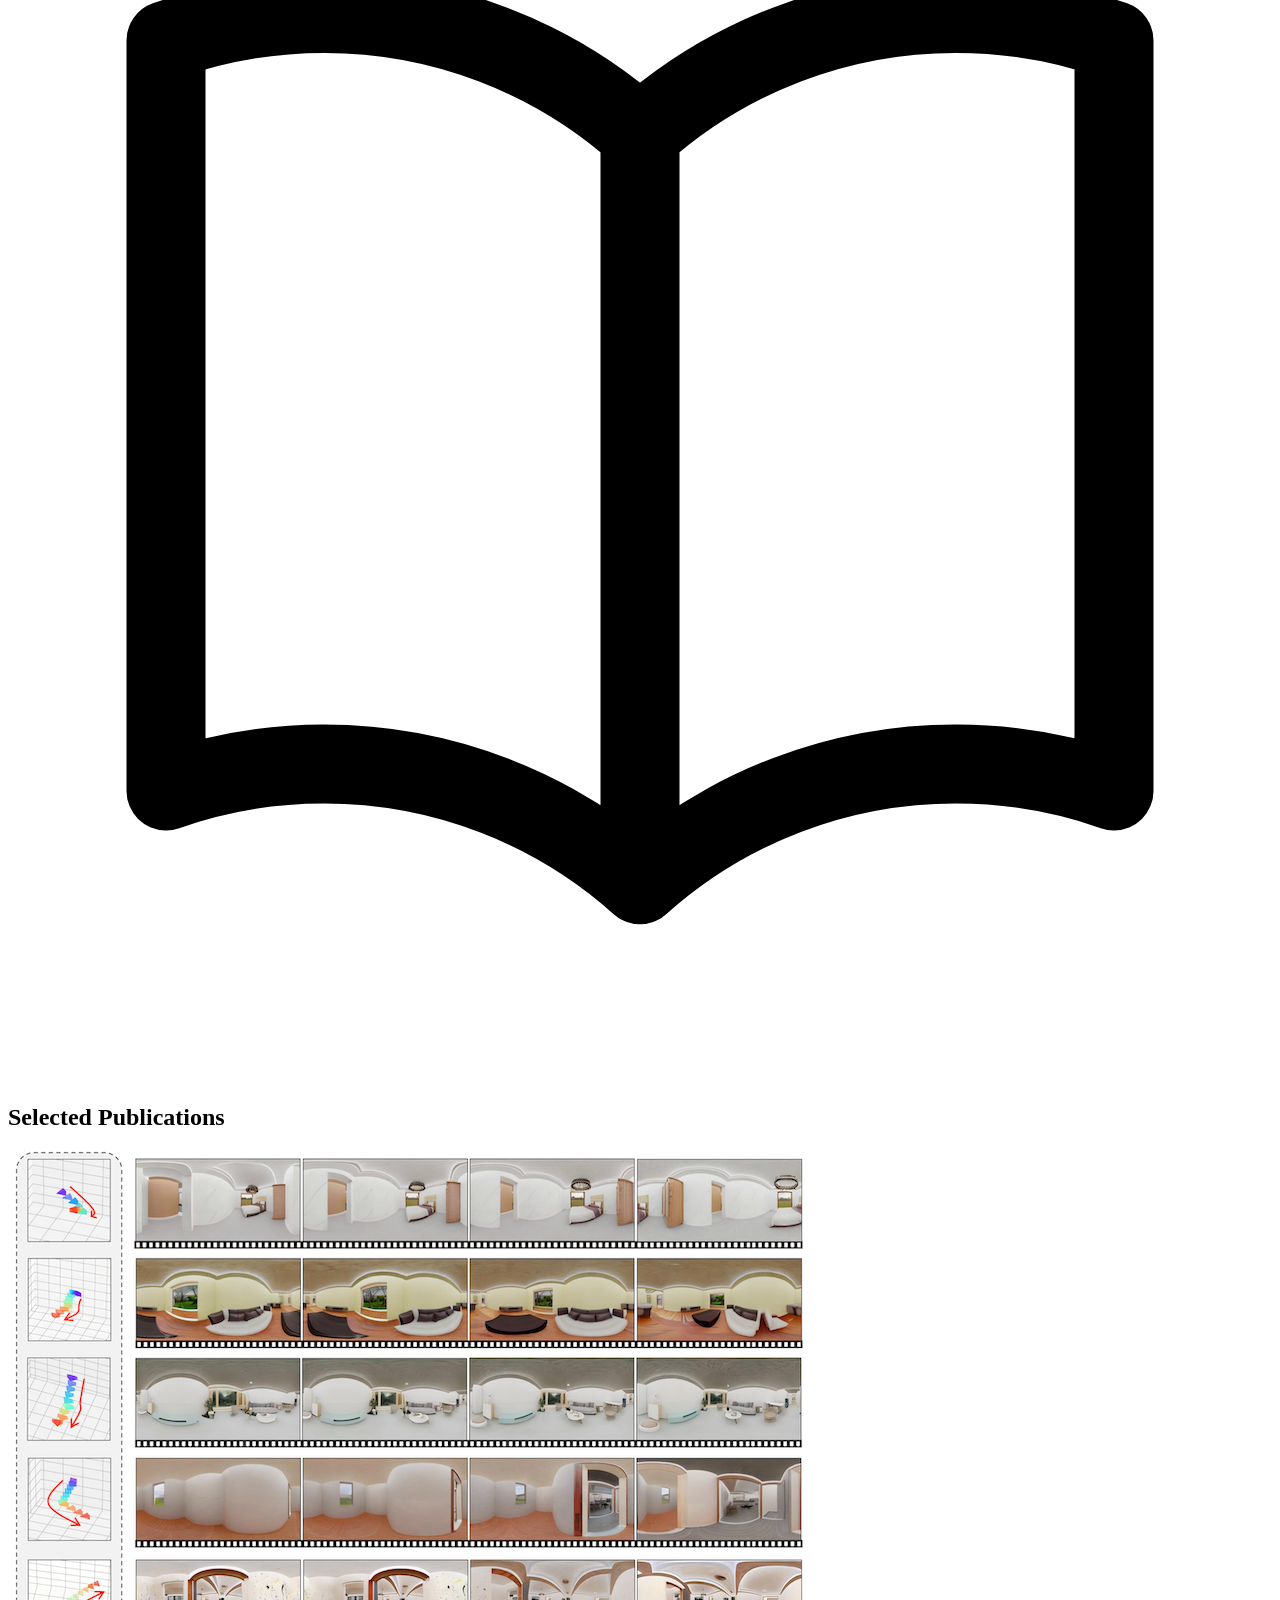
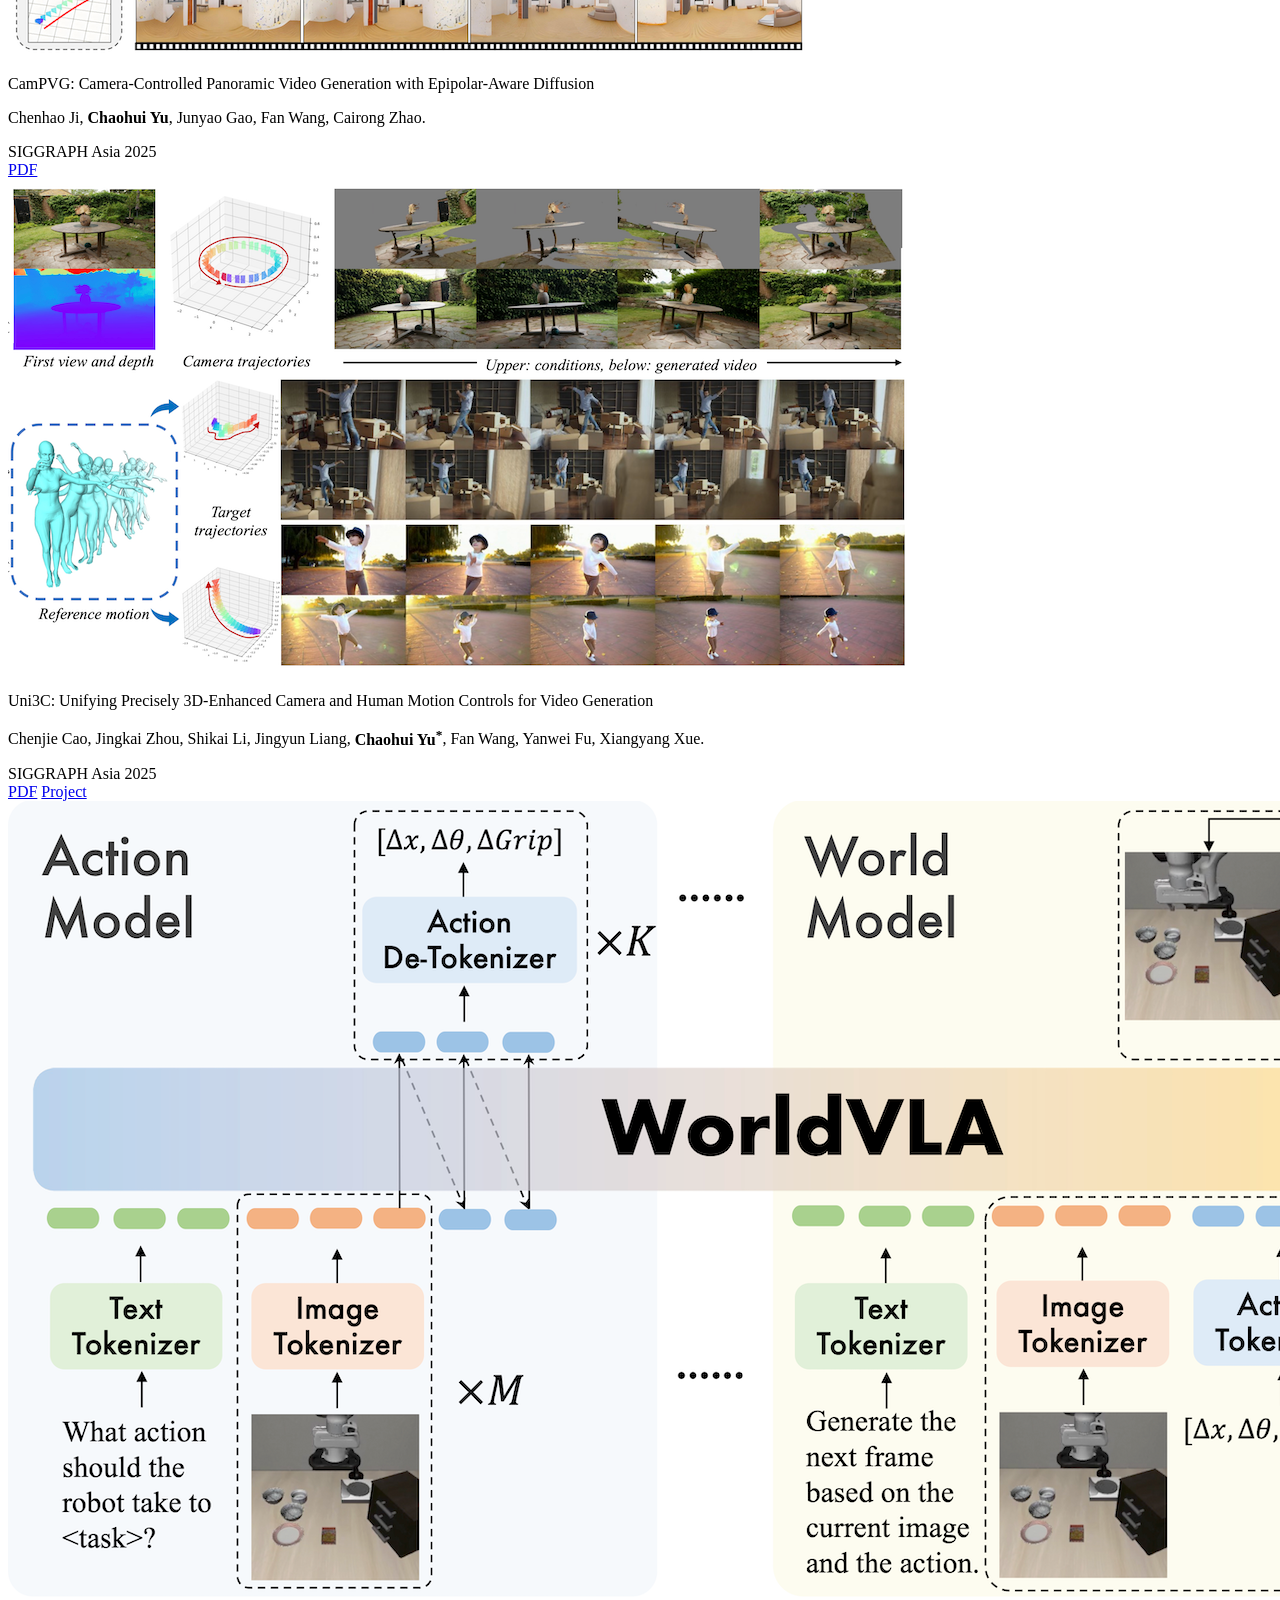
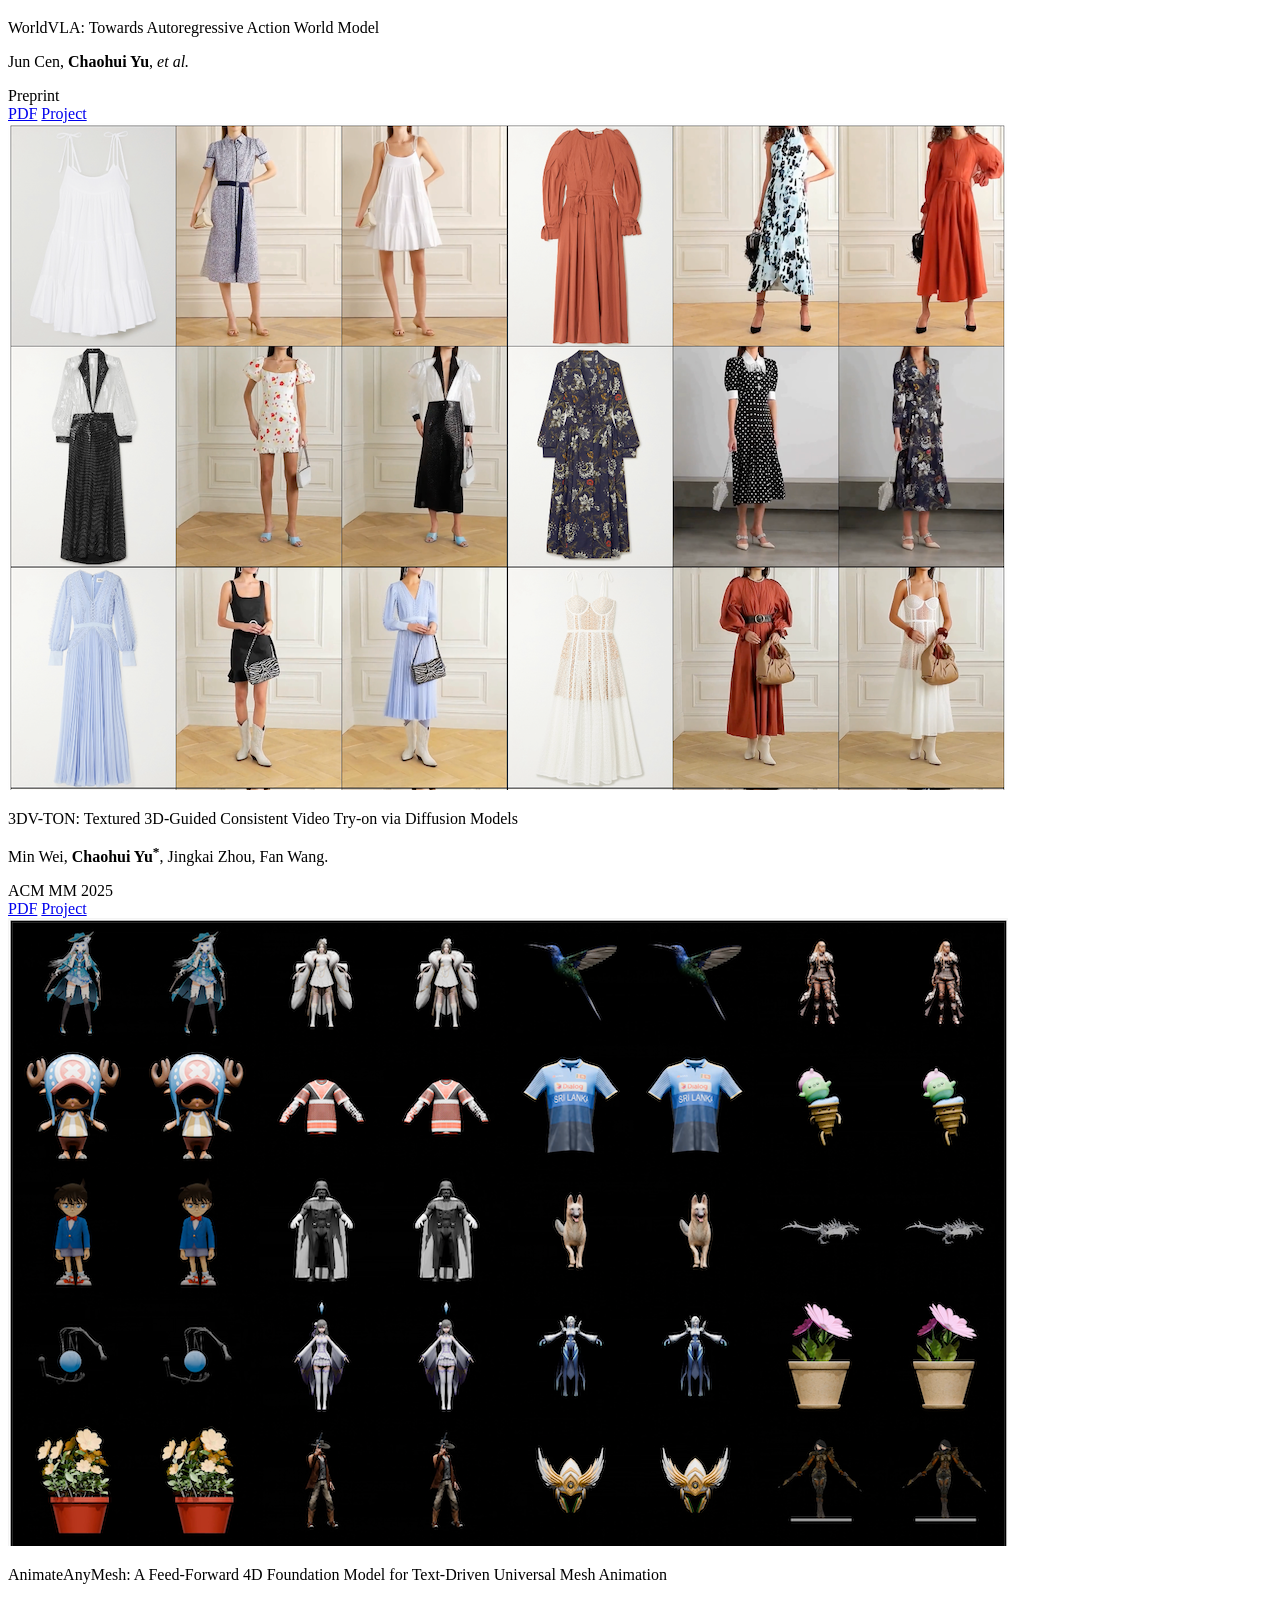
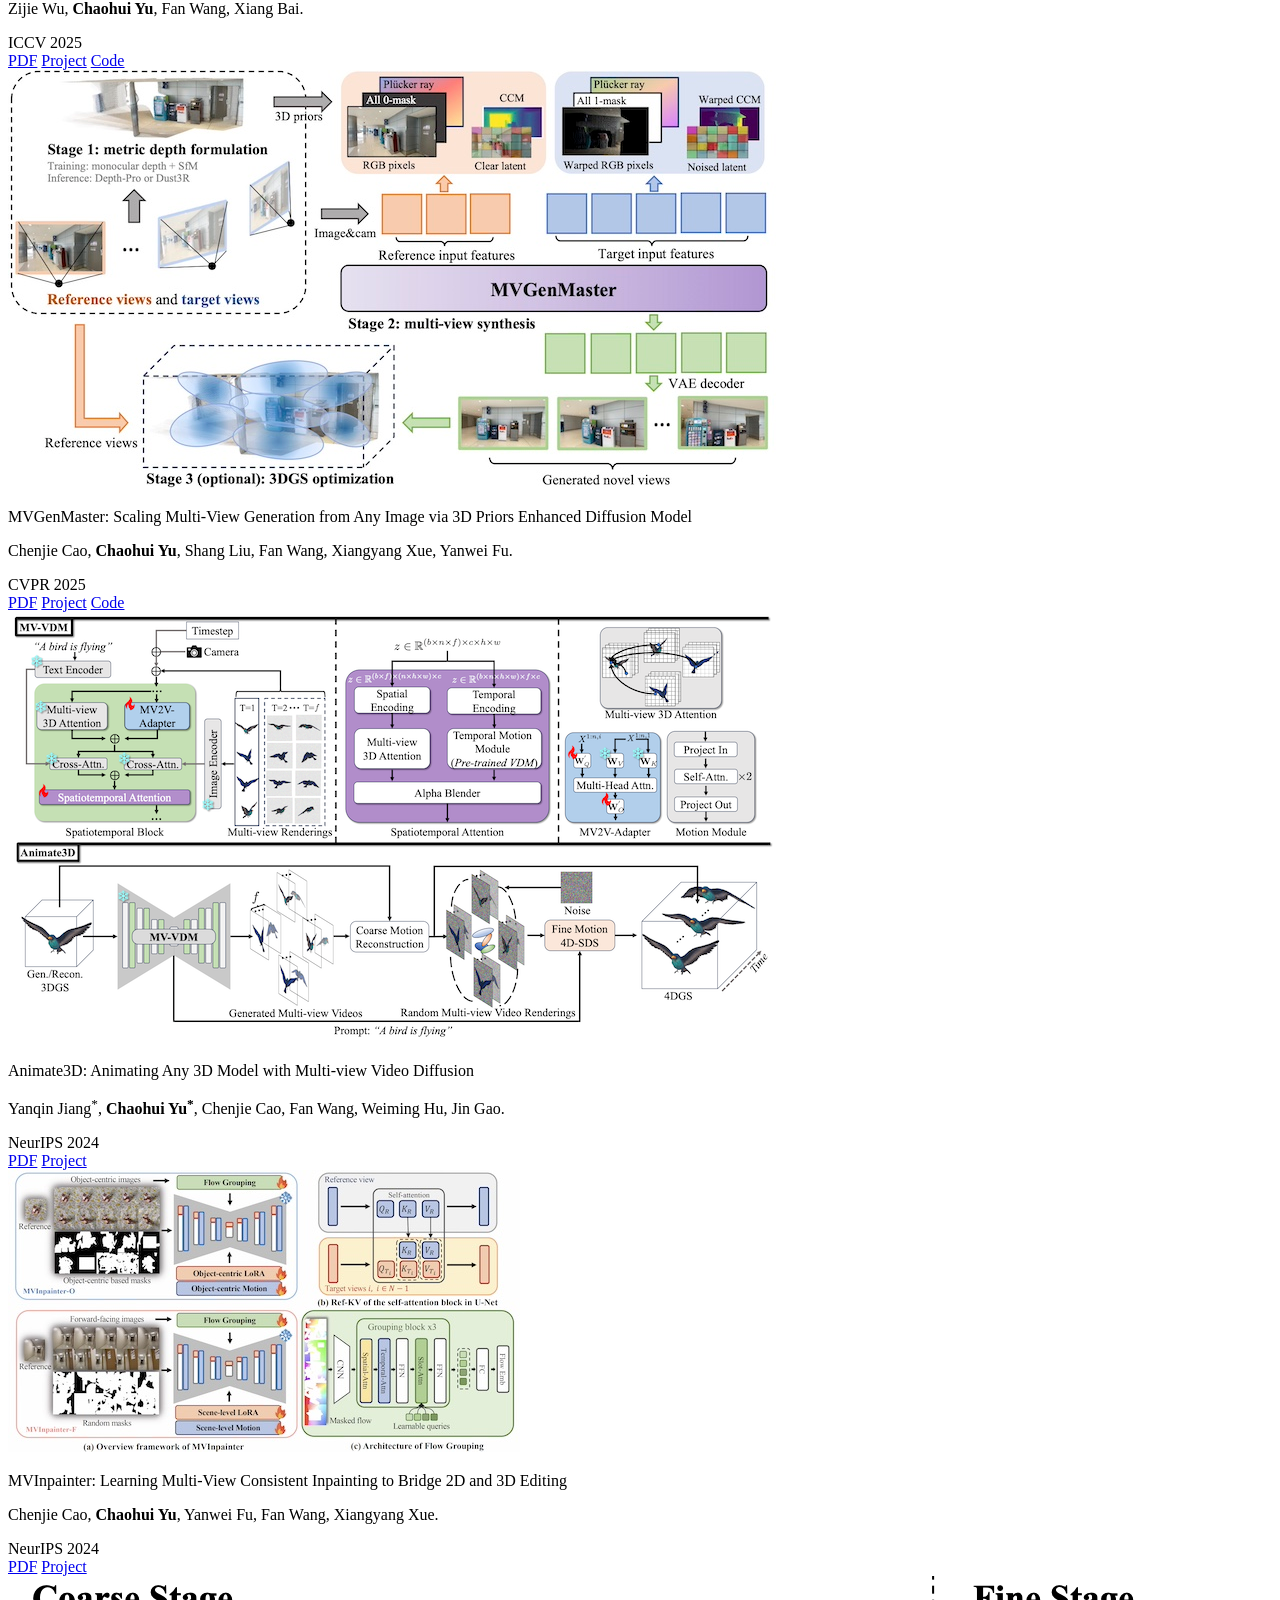
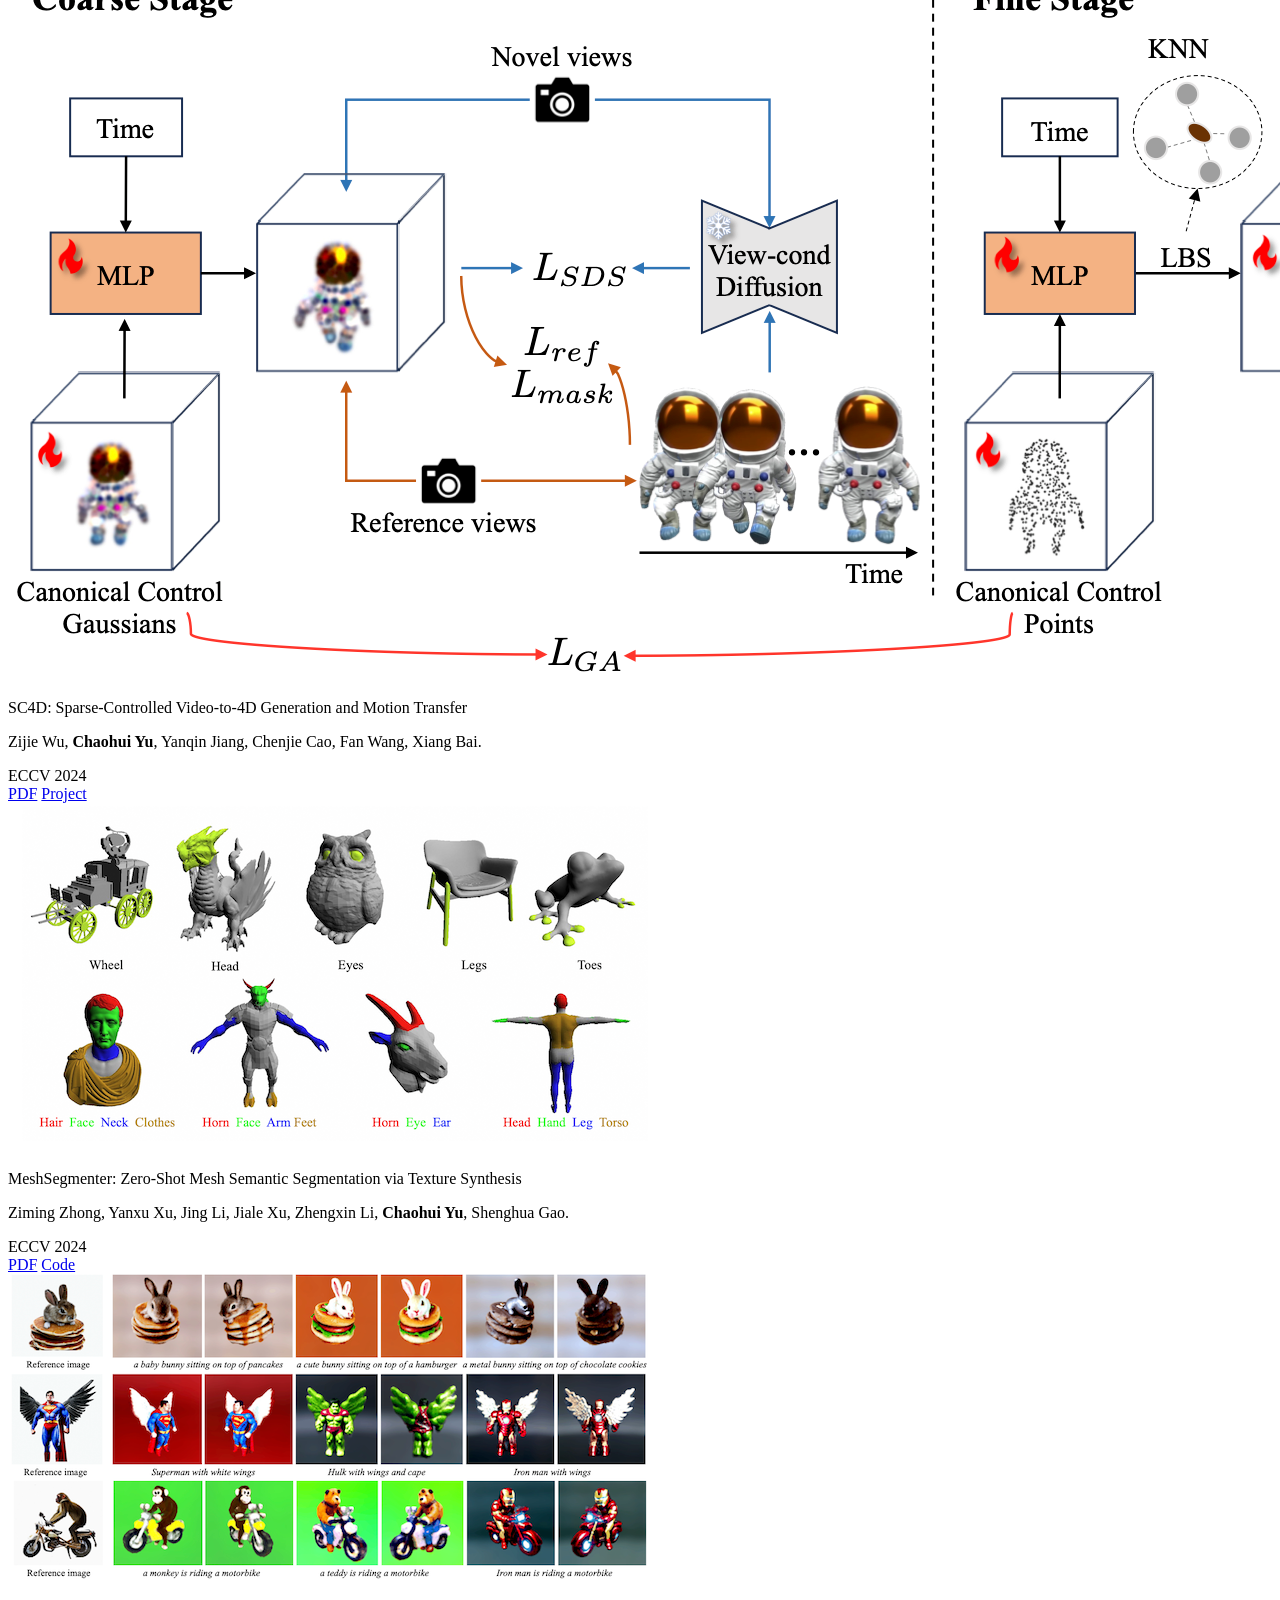
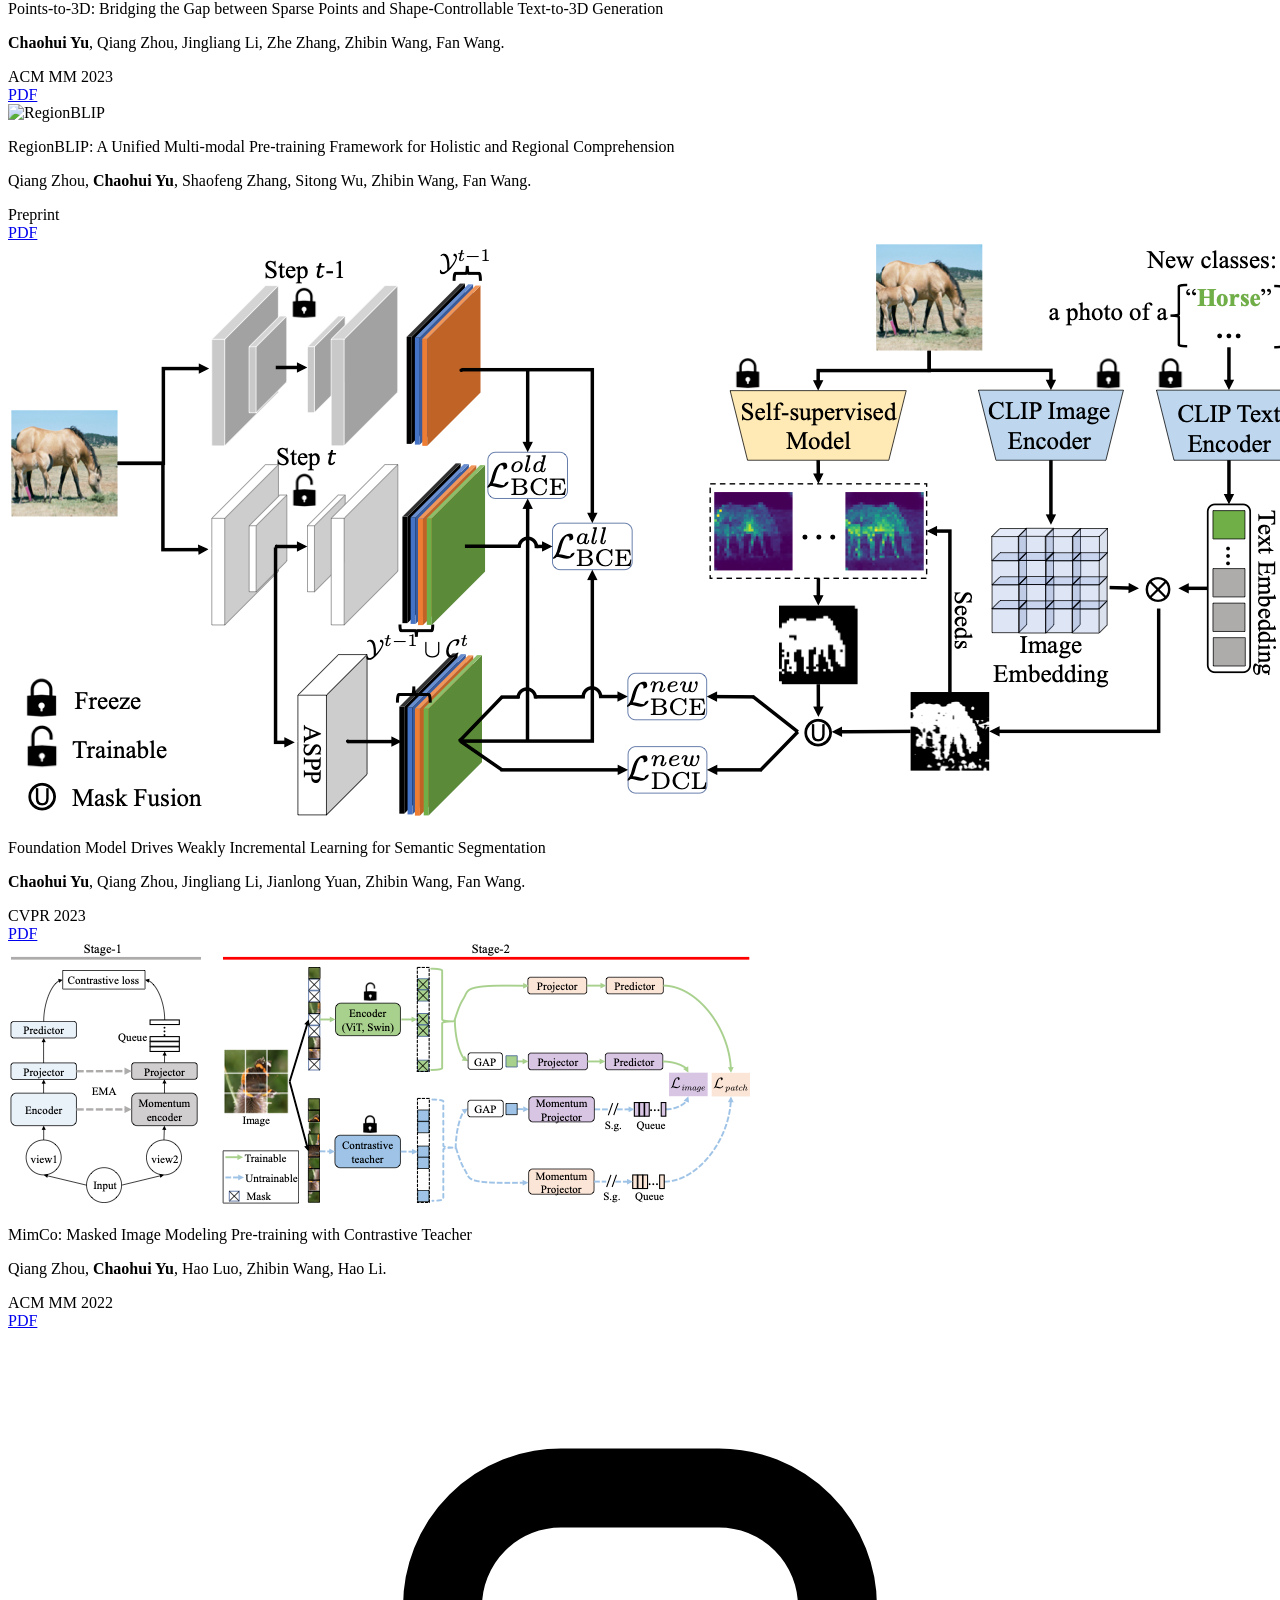
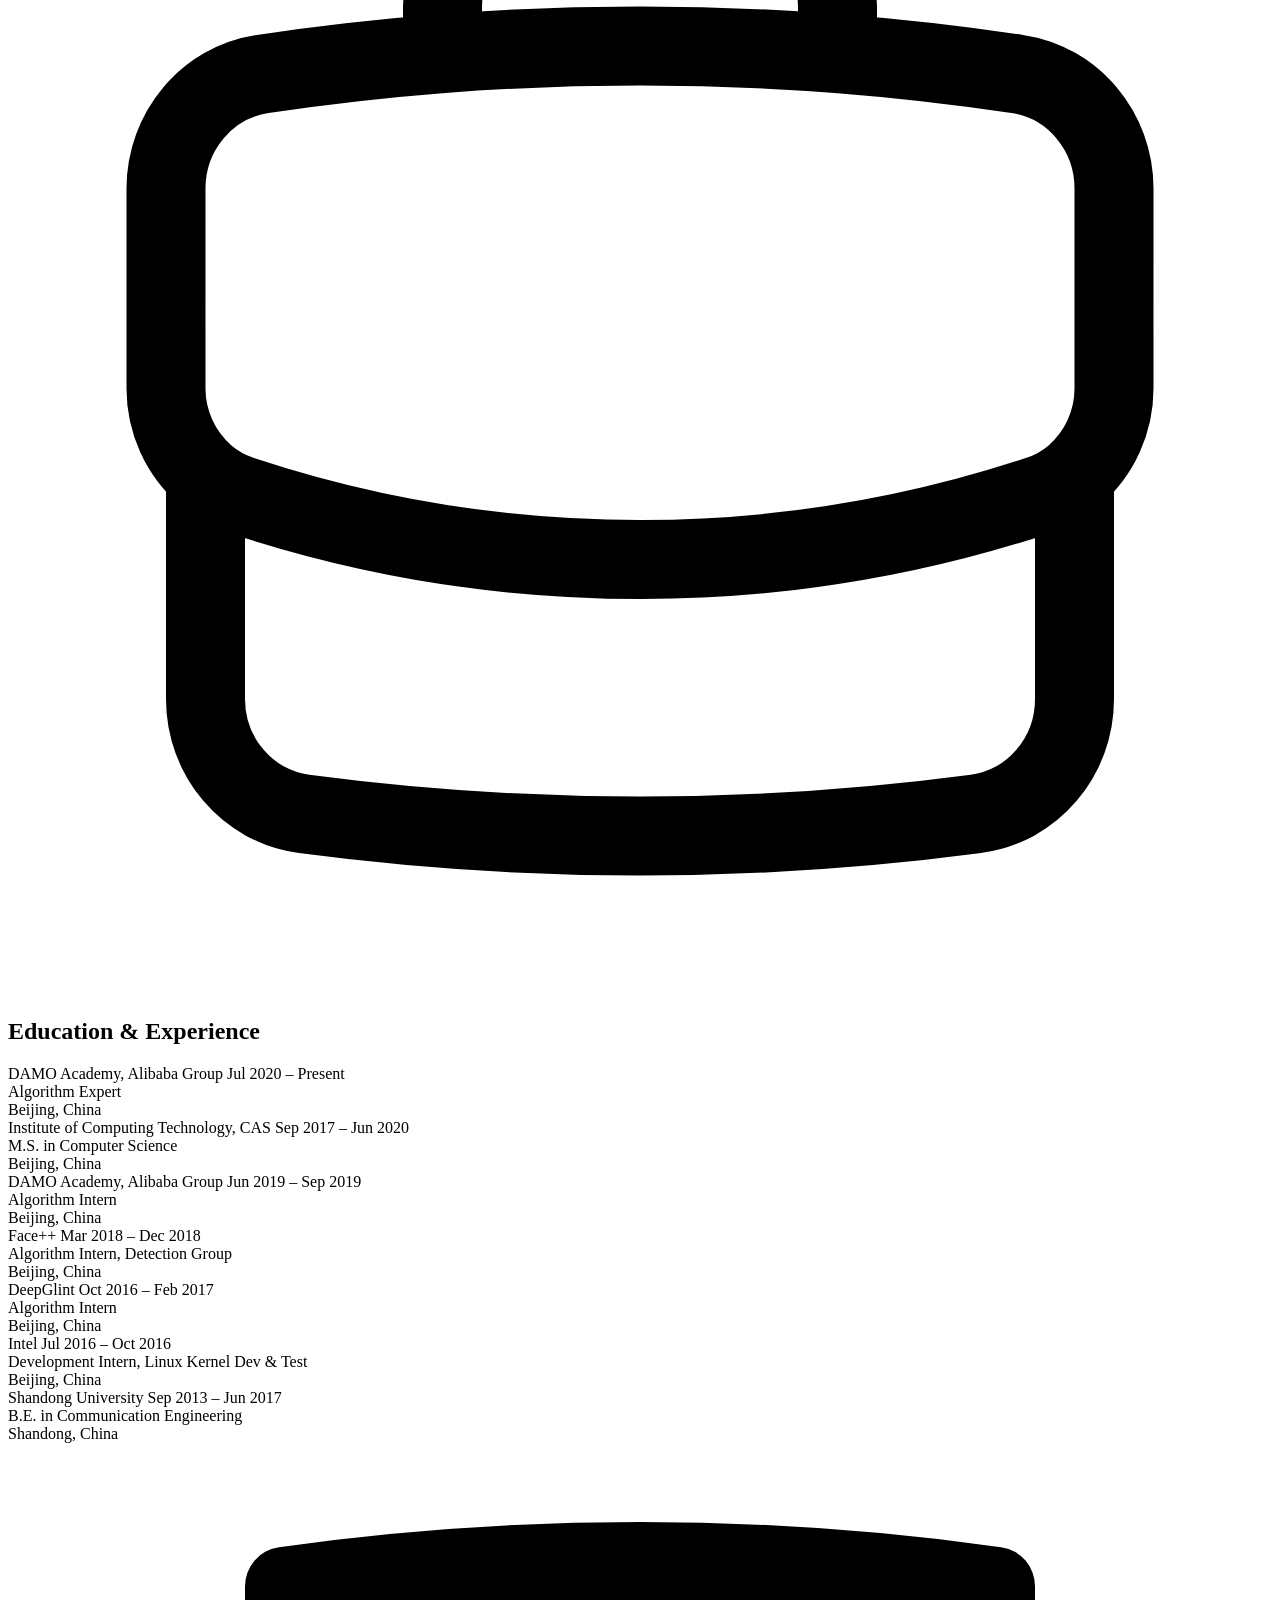
==== commit dde60a5d: "add" ====
--- a/index.html
+++ b/index.html
@@ -1,696 +1,431 @@
 <!DOCTYPE html>
-<html lang="en"><head><meta http-equiv="Content-Type" content="text/html; charset=UTF-8">
-        
-<meta http-equiv="X-UA-Compatible" content="IE=edge">
-<meta name="viewport" content="width=device-width, initial-scale=1.0">
-<meta name="description" content="Chaohui Yu - Homepage">
-
-
-<title>Chaohui Yu - Homepage</title>
-
-
-<link rel="stylesheet" href="./assets/bootstrap.min.css">
-<link rel="stylesheet" href="./assets/all.min.css">
-<link rel="stylesheet" href="./assets/academicons.min.css">
-<link rel="stylesheet" href="./assets/charts.min.css">
-<link id="theme-style" rel="stylesheet" href="./assets/main.css">
-
-<link rel="icon" type="image/png" href="./images/me_20.png">
-
-
-
-
-
-<!-- <script type="module" src="/assets/js/background_box.js"></script> -->
-<script type="module" src="./assets/background_star.js"></script>
-
-    <style type="text/css">.dg ul{list-style:none;margin:0;padding:0;width:100%;clear:both}.dg.ac{position:fixed;top:0;left:0;right:0;height:0;z-index:0}.dg:not(.ac) .main{overflow:hidden}.dg.main{-webkit-transition:opacity .1s linear;-o-transition:opacity .1s linear;-moz-transition:opacity .1s linear;transition:opacity .1s linear}.dg.main.taller-than-window{overflow-y:auto}.dg.main.taller-than-window .close-button{opacity:1;margin-top:-1px;border-top:1px solid #2c2c2c}.dg.main ul.closed .close-button{opacity:1 !important}.dg.main:hover .close-button,.dg.main .close-button.drag{opacity:1}.dg.main .close-button{-webkit-transition:opacity .1s linear;-o-transition:opacity .1s linear;-moz-transition:opacity .1s linear;transition:opacity .1s linear;border:0;line-height:19px;height:20px;cursor:pointer;text-align:center;background-color:#000}.dg.main .close-button.close-top{position:relative}.dg.main .close-button.close-bottom{position:absolute}.dg.main .close-button:hover{background-color:#111}.dg.a{float:right;margin-right:15px;overflow-y:visible}.dg.a.has-save>ul.close-top{margin-top:0}.dg.a.has-save>ul.close-bottom{margin-top:27px}.dg.a.has-save>ul.closed{margin-top:0}.dg.a .save-row{top:0;z-index:1002}.dg.a .save-row.close-top{position:relative}.dg.a .save-row.close-bottom{position:fixed}.dg li{-webkit-transition:height .1s ease-out;-o-transition:height .1s ease-out;-moz-transition:height .1s ease-out;transition:height .1s ease-out;-webkit-transition:overflow .1s linear;-o-transition:overflow .1s linear;-moz-transition:overflow .1s linear;transition:overflow .1s linear}.dg li:not(.folder){cursor:auto;height:27px;line-height:27px;padding:0 4px 0 5px}.dg li.folder{padding:0;border-left:4px solid rgba(0,0,0,0)}.dg li.title{cursor:pointer;margin-left:-4px}.dg .closed li:not(.title),.dg .closed ul li,.dg .closed ul li>*{height:0;overflow:hidden;border:0}.dg .cr{clear:both;padding-left:3px;height:27px;overflow:hidden}.dg .property-name{cursor:default;float:left;clear:left;width:40%;overflow:hidden;text-overflow:ellipsis}.dg .c{float:left;width:60%;position:relative}.dg .c input[type=text]{border:0;margin-top:4px;padding:3px;width:100%;float:right}.dg .has-slider input[type=text]{width:30%;margin-left:0}.dg .slider{float:left;width:66%;margin-left:-5px;margin-right:0;height:19px;margin-top:4px}.dg .slider-fg{height:100%}.dg .c input[type=checkbox]{margin-top:7px}.dg .c select{margin-top:5px}.dg .cr.function,.dg .cr.function .property-name,.dg .cr.function *,.dg .cr.boolean,.dg .cr.boolean *{cursor:pointer}.dg .cr.color{overflow:visible}.dg .selector{display:none;position:absolute;margin-left:-9px;margin-top:23px;z-index:10}.dg .c:hover .selector,.dg .selector.drag{display:block}.dg li.save-row{padding:0}.dg li.save-row .button{display:inline-block;padding:0px 6px}.dg.dialogue{background-color:#222;width:460px;padding:15px;font-size:13px;line-height:15px}#dg-new-constructor{padding:10px;color:#222;font-family:Monaco, monospace;font-size:10px;border:0;resize:none;box-shadow:inset 1px 1px 1px #888;word-wrap:break-word;margin:12px 0;display:block;width:440px;overflow-y:scroll;height:100px;position:relative}#dg-local-explain{display:none;font-size:11px;line-height:17px;border-radius:3px;background-color:#333;padding:8px;margin-top:10px}#dg-local-explain code{font-size:10px}#dat-gui-save-locally{display:none}.dg{color:#eee;font:11px 'Lucida Grande', sans-serif;text-shadow:0 -1px 0 #111}.dg.main::-webkit-scrollbar{width:5px;background:#1a1a1a}.dg.main::-webkit-scrollbar-corner{height:0;display:none}.dg.main::-webkit-scrollbar-thumb{border-radius:5px;background:#676767}.dg li:not(.folder){background:#1a1a1a;border-bottom:1px solid #2c2c2c}.dg li.save-row{line-height:25px;background:#dad5cb;border:0}.dg li.save-row select{margin-left:5px;width:108px}.dg li.save-row .button{margin-left:5px;margin-top:1px;border-radius:2px;font-size:9px;line-height:7px;padding:4px 4px 5px 4px;background:#c5bdad;color:#fff;text-shadow:0 1px 0 #b0a58f;box-shadow:0 -1px 0 #b0a58f;cursor:pointer}.dg li.save-row .button.gears{background:#c5bdad url([data-uri]) 2px 1px no-repeat;height:7px;width:8px}.dg li.save-row .button:hover{background-color:#bab19e;box-shadow:0 -1px 0 #b0a58f}.dg li.folder{border-bottom:0}.dg li.title{padding-left:16px;background:#000 url([data-uri]) 6px 10px no-repeat;cursor:pointer;border-bottom:1px solid rgba(255,255,255,0.2)}.dg .closed li.title{background-image:url([data-uri])}.dg .cr.boolean{border-left:3px solid #806787}.dg .cr.color{border-left:3px solid}.dg .cr.function{border-left:3px solid #e61d5f}.dg .cr.number{border-left:3px solid #2FA1D6}.dg .cr.number input[type=text]{color:#2FA1D6}.dg .cr.string{border-left:3px solid #1ed36f}.dg .cr.string input[type=text]{color:#1ed36f}.dg .cr.function:hover,.dg .cr.boolean:hover{background:#111}.dg .c input[type=text]{background:#303030;outline:none}.dg .c input[type=text]:hover{background:#3c3c3c}.dg .c input[type=text]:focus{background:#494949;color:#fff}.dg .c .slider{background:#303030;cursor:ew-resize}.dg .c .slider-fg{background:#2FA1D6;max-width:100%}.dg .c .slider:hover{background:#3c3c3c}.dg .c .slider:hover .slider-fg{background:#44abda}
-</style><style type="text/css">.dg ul{list-style:none;margin:0;padding:0;width:100%;clear:both}.dg.ac{position:fixed;top:0;left:0;right:0;height:0;z-index:0}.dg:not(.ac) .main{overflow:hidden}.dg.main{-webkit-transition:opacity .1s linear;-o-transition:opacity .1s linear;-moz-transition:opacity .1s linear;transition:opacity .1s linear}.dg.main.taller-than-window{overflow-y:auto}.dg.main.taller-than-window .close-button{opacity:1;margin-top:-1px;border-top:1px solid #2c2c2c}.dg.main ul.closed .close-button{opacity:1 !important}.dg.main:hover .close-button,.dg.main .close-button.drag{opacity:1}.dg.main .close-button{-webkit-transition:opacity .1s linear;-o-transition:opacity .1s linear;-moz-transition:opacity .1s linear;transition:opacity .1s linear;border:0;line-height:19px;height:20px;cursor:pointer;text-align:center;background-color:#000}.dg.main .close-button.close-top{position:relative}.dg.main .close-button.close-bottom{position:absolute}.dg.main .close-button:hover{background-color:#111}.dg.a{float:right;margin-right:15px;overflow-y:visible}.dg.a.has-save>ul.close-top{margin-top:0}.dg.a.has-save>ul.close-bottom{margin-top:27px}.dg.a.has-save>ul.closed{margin-top:0}.dg.a .save-row{top:0;z-index:1002}.dg.a .save-row.close-top{position:relative}.dg.a .save-row.close-bottom{position:fixed}.dg li{-webkit-transition:height .1s ease-out;-o-transition:height .1s ease-out;-moz-transition:height .1s ease-out;transition:height .1s ease-out;-webkit-transition:overflow .1s linear;-o-transition:overflow .1s linear;-moz-transition:overflow .1s linear;transition:overflow .1s linear}.dg li:not(.folder){cursor:auto;height:27px;line-height:27px;padding:0 4px 0 5px}.dg li.folder{padding:0;border-left:4px solid rgba(0,0,0,0)}.dg li.title{cursor:pointer;margin-left:-4px}.dg .closed li:not(.title),.dg .closed ul li,.dg .closed ul li>*{height:0;overflow:hidden;border:0}.dg .cr{clear:both;padding-left:3px;height:27px;overflow:hidden}.dg .property-name{cursor:default;float:left;clear:left;width:40%;overflow:hidden;text-overflow:ellipsis}.dg .c{float:left;width:60%;position:relative}.dg .c input[type=text]{border:0;margin-top:4px;padding:3px;width:100%;float:right}.dg .has-slider input[type=text]{width:30%;margin-left:0}.dg .slider{float:left;width:66%;margin-left:-5px;margin-right:0;height:19px;margin-top:4px}.dg .slider-fg{height:100%}.dg .c input[type=checkbox]{margin-top:7px}.dg .c select{margin-top:5px}.dg .cr.function,.dg .cr.function .property-name,.dg .cr.function *,.dg .cr.boolean,.dg .cr.boolean *{cursor:pointer}.dg .cr.color{overflow:visible}.dg .selector{display:none;position:absolute;margin-left:-9px;margin-top:23px;z-index:10}.dg .c:hover .selector,.dg .selector.drag{display:block}.dg li.save-row{padding:0}.dg li.save-row .button{display:inline-block;padding:0px 6px}.dg.dialogue{background-color:#222;width:460px;padding:15px;font-size:13px;line-height:15px}#dg-new-constructor{padding:10px;color:#222;font-family:Monaco, monospace;font-size:10px;border:0;resize:none;box-shadow:inset 1px 1px 1px #888;word-wrap:break-word;margin:12px 0;display:block;width:440px;overflow-y:scroll;height:100px;position:relative}#dg-local-explain{display:none;font-size:11px;line-height:17px;border-radius:3px;background-color:#333;padding:8px;margin-top:10px}#dg-local-explain code{font-size:10px}#dat-gui-save-locally{display:none}.dg{color:#eee;font:11px 'Lucida Grande', sans-serif;text-shadow:0 -1px 0 #111}.dg.main::-webkit-scrollbar{width:5px;background:#1a1a1a}.dg.main::-webkit-scrollbar-corner{height:0;display:none}.dg.main::-webkit-scrollbar-thumb{border-radius:5px;background:#676767}.dg li:not(.folder){background:#1a1a1a;border-bottom:1px solid #2c2c2c}.dg li.save-row{line-height:25px;background:#dad5cb;border:0}.dg li.save-row select{margin-left:5px;width:108px}.dg li.save-row .button{margin-left:5px;margin-top:1px;border-radius:2px;font-size:9px;line-height:7px;padding:4px 4px 5px 4px;background:#c5bdad;color:#fff;text-shadow:0 1px 0 #b0a58f;box-shadow:0 -1px 0 #b0a58f;cursor:pointer}.dg li.save-row .button.gears{background:#c5bdad url([data-uri]) 2px 1px no-repeat;height:7px;width:8px}.dg li.save-row .button:hover{background-color:#bab19e;box-shadow:0 -1px 0 #b0a58f}.dg li.folder{border-bottom:0}.dg li.title{padding-left:16px;background:#000 url([data-uri]) 6px 10px no-repeat;cursor:pointer;border-bottom:1px solid rgba(255,255,255,0.2)}.dg .closed li.title{background-image:url([data-uri])}.dg .cr.boolean{border-left:3px solid #806787}.dg .cr.color{border-left:3px solid}.dg .cr.function{border-left:3px solid #e61d5f}.dg .cr.number{border-left:3px solid #2FA1D6}.dg .cr.number input[type=text]{color:#2FA1D6}.dg .cr.string{border-left:3px solid #1ed36f}.dg .cr.string input[type=text]{color:#1ed36f}.dg .cr.function:hover,.dg .cr.boolean:hover{background:#111}.dg .c input[type=text]{background:#303030;outline:none}.dg .c input[type=text]:hover{background:#3c3c3c}.dg .c input[type=text]:focus{background:#494949;color:#fff}.dg .c .slider{background:#303030;cursor:ew-resize}.dg .c .slider-fg{background:#2FA1D6;max-width:100%}.dg .c .slider:hover{background:#3c3c3c}.dg .c .slider:hover .slider-fg{background:#44abda}
-</style><style>.crx_bdwk_down_wrap {
-    top: 70%;
-    left: 0;
-    position: fixed;
-    z-index: 99999999;
-    color: #fff;
-    user-select: none;
-}
-
-    .crx_bdwk_down_wrap .crx_bdwk_down_loading {
-        background-color: #666;
-        cursor: wait;
-        width: 126px;
-        text-align: center;
-        padding: 16px 0;
-    }
-
-    .crx_bdwk_down_wrap .crx_bdwk_down_loading p {
-            font-size: 14px;
-        }
-
-    .crx_bdwk_down_wrap .crx_bdwk_down_loading small {
-            font-size: 10px;
-        }
-
-    .crx_bdwk_down_wrap .crx_bdwk_down_btn {
-        width: 126px;
-        height: 60px;
-        display: flex;
-        align-items: center;
-        justify-content: center;
-        cursor: pointer;
-        font-size: 14px;
-        background-color: #dd5a57;
-        position: relative;
-    }
-
-    .crx_bdwk_down_wrap .crx_bdwk_down_types {
-        display: flex;
-        text-align: center;
-        align-items: center;
-        background-color: #666;
-        font-size: 12px;
-    }
-
-    .crx_bdwk_down_wrap .crx_bdwk_down_types div {
-            position: relative;
-        }
-
-    .crx_bdwk_down_wrap .crx_bdwk_down_types div:after {
-                content: ' ';
-                height: 12px;
-                width: 1px;
-                background-color: #eee;
-                position: absolute;
-                top: 10px;
-                right: 0;
-                transform: scaleX(0.5);
-            }
-
-    .crx_bdwk_down_wrap .crx_bdwk_down_types div:last-child:after {
-                    display: none;
-                }
-
-    .crx_bdwk_down_wrap .crx_bdwk_down_types_check {
-            flex: 1;
-            color: #dd5a57;
-            padding: 8px;
-            cursor: pointer;
-            font-weight: bold;
-        }
-
-    .crx_bdwk_down_wrap .crx_bdwk_down_types_uncheck {
-            flex: 1;
-            padding: 8px;
-            cursor: pointer;
-            color: #fff;
-            font-weight: lighter;
-        }
-</style></head>
-
-    <body>
-        
-
-
-
-<!-- <canvas id="bg"></canvas> -->
-
-<div class="wrapper">
-
-    
-<section class="section intro-section">
-
-    
-    <div class="avatar-container">
-        <img class="avatar" src="./images/me_20.png" alt="avatar">
+<html lang="en">
+<head>
+    <meta charset="UTF-8">
+    <meta http-equiv="X-UA-Compatible" content="IE=edge">
+    <meta name="viewport" content="width=device-width, initial-scale=1.0">
+    <meta name="description" content="Chaohui Yu - Academic Homepage">
+    <title>Chaohui Yu - Homepage</title>
+    <link rel="icon" type="image/png" href="./images/me_20.png">
+    <link rel="preconnect" href="https://fonts.googleapis.com">
+    <link rel="preconnect" href="https://fonts.gstatic.com" crossorigin>
+    <link href="https://fonts.googleapis.com/css2?family=Inter:wght@300;400;500;600;700;800&family=Source+Serif+4:ital,wght@0,400;0,600;0,700;1,400&display=swap" rel="stylesheet">
+    <link rel="stylesheet" href="./assets/style.css">
+</head>
+<body>
+
+<!-- Navigation -->
+<nav>
+    <div class="nav-inner container">
+        <a class="nav-name" href="#">Chaohui Yu</a>
+        <div class="nav-links">
+            <a href="#about">About</a>
+            <a href="#news">News</a>
+            <a href="#publications">Publications</a>
+            <a href="#experience">Experience</a>
+            <a href="#awards">Awards</a>
+            <a href="#service">Service</a>
+            <button class="theme-toggle" id="theme-toggle" aria-label="Toggle dark mode">
+                <svg class="icon-sun" xmlns="http://www.w3.org/2000/svg" fill="none" viewBox="0 0 24 24" stroke-width="1.5" stroke="currentColor" style="display:none"><path stroke-linecap="round" stroke-linejoin="round" d="M12 3v2.25m6.364.386l-1.591 1.591M21 12h-2.25m-.386 6.364l-1.591-1.591M12 18.75V21m-4.773-4.227l-1.591 1.591M5.25 12H3m4.227-4.773L5.636 5.636M15.75 12a3.75 3.75 0 11-7.5 0 3.75 3.75 0 017.5 0z"/></svg>
+                <svg class="icon-moon" xmlns="http://www.w3.org/2000/svg" fill="none" viewBox="0 0 24 24" stroke-width="1.5" stroke="currentColor"><path stroke-linecap="round" stroke-linejoin="round" d="M21.752 15.002A9.718 9.718 0 0118 15.75c-5.385 0-9.75-4.365-9.75-9.75 0-1.33.266-2.597.748-3.752A9.753 9.753 0 003 11.25C3 16.635 7.365 21 12.75 21a9.753 9.753 0 009.002-5.998z"/></svg>
+            </button>
+        </div>
     </div>
-    <div class="intro-container">
-        <div class="header">
-            <h2 class="name">Chaohui Yu</h2>
-            <h3 class="title">DAMO Academy, Alibaba Group</h3>
-        </div>
-        <div class="contact">
-            
-<ul class="list-unstyled contact-list">
-    <li class="email">
-        superhuiych [at] gmail.com
-    </li>
-    <li class="google-scholar">
-        <a class="link" href="https://scholar.google.com/citations?hl=en&user=b1Q-k20AAAAJ" target="_blank">Google Scholar</a>
-    </li>
-    <!-- <li class="github">
-        <a class="link" href="https://github.com/Richardych" target="_blank">GitHub</a>
-    </li> -->
-    <!-- <li class="CV">
-        <a class="link" href="CV_Bojia_Zi.pdf" target="_blank">CV</a>
-    </li> -->
-</ul>
-        </div>
+</nav>
+
+<div class="container">
+
+    <!-- Hero / Profile -->
+    <section class="hero" id="about">
+        <div class="hero-avatar">
+            <img src="./images/me_20.png" alt="Chaohui Yu">
+        </div>
+        <div class="hero-info">
+            <h1>Chaohui Yu</h1>
+            <p class="affiliation">DAMO Academy, Alibaba Group</p>
+            <p class="bio">
+                Chaohui Yu is an AI researcher at DAMO Academy, Alibaba Group. 
+                He received his M.S. degree in Computer Science from the Institute of Computing Technology (ICT), Chinese Academy of Sciences in 2020, and his B.E. degree from Shandong University in 2017. 
+                His research interests span Representation Learning, Perception, Multimodal learning, and Visual generation. 
+                He has published papers at top-tier venues including CVPR, ICCV, ECCV, NeurIPS, SIGGRAPH/Asia, ICLR, ACM MM, and AAAI. 
+                He serves as a reviewer for CVPR, ICCV, ECCV, SIGGRAPH/Asia, NeurIPS, ACM MM, AAAI.
+            </p>
+            <div class="hero-links">
+                <a href="mailto:superhuiych@gmail.com">
+                    <svg xmlns="http://www.w3.org/2000/svg" fill="none" viewBox="0 0 24 24" stroke-width="1.5" stroke="currentColor"><path stroke-linecap="round" stroke-linejoin="round" d="M21.75 6.75v10.5a2.25 2.25 0 01-2.25 2.25h-15a2.25 2.25 0 01-2.25-2.25V6.75m19.5 0A2.25 2.25 0 0019.5 4.5h-15a2.25 2.25 0 00-2.25 2.25m19.5 0v.243a2.25 2.25 0 01-1.07 1.916l-7.5 4.615a2.25 2.25 0 01-2.36 0L3.32 8.91a2.25 2.25 0 01-1.07-1.916V6.75"/></svg>
+                    Email
+                </a>
+                <a href="https://scholar.google.com/citations?hl=en&user=b1Q-k20AAAAJ" target="_blank">
+                    <svg xmlns="http://www.w3.org/2000/svg" fill="none" viewBox="0 0 24 24" stroke-width="1.5" stroke="currentColor"><path stroke-linecap="round" stroke-linejoin="round" d="M4.26 10.147a60.438 60.438 0 0 0-.491 6.347A48.62 48.62 0 0 1 12 20.904a48.62 48.62 0 0 1 8.232-4.41 60.46 60.46 0 0 0-.491-6.347m-15.482 0a50.636 50.636 0 0 0-2.658-.813A59.906 59.906 0 0 1 12 3.493a59.903 59.903 0 0 1 10.399 5.84c-.896.248-1.783.52-2.658.814m-15.482 0A50.717 50.717 0 0 1 12 13.489a50.702 50.702 0 0 1 7.74-3.342"/></svg>
+                    Google Scholar
+                </a>
+                <!-- <a href="https://github.com/Richardych" target="_blank">
+                    <svg xmlns="http://www.w3.org/2000/svg" fill="currentColor" viewBox="0 0 24 24"><path d="M12 0C5.37 0 0 5.37 0 12c0 5.31 3.435 9.795 8.205 11.385.6.105.825-.255.825-.57 0-.285-.015-1.23-.015-2.235-3.015.555-3.795-.735-4.035-1.41-.135-.345-.72-1.41-1.23-1.695-.42-.225-1.02-.78-.015-.795.945-.015 1.62.87 1.845 1.23 1.08 1.815 2.805 1.305 3.495.99.105-.78.42-1.305.765-1.605-2.67-.3-5.46-1.335-5.46-5.925 0-1.305.465-2.385 1.23-3.225-.12-.3-.54-1.53.12-3.18 0 0 1.005-.315 3.3 1.23.96-.27 1.98-.405 3-.405s2.04.135 3 .405c2.295-1.56 3.3-1.23 3.3-1.23.66 1.65.24 2.88.12 3.18.765.84 1.23 1.905 1.23 3.225 0 4.605-2.805 5.625-5.475 5.925.435.375.81 1.095.81 2.22 0 1.605-.015 2.895-.015 3.3 0 .315.225.69.825.57A12.02 12.02 0 0024 12c0-6.63-5.37-12-12-12z"/></svg>
+                    GitHub
+                </a> -->
+            </div>
+        </div>
+    </section>
+
+    <!-- News -->
+    <section class="section" id="news">
+        <div class="section-header">
+            <div class="section-icon">
+                <svg xmlns="http://www.w3.org/2000/svg" fill="none" viewBox="0 0 24 24" stroke-width="1.5" stroke="currentColor"><path stroke-linecap="round" stroke-linejoin="round" d="M12 7.5h1.5m-1.5 3h1.5m-7.5 3h7.5m-7.5 3h7.5m3-9h3.375c.621 0 1.125.504 1.125 1.125V18a2.25 2.25 0 01-2.25 2.25M16.5 7.5V18a2.25 2.25 0 002.25 2.25M16.5 7.5V4.875c0-.621-.504-1.125-1.125-1.125H4.125C3.504 3.75 3 4.254 3 4.875V18a2.25 2.25 0 002.25 2.25h13.5M6 7.5h3v3H6v-3z"/></svg>
+            </div>
+            <h2>News</h2>
+        </div>
+        <ul class="news-list">
+            <li>
+                <span class="news-date">Apr 2026</span>
+                <span class="news-text">One paper accepted to <span class="news-highlight">SIGGRAPH 2026</span>!</span>
+            </li>
+            <li>
+                <span class="news-date">Nov 2025</span>
+                <span class="news-text">Two papers accepted to <span class="news-highlight">AAAI 2026</span>!</span>
+            </li>
+            <li>
+                <span class="news-date">Sep 2025</span>
+                <span class="news-text">One paper accepted to <span class="news-highlight">NeurIPS 2025</span>!</span>
+            </li>
+            <li>
+                <span class="news-date">Aug 2025</span>
+                <span class="news-text">Two papers accepted to <span class="news-highlight">SIGGRAPH Asia 2025</span>!</span>
+            </li>
+        </ul>
+    </section>
+
+    <!-- Publications -->
+    <section class="section" id="publications">
+        <div class="section-header">
+            <div class="section-icon">
+                <svg xmlns="http://www.w3.org/2000/svg" fill="none" viewBox="0 0 24 24" stroke-width="1.5" stroke="currentColor"><path stroke-linecap="round" stroke-linejoin="round" d="M12 6.042A8.967 8.967 0 006 3.75c-1.052 0-2.062.18-3 .512v14.25A8.987 8.987 0 016 18c2.305 0 4.408.867 6 2.292m0-14.25a8.966 8.966 0 016-2.292c1.052 0 2.062.18 3 .512v14.25A8.987 8.987 0 0018 18a8.967 8.967 0 00-6 2.292m0-14.25v14.25"/></svg>
+            </div>
+            <h2>Selected Publications</h2>
+        </div>
+        <div class="pub-list">
+
+            <!-- CamPVG -->
+            <div class="pub-card">
+                <div class="pub-thumb"><img src="./images/CamPVG.png" alt="CamPVG"></div>
+                <div class="pub-info">
+                    <p class="pub-title">CamPVG: Camera-Controlled Panoramic Video Generation with Epipolar-Aware Diffusion</p>
+                    <p class="pub-authors">Chenhao Ji, <strong>Chaohui Yu</strong>, Junyao Gao, Fan Wang, Cairong Zhao.</p>
+                    <span class="pub-venue">SIGGRAPH Asia 2025</span>
+                    <div class="pub-links">
+                        <a href="https://arxiv.org/pdf/2509.19979" target="_blank">PDF</a>
+                    </div>
+                </div>
+            </div>
+
+            <!-- Uni3C -->
+            <div class="pub-card">
+                <div class="pub-thumb"><img src="./images/Uni3C.png" alt="Uni3C"></div>
+                <div class="pub-info">
+                    <p class="pub-title">Uni3C: Unifying Precisely 3D-Enhanced Camera and Human Motion Controls for Video Generation</p>
+                    <p class="pub-authors">Chenjie Cao, Jingkai Zhou, Shikai Li, Jingyun Liang, <strong>Chaohui Yu<sup>*</sup></strong>, Fan Wang, Yanwei Fu, Xiangyang Xue.</p>
+                    <span class="pub-venue">SIGGRAPH Asia 2025</span>
+                    <div class="pub-links">
+                        <a href="https://arxiv.org/pdf/2504.14899" target="_blank">PDF</a>
+                        <a href="https://github.com/alibaba-damo-academy/Uni3C" target="_blank">Project</a>
+                    </div>
+                </div>
+            </div>
+
+            <!-- WorldVLA -->
+            <div class="pub-card">
+                <div class="pub-thumb"><img src="./images/WorldVLA.png" alt="WorldVLA"></div>
+                <div class="pub-info">
+                    <p class="pub-title">WorldVLA: Towards Autoregressive Action World Model</p>
+                    <p class="pub-authors">Jun Cen, <strong>Chaohui Yu</strong>, <em>et al.</em></p>
+                    <span class="pub-venue preprint">Preprint</span>
+                    <div class="pub-links">
+                        <a href="https://arxiv.org/abs/2506.21539" target="_blank">PDF</a>
+                        <a href="https://github.com/alibaba-damo-academy/WorldVLA" target="_blank">Project</a>
+                    </div>
+                </div>
+            </div>
+
+            <!-- 3DV-TON -->
+            <div class="pub-card">
+                <div class="pub-thumb"><img src="./images/3DVTON.png" alt="3DV-TON"></div>
+                <div class="pub-info">
+                    <p class="pub-title">3DV-TON: Textured 3D-Guided Consistent Video Try-on via Diffusion Models</p>
+                    <p class="pub-authors">Min Wei, <strong>Chaohui Yu<sup>*</sup></strong>, Jingkai Zhou, Fan Wang.</p>
+                    <span class="pub-venue">ACM MM 2025</span>
+                    <div class="pub-links">
+                        <a href="https://arxiv.org/abs/2504.17414" target="_blank">PDF</a>
+                        <a href="https://2y7c3.github.io/3DV-TON/" target="_blank">Project</a>
+                    </div>
+                </div>
+            </div>
+
+            <!-- AnimateAnyMesh -->
+            <div class="pub-card">
+                <div class="pub-thumb"><img src="./images/AnimateAnyMesh.png" alt="AnimateAnyMesh"></div>
+                <div class="pub-info">
+                    <p class="pub-title">AnimateAnyMesh: A Feed-Forward 4D Foundation Model for Text-Driven Universal Mesh Animation</p>
+                    <p class="pub-authors">Zijie Wu, <strong>Chaohui Yu</strong>, Fan Wang, Xiang Bai.</p>
+                    <span class="pub-venue">ICCV 2025</span>
+                    <div class="pub-links">
+                        <a href="https://arxiv.org/abs/2506.09982" target="_blank">PDF</a>
+                        <a href="https://animateanymesh.github.io/AnimateAnyMesh/" target="_blank">Project</a>
+                        <a href="https://github.com/JarrentWu1031/AnimateAnyMesh" target="_blank">Code</a>
+                    </div>
+                </div>
+            </div>
+
+
+            <!-- MVGenMaster -->
+            <div class="pub-card">
+                <div class="pub-thumb"><img src="./images/MVGenMaster.png" alt="MVGenMaster"></div>
+                <div class="pub-info">
+                    <p class="pub-title">MVGenMaster: Scaling Multi-View Generation from Any Image via 3D Priors Enhanced Diffusion Model</p>
+                    <p class="pub-authors">Chenjie Cao, <strong>Chaohui Yu</strong>, Shang Liu, Fan Wang, Xiangyang Xue, Yanwei Fu.</p>
+                    <span class="pub-venue">CVPR 2025</span>
+                    <div class="pub-links">
+                        <a href="https://arxiv.org/abs/2411.16157" target="_blank">PDF</a>
+                        <a href="https://ewrfcas.github.io/MVGenMaster/" target="_blank">Project</a>
+                        <a href="https://github.com/ewrfcas/MVGenMaster" target="_blank">Code</a>
+                    </div>
+                </div>
+            </div>
+
+
+            <!-- Animate3D -->
+            <div class="pub-card">
+                <div class="pub-thumb"><img src="./images/animate3d.png" alt="Animate3D"></div>
+                <div class="pub-info">
+                    <p class="pub-title">Animate3D: Animating Any 3D Model with Multi-view Video Diffusion</p>
+                    <p class="pub-authors">Yanqin Jiang<sup>*</sup>, <strong>Chaohui Yu<sup>*</sup></strong>, Chenjie Cao, Fan Wang, Weiming Hu, Jin Gao.</p>
+                    <span class="pub-venue">NeurIPS 2024</span>
+                    <div class="pub-links">
+                        <a href="https://arxiv.org/abs/2407.11398" target="_blank">PDF</a>
+                        <a href="https://animate3d.github.io/" target="_blank">Project</a>
+                    </div>
+                </div>
+            </div>
+
+            <!-- MVInpainter -->
+            <div class="pub-card">
+                <div class="pub-thumb"><img src="./images/mvinpainter.png" alt="MVInpainter"></div>
+                <div class="pub-info">
+                    <p class="pub-title">MVInpainter: Learning Multi-View Consistent Inpainting to Bridge 2D and 3D Editing</p>
+                    <p class="pub-authors">Chenjie Cao, <strong>Chaohui Yu</strong>, Yanwei Fu, Fan Wang, Xiangyang Xue.</p>
+                    <span class="pub-venue">NeurIPS 2024</span>
+                    <div class="pub-links">
+                        <a href="https://arxiv.org/abs/2408.08000" target="_blank">PDF</a>
+                        <a href="https://ewrfcas.github.io/MVInpainter/" target="_blank">Project</a>
+                    </div>
+                </div>
+            </div>
+
+            <!-- SC4D -->
+            <div class="pub-card">
+                <div class="pub-thumb"><img src="./images/SC4D.png" alt="SC4D"></div>
+                <div class="pub-info">
+                    <p class="pub-title">SC4D: Sparse-Controlled Video-to-4D Generation and Motion Transfer</p>
+                    <p class="pub-authors">Zijie Wu, <strong>Chaohui Yu</strong>, Yanqin Jiang, Chenjie Cao, Fan Wang, Xiang Bai.</p>
+                    <span class="pub-venue">ECCV 2024</span>
+                    <div class="pub-links">
+                        <a href="https://arxiv.org/pdf/2404.03736" target="_blank">PDF</a>
+                        <a href="https://sc4d.github.io" target="_blank">Project</a>
+                    </div>
+                </div>
+            </div>
+
+
+            <!-- MeshSegmenter -->
+            <div class="pub-card">
+                <div class="pub-thumb"><img src="./images/meshsegmenter.png" alt="MeshSegmenter"></div>
+                <div class="pub-info">
+                    <p class="pub-title">MeshSegmenter: Zero-Shot Mesh Semantic Segmentation via Texture Synthesis</p>
+                    <p class="pub-authors">Ziming Zhong, Yanxu Xu, Jing Li, Jiale Xu, Zhengxin Li, <strong>Chaohui Yu</strong>, Shenghua Gao.</p>
+                    <span class="pub-venue">ECCV 2024</span>
+                    <div class="pub-links">
+                        <a href="https://arxiv.org/abs/2407.13675v1" target="_blank">PDF</a>
+                        <a href="https://github.com/zimingzhong/MeshSegmenter" target="_blank">Code</a>
+                    </div>
+                </div>
+            </div>
+
+            <!-- Points-to-3D -->
+            <div class="pub-card">
+                <div class="pub-thumb"><img src="./images/points-to-3d.png" alt="Points-to-3D"></div>
+                <div class="pub-info">
+                    <p class="pub-title">Points-to-3D: Bridging the Gap between Sparse Points and Shape-Controllable Text-to-3D Generation</p>
+                    <p class="pub-authors"><strong>Chaohui Yu</strong>, Qiang Zhou, Jingliang Li, Zhe Zhang, Zhibin Wang, Fan Wang.</p>
+                    <span class="pub-venue">ACM MM 2023</span>
+                    <div class="pub-links">
+                        <a href="https://arxiv.org/pdf/2307.13908.pdf" target="_blank">PDF</a>
+                    </div>
+                </div>
+            </div>
+
+            <!-- RegionBLIP -->
+            <div class="pub-card">
+                <div class="pub-thumb"><img src="./images/regionblip.png" alt="RegionBLIP"></div>
+                <div class="pub-info">
+                    <p class="pub-title">RegionBLIP: A Unified Multi-modal Pre-training Framework for Holistic and Regional Comprehension</p>
+                    <p class="pub-authors">Qiang Zhou, <strong>Chaohui Yu</strong>, Shaofeng Zhang, Sitong Wu, Zhibin Wang, Fan Wang.</p>
+                    <span class="pub-venue preprint">Preprint</span>
+                    <div class="pub-links">
+                        <a href="https://arxiv.org/pdf/2308.02299" target="_blank">PDF</a>
+                    </div>
+                </div>
+            </div>
+
+            <!-- FMWISS -->
+            <div class="pub-card">
+                <div class="pub-thumb"><img src="./images/FMWISS.png" alt="FMWISS"></div>
+                <div class="pub-info">
+                    <p class="pub-title">Foundation Model Drives Weakly Incremental Learning for Semantic Segmentation</p>
+                    <p class="pub-authors"><strong>Chaohui Yu</strong>, Qiang Zhou, Jingliang Li, Jianlong Yuan, Zhibin Wang, Fan Wang.</p>
+                    <span class="pub-venue">CVPR 2023</span>
+                    <div class="pub-links">
+                        <a href="https://arxiv.org/pdf/2302.14250.pdf" target="_blank">PDF</a>
+                    </div>
+                </div>
+            </div>
+
+            <!-- MimCo -->
+            <div class="pub-card">
+                <div class="pub-thumb"><img src="./images/MimCo.png" alt="MimCo"></div>
+                <div class="pub-info">
+                    <p class="pub-title">MimCo: Masked Image Modeling Pre-training with Contrastive Teacher</p>
+                    <p class="pub-authors">Qiang Zhou, <strong>Chaohui Yu</strong>, Hao Luo, Zhibin Wang, Hao Li.</p>
+                    <span class="pub-venue">ACM MM 2022</span>
+                    <div class="pub-links">
+                        <a href="https://arxiv.org/pdf/2209.03063.pdf" target="_blank">PDF</a>
+                    </div>
+                </div>
+            </div>
+
+        </div>
+    </section>
+
+
+
+
+
+    <!-- Experience -->
+    <section class="section" id="experience">
+        <div class="section-header">
+            <div class="section-icon">
+                <svg xmlns="http://www.w3.org/2000/svg" fill="none" viewBox="0 0 24 24" stroke-width="1.5" stroke="currentColor"><path stroke-linecap="round" stroke-linejoin="round" d="M20.25 14.15v4.25c0 1.094-.787 2.036-1.872 2.18-2.087.277-4.216.42-6.378.42s-4.291-.143-6.378-.42c-1.085-.144-1.872-1.086-1.872-2.18v-4.25m16.5 0a2.18 2.18 0 00.75-1.661V8.706c0-1.081-.768-2.015-1.837-2.175a48.114 48.114 0 00-3.413-.387m4.5 8.006c-.194.165-.42.295-.673.38A23.978 23.978 0 0112 15.75c-2.648 0-5.195-.429-7.577-1.22a2.016 2.016 0 01-.673-.38m0 0A2.18 2.18 0 013 12.489V8.706c0-1.081.768-2.015 1.837-2.175a48.111 48.111 0 013.413-.387m7.5 0V5.25A2.25 2.25 0 0013.5 3h-3a2.25 2.25 0 00-2.25 2.25v.894m7.5 0a48.667 48.667 0 00-7.5 0"/></svg>
+            </div>
+            <h2>Education & Experience</h2>
+        </div>
+        <div class="timeline">
+            <div class="timeline-item">
+                <div class="timeline-header">
+                    <span class="timeline-org">DAMO Academy, Alibaba Group</span>
+                    <span class="timeline-period">Jul 2020 &ndash; Present</span>
+                </div>
+                <div class="timeline-role">Algorithm Expert</div>
+                <div class="timeline-loc">Beijing, China</div>
+            </div>
+            <div class="timeline-item edu">
+                <div class="timeline-header">
+                    <span class="timeline-org">Institute of Computing Technology, CAS</span>
+                    <span class="timeline-period">Sep 2017 &ndash; Jun 2020</span>
+                </div>
+                <div class="timeline-role">M.S. in Computer Science</div>
+                <div class="timeline-loc">Beijing, China</div>
+            </div>
+            <div class="timeline-item">
+                <div class="timeline-header">
+                    <span class="timeline-org">DAMO Academy, Alibaba Group</span>
+                    <span class="timeline-period">Jun 2019 &ndash; Sep 2019</span>
+                </div>
+                <div class="timeline-role">Algorithm Intern</div>
+                <div class="timeline-loc">Beijing, China</div>
+            </div>
+            <div class="timeline-item">
+                <div class="timeline-header">
+                    <span class="timeline-org">Face++</span>
+                    <span class="timeline-period">Mar 2018 &ndash; Dec 2018</span>
+                </div>
+                <div class="timeline-role">Algorithm Intern, Detection Group</div>
+                <div class="timeline-loc">Beijing, China</div>
+            </div>
+            <div class="timeline-item">
+                <div class="timeline-header">
+                    <span class="timeline-org">DeepGlint</span>
+                    <span class="timeline-period">Oct 2016 &ndash; Feb 2017</span>
+                </div>
+                <div class="timeline-role">Algorithm Intern</div>
+                <div class="timeline-loc">Beijing, China</div>
+            </div>
+            <div class="timeline-item">
+                <div class="timeline-header">
+                    <span class="timeline-org">Intel</span>
+                    <span class="timeline-period">Jul 2016 &ndash; Oct 2016</span>
+                </div>
+                <div class="timeline-role">Development Intern, Linux Kernel Dev & Test</div>
+                <div class="timeline-loc">Beijing, China</div>
+            </div>
+            <div class="timeline-item edu">
+                <div class="timeline-header">
+                    <span class="timeline-org">Shandong University</span>
+                    <span class="timeline-period">Sep 2013 &ndash; Jun 2017</span>
+                </div>
+                <div class="timeline-role">B.E. in Communication Engineering</div>
+                <div class="timeline-loc">Shandong, China</div>
+            </div>
+        </div>
+    </section>
+
+    <!-- Awards -->
+    <section class="section" id="awards">
+        <div class="section-header">
+            <div class="section-icon icon-award">
+                <svg xmlns="http://www.w3.org/2000/svg" fill="none" viewBox="0 0 24 24" stroke-width="1.5" stroke="currentColor"><path stroke-linecap="round" stroke-linejoin="round" d="M16.5 18.75h-9m9 0a3 3 0 013 3h-15a3 3 0 013-3m9 0v-3.375c0-.621-.503-1.125-1.125-1.125h-.871M7.5 18.75v-3.375c0-.621.504-1.125 1.125-1.125h.872m5.007 0H9.497m5.007 0a7.454 7.454 0 01-.982-3.172M9.497 14.25a7.454 7.454 0 00.981-3.172M5.25 4.236c-.982.143-1.954.317-2.916.52A6.003 6.003 0 007.73 9.728M5.25 4.236V4.5c0 2.108.966 3.99 2.48 5.228M5.25 4.236V2.721C7.456 2.41 9.71 2.25 12 2.25c2.291 0 4.545.16 6.75.47v1.516M18.75 4.236c.982.143 1.954.317 2.916.52A6.003 6.003 0 0016.27 9.728M18.75 4.236V4.5c0 2.108-.966 3.99-2.48 5.228m0 0a6.023 6.023 0 01-2.77.896c-.97.073-1.966.073-2.936 0a6.022 6.022 0 01-2.77-.896"/></svg>
+            </div>
+            <h2>Awards & Honors</h2>
+        </div>
+        <ul class="awards-list">
+            <li>First Place, LUAI Challenge on Learning to Understand Aerial Images, ICCV Workshop 2021. <a href="https://captain-whu.github.io/LUAI2021/results.html" target="_blank">[Link]</a></li>
+            <li>National Scholarship for Master Students, Ministry of Education, 2019.</li>
+            <li>Best Application Paper Award, IJCAI-19 Federated Machine Learning Workshop, 2019. <a href="http://federated-learning.org/fl-ijcai-2019/" target="_blank">[Link]</a></li>
+        </ul>
+    </section>
+
+    <!-- Service & Talks -->
+    <section class="section" id="service">
+        <div class="section-header">
+            <div class="section-icon icon-service">
+                <svg xmlns="http://www.w3.org/2000/svg" fill="none" viewBox="0 0 24 24" stroke-width="1.5" stroke="currentColor"><path stroke-linecap="round" stroke-linejoin="round" d="M18 18.72a9.094 9.094 0 003.741-.479 3 3 0 00-4.682-2.72m.94 3.198l.001.031c0 .225-.012.447-.037.666A11.944 11.944 0 0112 21c-2.17 0-4.207-.576-5.963-1.584A6.062 6.062 0 016 18.719m12 0a5.971 5.971 0 00-.941-3.197m0 0A5.995 5.995 0 0012 12.75a5.995 5.995 0 00-5.058 2.772m0 0a3 3 0 00-4.681 2.72 8.986 8.986 0 003.74.477m.94-3.197a5.971 5.971 0 00-.94 3.197M15 6.75a3 3 0 11-6 0 3 3 0 016 0zm6 3a2.25 2.25 0 11-4.5 0 2.25 2.25 0 014.5 0zm-13.5 0a2.25 2.25 0 11-4.5 0 2.25 2.25 0 014.5 0z"/></svg>
+            </div>
+            <h2>Academic Service & Talks</h2>
+        </div>
+        <div class="service-grid">
+            <div class="service-card">
+                <h3>Conference Reviewer</h3>
+                <p>CVPR, ICCV, ECCV, BMVC, SIGGRAPH, SIGGRAPH Asia, NeurIPS, ACM MM, AAAI</p>
+            </div>
+            <div class="service-card">
+                <h3>Journal Reviewer</h3>
+                <p>TCSVT, JCST</p>
+            </div>
+        </div>
+        <div style="margin-top:16px;">
+            <ul class="talks-list">
+                <li>China3DV 2025: <a href="https://mp.weixin.qq.com/s/1_kiXFX5s0KaxspKaliJfA" target="_blank">[Link]</a></li>
+            </ul>
+        </div>
+    </section>
+
+</div>
+
+<!-- Footer -->
+<footer>
+    <div class="globe-container">
+        <script type="text/javascript" id="clstr_globe" src="//cdn.clustrmaps.com/globe.js?w=150&t=tt&d=Cy2xvArHYIUnViGWcxRDqNLNYv712q5mwnZWSZCGxQE"></script>
     </div>
-
-</section>
-<section class="section profile-section">
-    <div class="section-title">
-        About Me
-    </div>
-    <div class="details">
-    <p>I'm an algorithm engineer at DAMO Academy, Alibaba Group. Before this, I got my Master degree and Bachelor degree from Institute of Computing Technology (ICT) and Shandong University in 2020 and 2017, respectively. My research interest includes: Transfer Learning, Object Detection/Segmentation, Semi/Self-supervised Learning, Multimodal Learning, image/video/3D/4D Generation, and related applications.</p>
-    </div>
-</section>
-
-
-    
-
-<section class="section news-section">
-    <div class="section-title">
-        News
-    </div>
-	<li>           
-    [Nov. 2025] Two paper accepted to AAAI 2026!
-    </li>
-	<li>           
-    [Sept. 2025] One paper accepted to NeurIPS 2025!
-    </li>
-	<li>           
-    [Aug. 2025] Two paper accepted to Siggraph Asia 2025!
-    </li>
-    <li>           
-    [Jul. 2025] One paper accepted to ACMMM 2025!
-    </li>
-    <li>           
-    [Jun. 2025] Three paper accepted to ICCV 2025!
-    </li>
-    <li>           
-    [Feb. 2025] One paper accepted to CVPR 2025!
-    </li>	
-</section>
-
-
-<section class="section service-section">
-    <div class="section-title">
-        Academic Service
-    </div>
-    <li> 
-	Conference Reviewer: CVPR, ICCV, ECCV, BMVC, Siggraph, Siggraph Asia, NeurIPS, ACM MM, AAAI
-    </li>
-    <li>
-	Journal Reviewer: TCSVT, JCST
-    </li>
-</section>
-
-
-
-
-<section class="section experiences-section">
-    <div class="section-title">
-        Education &amp; Experiences
-    </div>
-    
-    <div class="item">
-    <div class="upper-row">
-            <div class="company">
-                DAMO Academy, Alibaba Group
-            </div>
-            <div class="location">Beijing, China</div>
-            <div class="time">July 2020 – Current </div>
-    </div>
-    <div class="below-row">
-            <div class="role">Algorithm Expert at DAMO Academy</div>
-    </div>
-    <div class="item">
-
-
-    <div class="item">
-    <div class="upper-row">
-            <div class="company">
-                Institute of Computing Technology (ICT), Chinese Academy of Sciences
-            </div>
-            <div class="location">Beijing, China.</div>
-            <div class="time">Sep. 2017 – Jun. 2020 </div>
-    </div>
-    <div class="below-row">
-            <div class="role">M.S. in Computer Science.
-     		</div>
-
-
-    <div class="item">
-    <div class="upper-row">
-            <div class="company">
-                DAMO Academy, Alibaba Group
-            </div>
-            <div class="location">Beijing, China</div>
-            <div class="time">Jun. 2019 – Sep. 2019 </div>
-    </div>
-    <div class="below-row">
-            <div class="role">Algorithm intern at Mind.</div>
-    </div>
-    <div class="item">
-
-
-    <div class="item">
-    <div class="upper-row">
-            <div class="company">
-                Face++
-            </div>
-            <div class="location">Beijing, China</div>
-            <div class="time">Mar. 2018 – Dec. 2018 </div>
-    </div>
-    <div class="below-row">
-            <div class="role">Algorithm intern at Detection Group.</div>
-    </div>
-    <div class="item">
-
-
-    <div class="item">
-    <div class="upper-row">
-            <div class="company">
-                DeepGlint
-            </div>
-            <div class="location">Beijing, China</div>
-            <div class="time">Oct. 2016 – Feb. 2017 </div>
-    </div>
-    <div class="below-row">
-            <div class="role">Algorithm intern at Algorithm Group.</div>
-    </div>
-    <div class="item">
-
-
-    <div class="item">
-    <div class="upper-row">
-            <div class="company">
-                Intel
-            </div>
-            <div class="location">Beijing, China</div>
-            <div class="time">July 2016 – Oct. 2016 </div>
-    </div>
-    <div class="below-row">
-            <div class="role">Development intern at Linux Kernel Dev and Test Group.</div>
-    </div>
-    <div class="item">
-
- 
-    <div class="item">
-        <div class="upper-row">
-            <div class="company">
-                Shandong University
-            </div>
-            <div class="location">Shandong, China</div>
-            <div class="time">Sep. 2013 – Jun. 2017</div>
-        </div>
-        <div class="below-row">
-            <div class="role">B.E. in Communication Engineering</div>
-        </div>
-    </div>
-</section>
-
-
-<section class="section awards-section">
-    <div class="section-title">
-        Awards &amp; Scholarships
-    </div>
-    <li>
-       First place of LUAI Challenge on Learning to Understand Aerial Images, ICCV Workshop 2021. [<img src="./images/award_iccvw21_thumbnail.png" width="3%">] [<img src="./images/award_iccvw21_2_thumbnail.png" width="3%">]  <a href="https://captain-whu.github.io/LUAI2021/results.html">[LINK]</a>
-    </li>
-    <li>
-       National Scholarship for Master students, Ministry of Education 2019.
-    </li>
-    <li>
-    	Best Application Paper Award. IJCAI-19 Federated Machine Learning Workshop 2019. <a href="http://federated-learning.org/fl-ijcai-2019/">[LINK]</a> 
-    </li>
-</section>
-
-<section class="section skill-section">
-    <div class="section-title">
-        Talks
-    </div>
-    <li>
-       China3DV 2025: 面向3D/4D生成的探索及应用.  <a href="https://mp.weixin.qq.com/s/1_kiXFX5s0KaxspKaliJfA">[LINK]</a> 
-    </li>
-</section>
-
-
-	    
-<section class="section publications-section">
-
-    <div class="section-title">
-        Recent Publications
-    </div>
-
-	<div class="publication-container">
-        <div class="teaser-container">
-            <img class="teaser" src="./images/CamPVG.png" alt="campvg.png">
-        </div>
-        <div class="info-container">
-                <p class="title">
-                    <a class="title_link" target="_blank">CamPVG: Camera-Controlled Panoramic Video Generation with Epipolar-Aware Diffusion</a>
-                </p>
-                    <div class="authors"><p>Chenhao Ji, <strong>Chaohui Yu</strong>, Junyao Gao, Fan Wang, Cairong Zhao.</p></div>
-                    <div class="conference"><p><em><strong>Siggraph Asia 2025</strong></em></p></div>
-                <a class="url" href="https://arxiv.org/pdf/2509.19979" target="_blank">[PDF]</a>
-        </div>
-    </div>
-
-	<div class="publication-container">
-        <div class="teaser-container">
-            <img class="teaser" src="./images/Uni3C.png" alt="uni3c.png">
-        </div>
-        <div class="info-container">
-                <p class="title">
-                    <a class="title_link" target="_blank">Uni3C: Unifying Precisely 3D-Enhanced Camera and Human Motion Controls for Video Generation</a>
-                </p>
-                    <div class="authors"><p>Chenjie Cao, Jingkai Zhou, Shikai Li, Jingyun Liang, <strong>Chaohui Yu<sup>*</sup></strong>, Fan Wang, Yanwei Fu, Xiangyang Xue.</p></div>
-                    <div class="conference"><p><em><strong>Siggraph Asia 2025</strong></em></p></div>
-                <a class="url" href="https://arxiv.org/pdf/2504.14899" target="_blank">[PDF]</a>
-				<a class="url" href="https://github.com/alibaba-damo-academy/Uni3C" target="_blank">[Project Page]</a>
-        </div>
-    </div>
-	
-    <div class="publication-container">
-        <div class="teaser-container">
-            <img class="teaser" src="./images/WorldVLA.png" alt="worldvla.png">
-        </div>
-        <div class="info-container">
-                <p class="title">
-                    <a class="title_link" target="_blank">WorldVLA: Towards Autoregressive Action World Model</a>
-                </p>
-                    <div class="authors"><p>Jun Cen, <strong>Chaohui Yu</strong>, <em>et al.</em></p></div>
-                    <div class="conference"><p><em>Preprint</em></p></div>
-                <a class="url" href="https://arxiv.org/abs/2506.21539" target="_blank">[PDF]</a>
-                <a class="url" href="https://github.com/alibaba-damo-academy/WorldVLA" target="_blank">[Project Page]</a>
-        </div>
-    </div>
-
-    <div class="publication-container">
-        <div class="teaser-container">
-            <img class="teaser" src="./images/3DVTON.png" alt="3dv-ton.png">
-        </div>
-        <div class="info-container">
-                <p class="title">
-                    <a class="title_link" target="_blank">3DV-TON: Textured 3D-Guided Consistent Video Try-on via Diffusion Models</a>
-                </p>
-                    <div class="authors"><p>Min Wei, <strong>Chaohui Yu<sup>*</sup></strong>, Jingkai Zhou, Fan Wang.</p></div>
-                    <div class="conference"><p><em>The ACM International Conference on Multimedia. (<strong>ACMMM-25</strong>)</em></p></div>
-                <a class="url" href="https://arxiv.org/abs/2504.17414" target="_blank">[PDF]</a>
-                <a class="url" href="https://2y7c3.github.io/3DV-TON/" target="_blank">[Project Page]</a>
-        </div>
-    </div>
-
-    <div class="publication-container">
-        <div class="teaser-container">
-            <img class="teaser" src="./images/AnimateAnyMesh.png" alt="animateanymesh.png">
-        </div>
-        <div class="info-container">
-                <p class="title">
-                    <a class="title_link" target="_blank">AnimateAnyMesh: A Feed-Forward 4D Foundation Model for Text-Driven Universal Mesh Animation</a>
-                </p>
-                    <div class="authors"><p>Zijie Wu, <strong>Chaohui Yu</strong>, Fan Wang, Xiang Bai.</p></div>
-                    <div class="conference"><p><em>The International Conference on Computer Vision. (<strong>ICCV-25</strong>)</em></p></div>
-                <a class="url" href="https://arxiv.org/abs/2506.09982" target="_blank">[PDF]</a>
-                <a class="url" href="https://animateanymesh.github.io/AnimateAnyMesh/" target="_blank">[Project Page]</a>
-		<a class="url" href="https://github.com/JarrentWu1031/AnimateAnyMesh" target="_blank">[CODE]</a>
-        </div>
-    </div>
-
-    <div class="publication-container">
-        <div class="teaser-container">
-            <img class="teaser" src="./images/LION-LoRA.png" alt="lion_lora.png">
-        </div>
-        <div class="info-container">
-                <p class="title">
-                    <a class="title_link" target="_blank">LiON-LoRA: Rethinking LoRA Fusion to Unify Controllable Spatial and Temporal Generation for Video Diffusion</a>
-                </p>
-                    <div class="authors"><p>Yisu Zhang, Chenjie Cao, <strong>Chaohui Yu</strong>, Jianke Zhu.</p></div>
-                    <div class="conference"><p><em>The International Conference on Computer Vision. (<strong>ICCV-25</strong>)</em></p></div>
-                <a class="url" href="https://arxiv.org/abs/2507.05678" target="_blank">[PDF]</a>
-                <a class="url" href="https://fuchengsu.github.io/lionlora.github.io/" target="_blank">[Project Page]</a>
-        </div>
-    </div>
-	
-	
-	
-    <div class="publication-container">
-        <div class="teaser-container">
-            <img class="teaser" src="./images/MVGenMaster.png" alt="mvgenmaster.png">
-        </div>
-        <div class="info-container">
-                <p class="title">
-                    <a class="title_link" target="_blank">MVGenMaster: Scaling Multi-View Generation from Any Image via 3D Priors Enhanced Diffusion Model</a>
-                </p>
-                    <div class="authors"><p>Chenjie Cao, <strong>Chaohui Yu</strong>, Shang Liu, Fan Wang, Xiangyang Xue, Yanwei Fu.</p></div>
-                    <div class="conference"><p><em>The Conference on Computer Vision and Pattern Recognition (<strong>CVPR-25</strong>)</em></p></div>
-                <a class="url" href="https://arxiv.org/abs/2411.16157" target="_blank">[PDF]</a>
-                <a class="url" href="https://ewrfcas.github.io/MVGenMaster/" target="_blank">[Project Page]</a>
-		<a class="url" href="https://github.com/ewrfcas/MVGenMaster" target="_blank">[CODE]</a>
-        </div>
-    </div>
-	
-    <div class="publication-container">
-        <div class="teaser-container">
-            <img class="teaser" src="./images/LPM.png" alt="lpm.png">
-        </div>
-        <div class="info-container">
-                <p class="title">
-                    <a class="title_link" target="_blank">LPM: Efficient 3D Content Creation from Single Image by Large-Scale Partial 3D Modeling.</a>
-                </p>
-                    <div class="authors"><p>Yisu Zhang, <strong>Chaohui Yu</strong>, Fan Wang, Jianke Zhu.</p></div>
-                    <div class="conference"><p><em>IEEE Transactions on Circuits and Systems for Video Technology (<strong>TCSVT-25</strong>)</em></p></div>
-                <a class="url" href="https://ieeexplore.ieee.org/document/10891871" target="_blank">[PDF]</a>
-        </div>
-    </div>
-
-    <div class="publication-container">
-        <div class="teaser-container">
-            <img class="teaser" src="./images/animate3d.png" alt="animate3d.png">
-        </div>
-        <div class="info-container">
-                <p class="title">
-                    <a class="title_link" target="_blank">Animate3D: Animating Any 3D Model with Multi-view Video Diffusion</a>
-                </p>
-                    <div class="authors"><p>Yanqin Jiang<sup>*</sup>, <strong>Chaohui Yu<sup>*</sup></strong>, Chenjie Cao, Fan Wang, Weiming Hu, Jin Gao.</p></div>
-                    <div class="conference"><p><em>Neural Information Processing Systems. (<strong>NeurIPS-24</strong>)</em></p></div>
-                <a class="url" href="https://arxiv.org/abs/2407.11398" target="_blank">[PDF]</a>
-                <a class="url" href="https://animate3d.github.io/" target="_blank">[Project Page]</a>
-        </div>
-    </div>
-
-    <div class="publication-container">
-        <div class="teaser-container">
-            <img class="teaser" src="./images/mvinpainter.png" alt="mvinpainter.png">
-        </div>
-        <div class="info-container">
-                <p class="title">
-                    <a class="title_link" target="_blank">MVInpainter: Learning Multi-View Consistent Inpainting to Bridge 2D and 3D Editing</a>
-                </p>
-                    <div class="authors"><p>Chenjie Cao, <strong>Chaohui Yu</strong>, Yanwei Fu, Fan Wang, Xiangyang Xue.</p></div>
-                    <div class="conference"><p><em>Neural Information Processing Systems. (<strong>NeurIPS-24</strong>)</em></p></div>
-                <a class="url" href="https://arxiv.org/abs/2408.08000" target="_blank">[PDF]</a>
-                <a class="url" href="https://ewrfcas.github.io/MVInpainter/" target="_blank">[Project Page]</a>
-        </div>
-    </div>
-
-    <div class="publication-container">
-        <div class="teaser-container">
-            <img class="teaser" src="./images/SC4D.png" alt="SC4D.png">
-        </div>
-        <div class="info-container">
-                <p class="title">
-                    <a class="title_link" target="_blank">SC4D: Sparse-Controlled Video-to-4D Generation and Motion Transfer</a>
-                </p>
-                    <div class="authors"><p>Zijie Wu, <strong>Chaohui Yu</strong>, Yanqin Jiang, Chenjie Cao, Fan Wang, Xiang Bai.</p></div>
-                    <div class="conference"><p><em>European Conference on Computer Vision. (<strong>ECCV-24</strong>)</em></p></div>
-                <a class="url" href="https://arxiv.org/pdf/2404.03736" target="_blank">[PDF]</a>
-                <a class="url" href="https://sc4d.github.io" target="_blank">[Project Page]</a>
-        </div>
-    </div>
-
-    <div class="publication-container">
-        <div class="teaser-container">
-            <img class="teaser" src="./images/vcd-texture.png" alt="vec-texture.png">
-        </div>
-        <div class="info-container">
-                <p class="title">
-                    <a class="title_link" target="_blank">VCD-Texture: Variance Alignment based 3D-2D Co-Denoising for Text-Guided Texturing</a>
-                </p>
-                    <div class="authors"><p>Shang Liu, <strong>Chaohui Yu</strong>, Chenjie Cao, Wen Qian, Fan Wang</p></div>
-                    <div class="conference"><p><em>European Conference on Computer Vision. (<strong>ECCV-24</strong>)</em></p></div>
-                <a class="url" href="https://arxiv.org/pdf/2407.04461" target="_blank">[PDF]</a>
-        </div>
-    </div>
-    
-
-    <div class="publication-container">
-        <div class="teaser-container">
-            <img class="teaser" src="./images/meshsegmenter.png" alt="meshsegmenter.png">
-        </div>
-        <div class="info-container">
-                <p class="title">
-                    <a class="title_link" target="_blank">MeshSegmenter: Zero-Shot Mesh Semantic Segmentation via Texture Synthesis</a>
-                </p>
-                    <div class="authors"><p>Ziming Zhong, Yanxu Xu, Jing Li, Jiale Xu, Zhengxin Li, <strong>Chaohui Yu</strong>, Shenghua Gao</p></div>
-                    <div class="conference"><p><em>European Conference on Computer Vision. (<strong>ECCV-24</strong>)</em></p></div>
-                <a class="url" href="https://arxiv.org/abs/2407.13675v1" target="_blank">[PDF]</a>
-                <a class="url" href="https://github.com/zimingzhong/MeshSegmenter" target="_blank">[CODE]</a>
-        </div>
-    </div>
-
-
-    <div class="publication-container">
-        <div class="teaser-container">
-            <img class="teaser" src="./images/points-to-3d.png" alt="points-to-3d.png">
-        </div>
-        <div class="info-container">
-                <p class="title">
-                    <a class="title_link" target="_blank">Points-to-3D: Bridging the Gap between Sparse Points and Shape-Controllable Text-to-3D Generation</a>
-                </p>
-                    <div class="authors"><p><strong>Chaohui Yu</strong>, Qiang Zhou, Jingliang Li, Zhe Zhang, Zhibin Wang, Fan Wang</p></div>
-                    <div class="conference"><p><em>The 31th ACM International Conference on Multimedia. (<strong>ACMMM-23</strong>)</em></p></div>
-                <a class="url" href="https://arxiv.org/pdf/2307.13908.pdf" target="_blank">[PDF]</a>
-        </div>
-    </div>
-
-    <div class="publication-container">
-        <div class="teaser-container">
-            <img class="teaser" src="./images/regionblip.png" alt="regionblip.png">
-        </div>
-        <div class="info-container">
-                <p class="title">
-                    <a class="title_link" target="_blank">RegionBLIP: A Unified Multi-modal Pre-training Framework for Holistic and Regional Comprehension</a>
-                </p>
-                    <div class="authors"><p>Qiang Zhou, <strong>Chaohui Yu</strong>, Shaofeng Zhang, Sitong Wu, Zhibin Wang, Fan Wang</p></div>
-                    <div class="conference"><p><em>Preprint</em></p></div>
-                <a class="url" href="https://arxiv.org/pdf/2308.02299" target="_blank">[PDF]</a>
-        </div>
-    </div>
-
-    <div class="publication-container">
-        <div class="teaser-container">
-            <img class="teaser" src="./images/FMWISS.png" alt="fmwiss.png">
-        </div>
-        <div class="info-container">
-                <p class="title">
-                    <a class="title_link" target="_blank">Foundation Model Drives Weakly Incremental Learning for Semantic Segmentation</a>
-                </p>
-                    <div class="authors"><p><strong>Chaohui Yu</strong>, Qiang Zhou, Jingliang Li, Jianlong Yuan, Zhibin Wang, Fan Wang</p></div>
-                    <div class="conference"><p><em>The Conference on Computer Vision and Pattern Recognition (<strong>CVPR-23</strong>)</em></p></div>
-                <a class="url" href="https://arxiv.org/pdf/2302.14250.pdf" target="_blank">[PDF]</a>
-        </div>
-    </div>
-
-    <div class="publication-container">
-        <div class="teaser-container">
-            <img class="teaser" src="./images/LMSeg.png" alt="lmseg.png">
-        </div>
-        <div class="info-container">
-                <p class="title">
-                    <a class="title_link" target="_blank">LMSeg: Language-guided Multi-dataset Segmentation</a>
-                </p>
-                    <div class="authors"><p>Qiang Zhou, Yuang Liu, <strong>Chaohui Yu</strong>, Jingliang Li, Zhibin Wang, Fan Wang</p></div>
-                    <div class="conference"><p><em>The International Conference on Learning Representations 2023. (<strong>ICLR-23</strong>)</em></p></div>
-                <a class="url" href="https://arxiv.org/pdf/2302.13495.pdf" target="_blank">[PDF]</a>
-        </div>
-    </div>
-
-    <div class="publication-container">
-        <div class="teaser-container">
-            <img class="teaser" src="./images/MimCo.png" alt="mimco.png">
-        </div>
-        <div class="info-container">
-                <p class="title">
-                    <a class="title_link" target="_blank">MimCo: Masked Image Modeling Pre-training with Contrastive Teacher</a>
-                </p>
-                    <div class="authors"><p>Qiang Zhou, <strong>Chaohui Yu</strong>, Hao Luo, Zhibin Wang, Hao Li</p></div>
-                    <div class="conference"><p><em>The 30th ACM International Conference on Multimedia. (<strong>ACMMM-22</strong>)</em></p></div>
-                <a class="url" href="https://arxiv.org/pdf/2209.03063.pdf" target="_blank">[PDF]</a>
-        </div>
-    </div>
-
-    <!-- <div class="publication-container">
-        <div class="teaser-container">
-            <img class="teaser" src="./images/PSS.png" alt="pss.png">
-        </div>
-        <div class="info-container">
-                <p class="title">
-                    <a class="title_link" target="_blank">Object Detection Made Simpler by Eliminating Heuristic NMS</a>
-                </p>
-                    <div class="authors"><p>Qiang Zhou*, <strong>Chaohui Yu*</strong>, Chunhua Shen*, Zhibin Wang, Hao Li</p></div>
-                    <div class="conference"><p><em>IEEE Transactions on Multimedia (<strong>TMM-23</strong>)</em></p></div>
-                <a class="url" href="https://arxiv.org/pdf/2101.11782.pdf" target="_blank">[PDF]</a>
-        </div>
-    </div> -->
-
-    <!-- <div class="publication-container">
-        <div class="teaser-container">
-            <img class="teaser" src="./images/Instant-Teaching.png" alt="instantteaching.png">
-        </div>
-        <div class="info-container">
-                <p class="title">
-                    <a class="title_link" target="_blank">Instant-Teaching: An End-to-End Semi-Supervised Object Detection Framework</a>
-                </p>
-                    <div class="authors"><p>Qiang Zhou, <strong>Chaohui Yu</strong>, Zhibin Wang, Qi Qian, Hao Li</p></div>
-                    <div class="conference"><p><em>The Conference on Computer Vision and Pattern Recognition (<strong>CVPR-21</strong>)</em></p></div>
-                <a class="url" href="https://arxiv.org/pdf/2103.11402.pdf" target="_blank">[PDF]</a>
-                <a class="url" href="https://github.com/txdet/Instant-Teaching" target="_blank">[CODE]</a>
-        </div>
-    </div> -->
-
-    <!-- <div class="publication-container">
-        <div class="teaser-container">
-            <img class="teaser" src="./images/DAAN.png" alt="daan.png">
-        </div>
-        <div class="info-container">
-                <p class="title">
-                    <a class="title_link" target="_blank">Transfer Learning with Dynamic Adversarial Adaptation Network</a>
-                </p>
-                    <div class="authors"><p><strong>Chaohui Yu</strong>, Jindong Wang, Yiqiang Chen, Meiyu Huang</p></div>
-                    <div class="conference"><p><em>Proceedings of IEEE International Conference on Data Mining (<strong>ICDM-19</strong>)</em></p></div>
-                <a class="url" href="https://arxiv.org/pdf/1909.08184.pdf" target="_blank">[PDF]</a>
-                <a class="url" href="https://github.com/jindongwang/transferlearning/blob/master/code/deep/DAAN/README.md" target="_blank">[CODE]</a>
-        </div>
-    </div> -->
-
-</section>
-
-
-
-      
-
-<!-- <section>
-	<td width="20%">
-      <a> </a>
-    </td>
-	<td width="60%">
-        <script type="text/javascript" id="clstr_globe" src="//cdn.clustrmaps.com/globe.js?w=150&t=tt&d=Cy2xvArHYIUnViGWcxRDqNLNYv712q5mwnZWSZCGxQE"></script>
-    </td>
-    <td width="20%">
-      <a> </a>
-    </td>
-</section> -->
-
-
-<table border="0">
-  <tbody><tr>
-    <td width="45%">
-      <a> </a>
-    </td>
-
-    <td width="10%">
-        <script type="text/javascript" id="clstr_globe" src="//cdn.clustrmaps.com/globe.js?w=150&t=tt&d=Cy2xvArHYIUnViGWcxRDqNLNYv712q5mwnZWSZCGxQE"></script>
-    </td>
-
-    <td width="45%">
-      <a> </a>
-    </td>
-  </tr>
-</tbody></table>  
-
-
-<footer class="footer">
-    <div class="text-center">
-        <small id="copyright">
-            Updated: 2025-09-27
-        By Chaohui Yu
-        </small>
-    </div>
+    <p>Updated: 2026-05 &middot; Chaohui Yu</p>
 </footer>
 
-
-</body></html>
+<script src="./assets/main.js"></script>
+</body>
+</html>
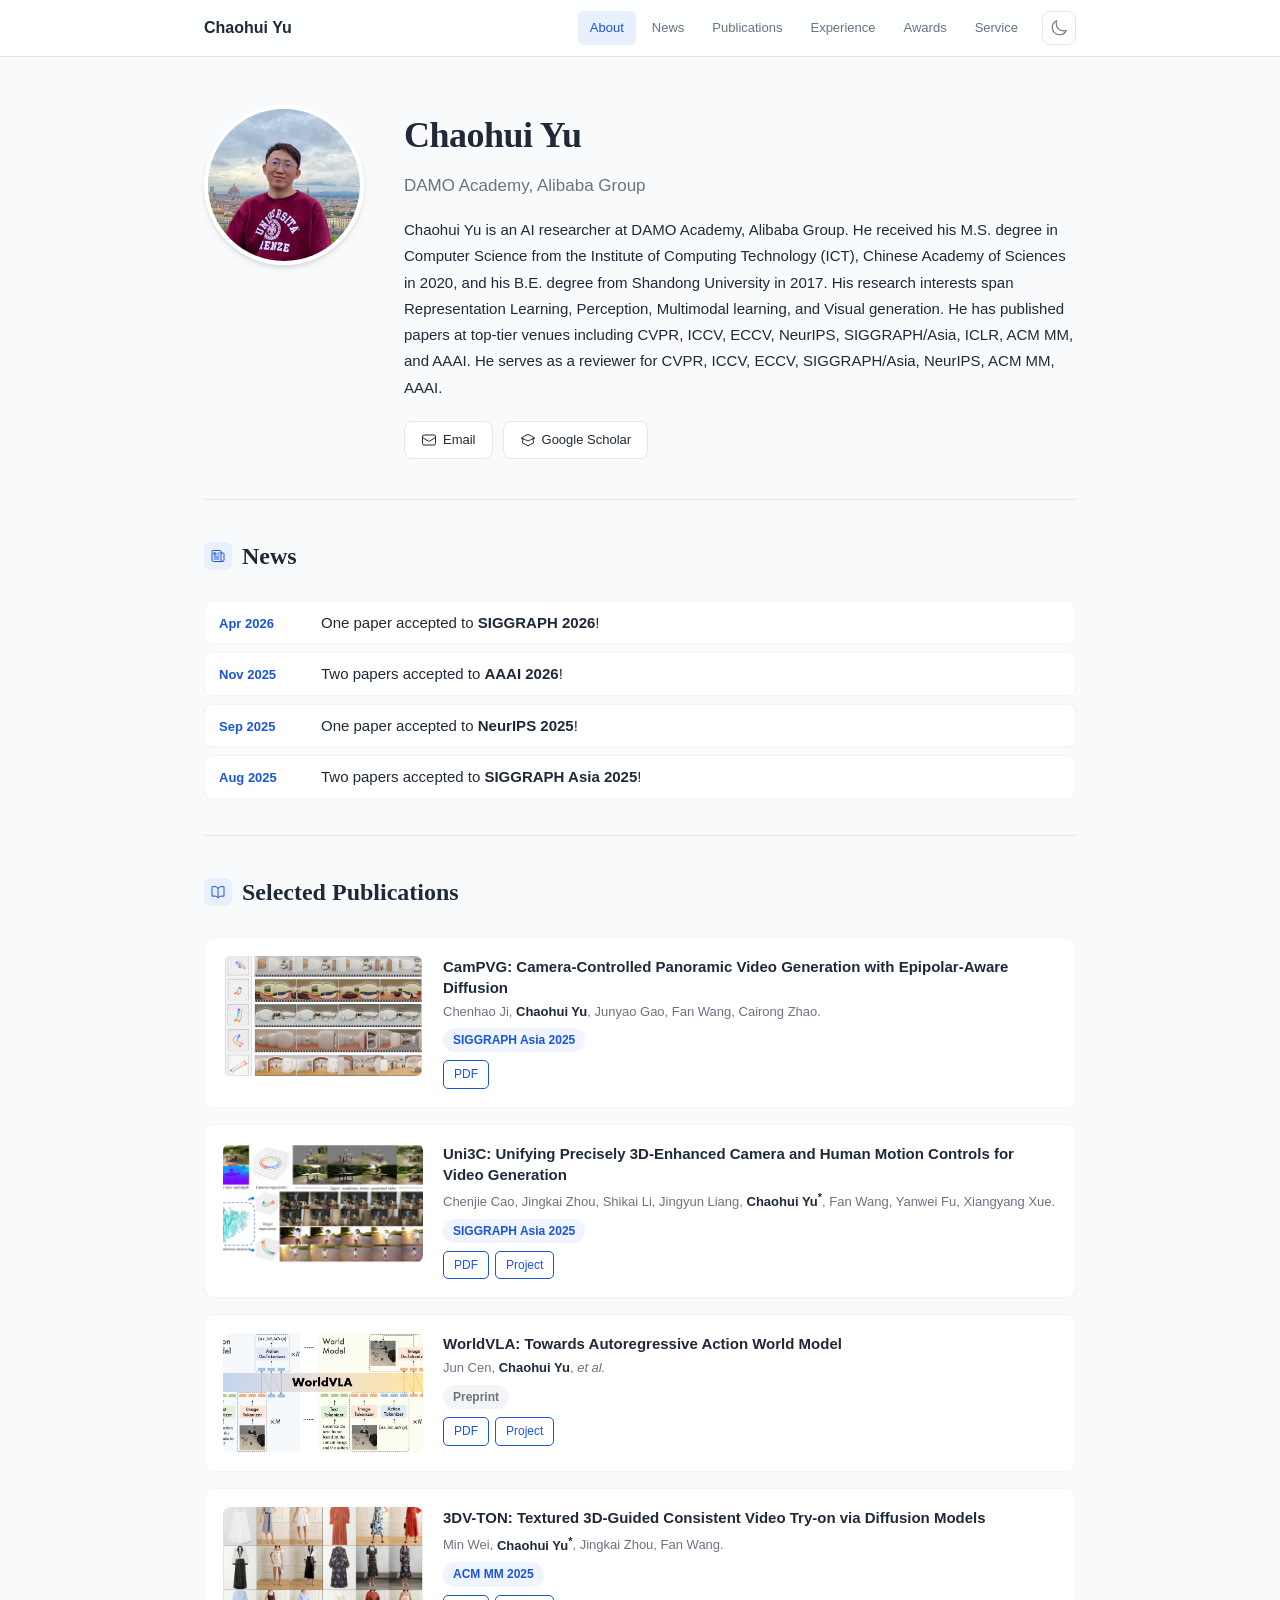
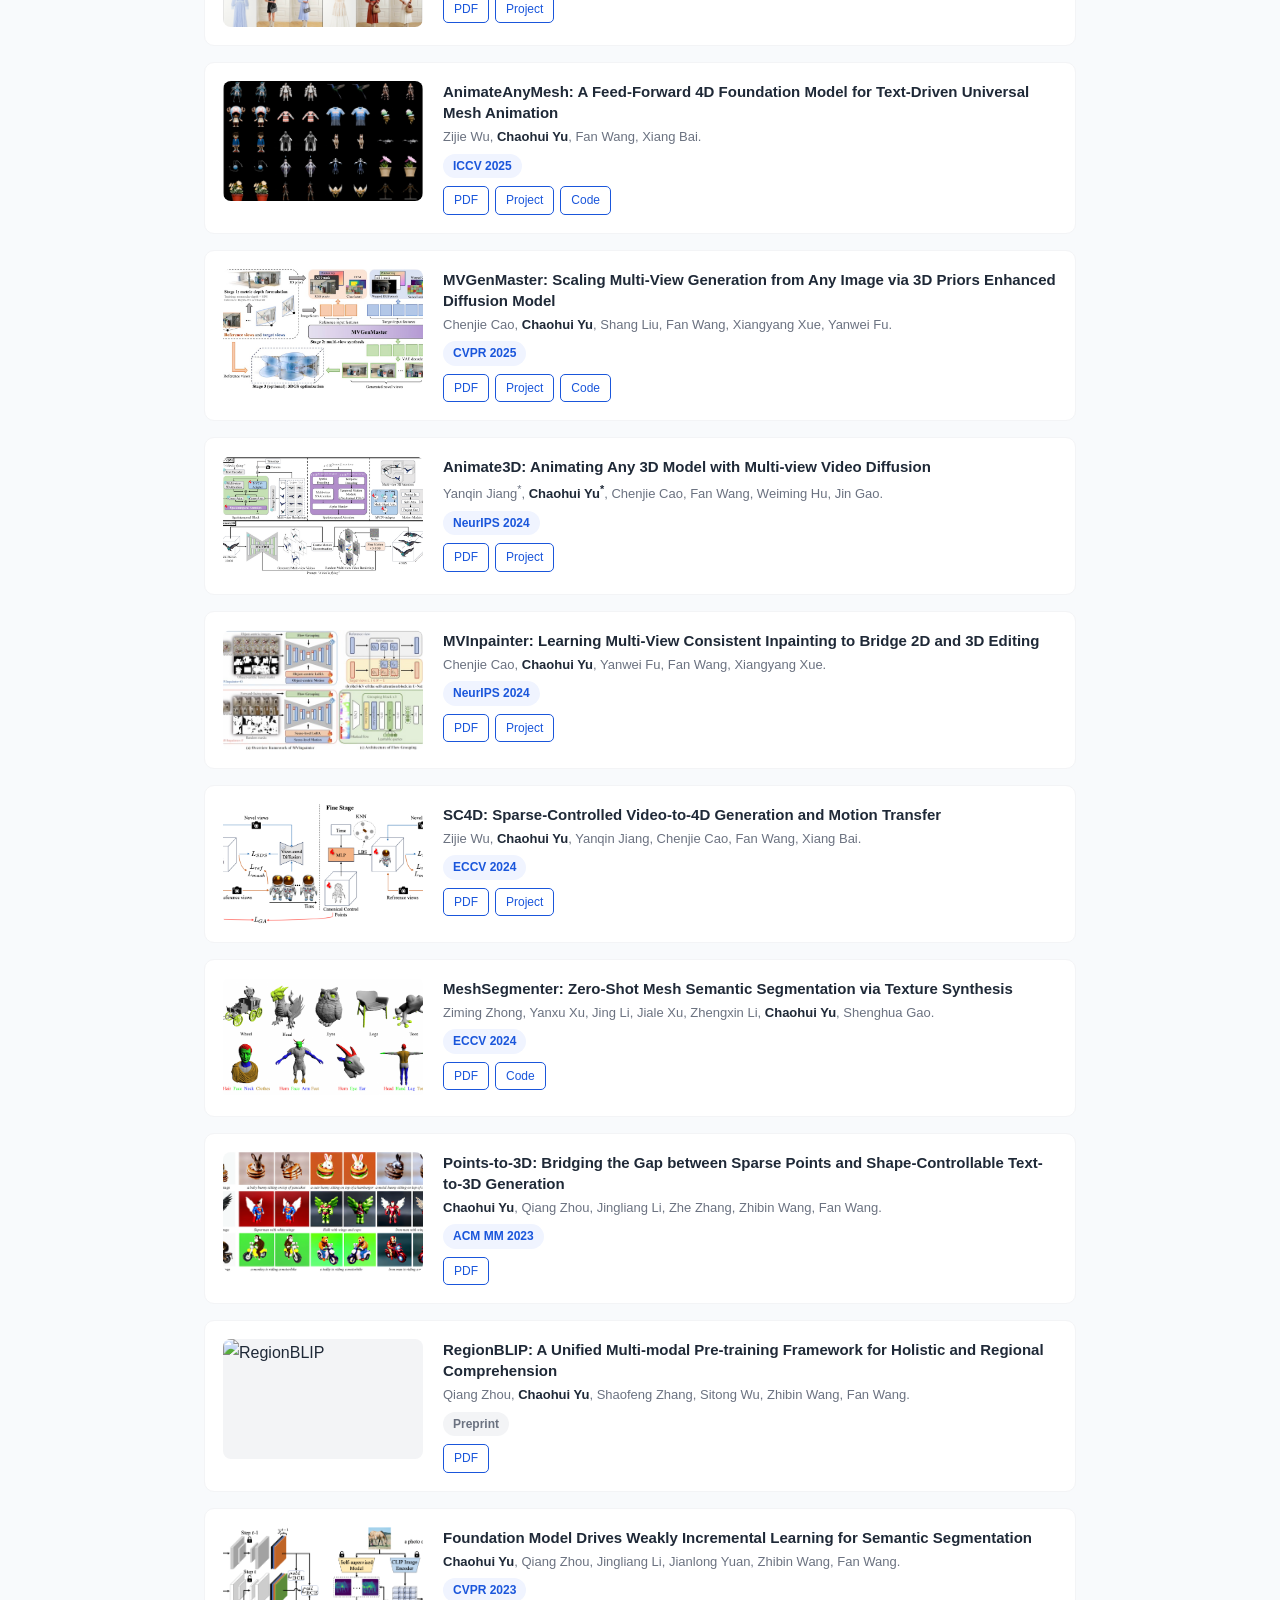
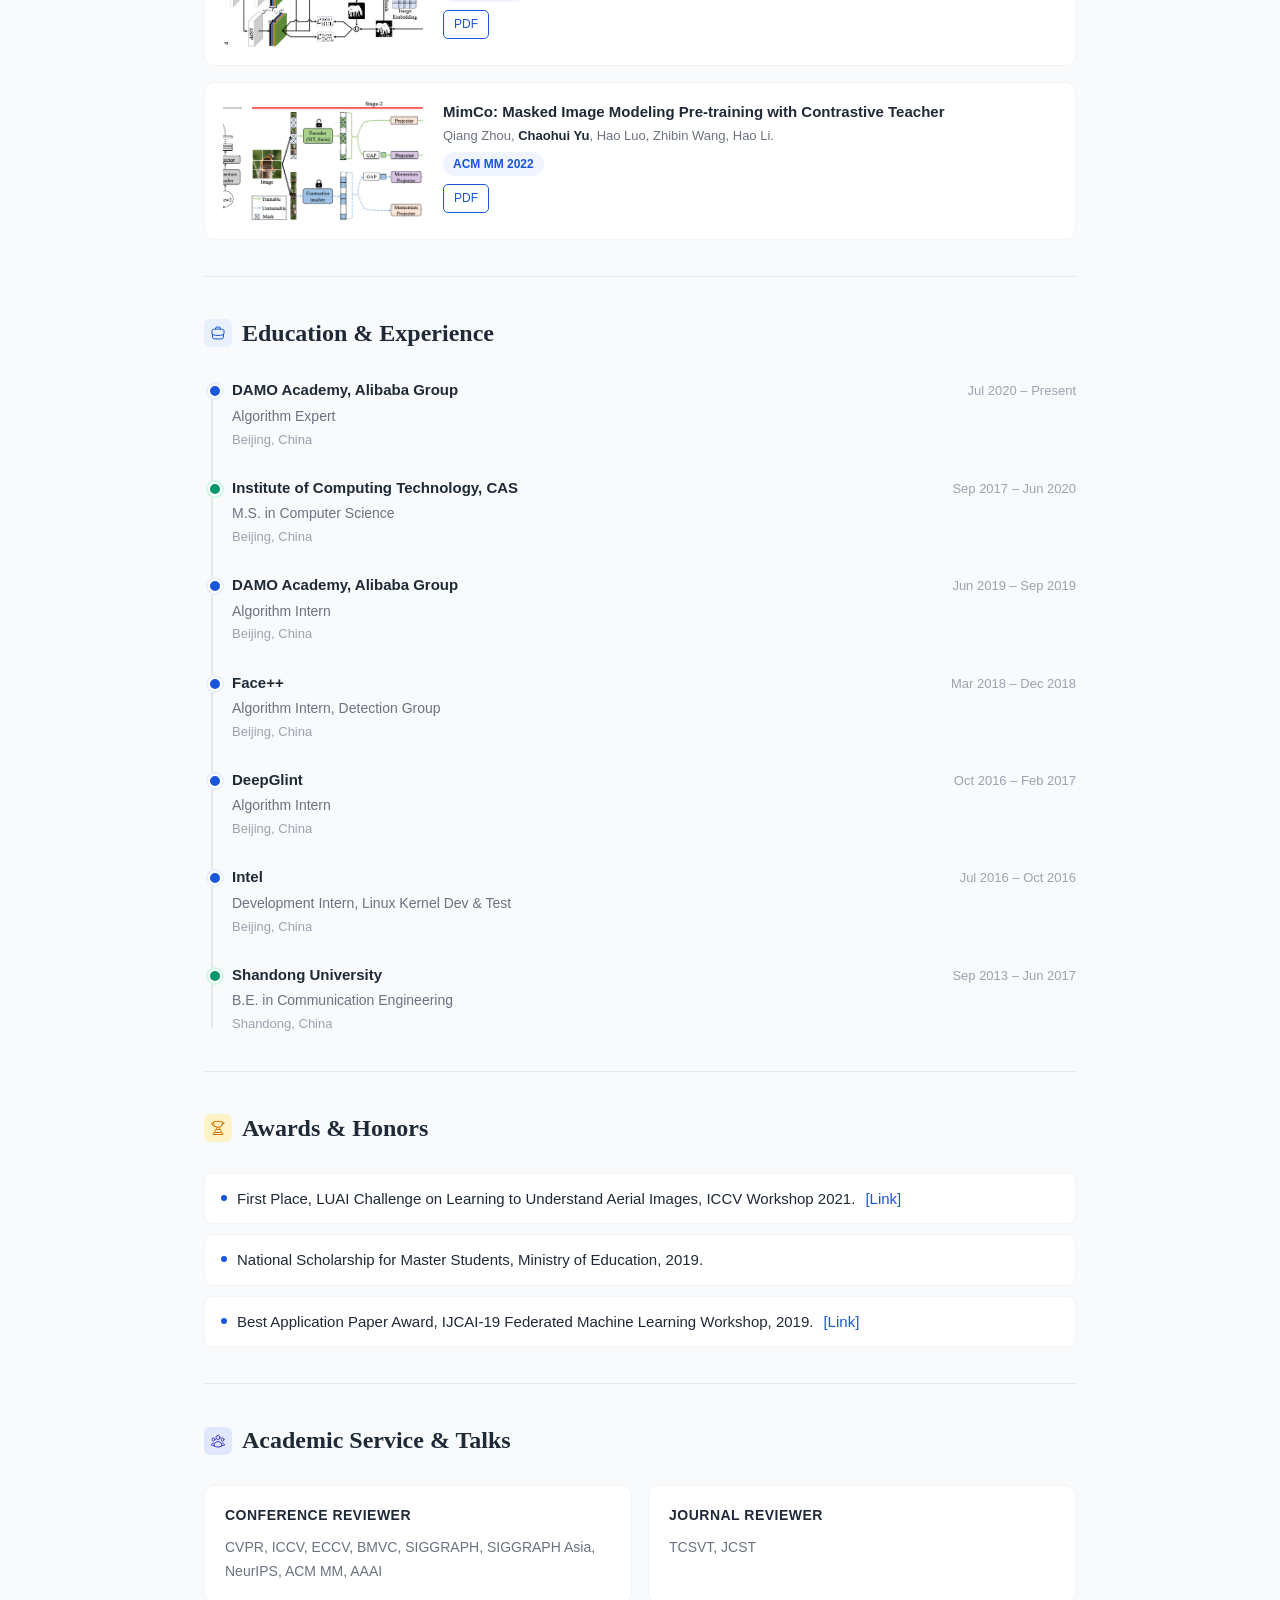
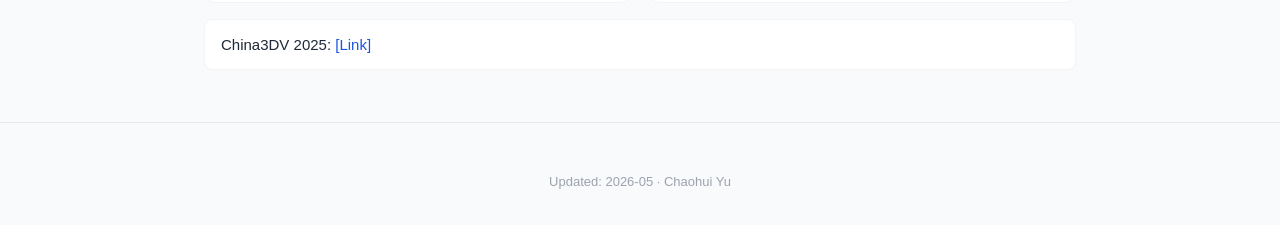
==== commit caa95242: "add" ====
--- a/index.html
+++ b/index.html
@@ -419,12 +419,21 @@
 </div>
 
 <!-- Footer -->
+<!--
 <footer>
     <div class="globe-container">
         <script type="text/javascript" id="clstr_globe" src="//cdn.clustrmaps.com/globe.js?w=150&t=tt&d=Cy2xvArHYIUnViGWcxRDqNLNYv712q5mwnZWSZCGxQE"></script>
     </div>
     <p>Updated: 2026-05 &middot; Chaohui Yu</p>
 </footer>
+-->
+
+<footer>
+<div class="globe-container" style="display: flex; justify-content: center; width: 100%;">
+    <script type="text/javascript" id="clstr_globe" src="//cdn.clustrmaps.com/globe.js?w=150&t=tt&d=Cy2xvArHYIUnViGWcxRDqNLNYv712q5mwnZWSZCGxQE"></script>
+</div>
+<p>Updated: 2026-05 &middot; Chaohui Yu</p>
+</footer>
 
 <script src="./assets/main.js"></script>
 </body>
--- a/assets/style.css
+++ b/assets/style.css
@@ -0,0 +1,594 @@
+:root {
+    --primary: #1a56db;
+    --primary-light: #e8effd;
+    --primary-dark: #133ea0;
+    --text: #1f2937;
+    --text-secondary: #6b7280;
+    --text-light: #9ca3af;
+    --bg: #f8fafc;
+    --card-bg: #ffffff;
+    --border: #e5e7eb;
+    --border-light: #f3f4f6;
+    --accent: #dc2626;
+    --accent-light: #fef2f2;
+    --tag-bg: #f0f4ff;
+    --tag-text: #1a56db;
+    --shadow-sm: 0 1px 2px rgba(0,0,0,0.05);
+    --shadow: 0 1px 3px rgba(0,0,0,0.1), 0 1px 2px rgba(0,0,0,0.06);
+    --shadow-md: 0 4px 6px -1px rgba(0,0,0,0.1), 0 2px 4px -1px rgba(0,0,0,0.06);
+    --shadow-lg: 0 10px 15px -3px rgba(0,0,0,0.1), 0 4px 6px -2px rgba(0,0,0,0.05);
+    --radius: 10px;
+    --max-width: 920px;
+}
+
+/* --- Dark theme overrides --- */
+[data-theme="dark"] {
+    --primary: #6b9fff;
+    --primary-light: #1e2a4a;
+    --primary-dark: #a3c4ff;
+    --text: #e5e7eb;
+    --text-secondary: #9ca3af;
+    --text-light: #6b7280;
+    --bg: #0f1117;
+    --card-bg: #181a24;
+    --border: #2a2d3a;
+    --border-light: #1f2130;
+    --tag-bg: #1e2a4a;
+    --tag-text: #6b9fff;
+    --shadow-sm: 0 1px 2px rgba(0,0,0,0.3);
+    --shadow: 0 1px 3px rgba(0,0,0,0.4), 0 1px 2px rgba(0,0,0,0.3);
+    --shadow-md: 0 4px 6px -1px rgba(0,0,0,0.4), 0 2px 4px -1px rgba(0,0,0,0.3);
+    --shadow-lg: 0 10px 15px -3px rgba(0,0,0,0.5), 0 4px 6px -2px rgba(0,0,0,0.3);
+}
+[data-theme="dark"] nav {
+    background: rgba(15,17,23,0.85);
+}
+[data-theme="dark"] .hero-avatar img {
+    border-color: var(--card-bg);
+}
+[data-theme="dark"] .hero-links a {
+    background: var(--card-bg);
+}
+[data-theme="dark"] .timeline-item::before {
+    border-color: var(--bg);
+}
+[data-theme="dark"] .timeline-item.edu::before {
+    box-shadow: 0 0 0 2px #064e3b;
+}
+[data-theme="dark"] .section-icon.icon-award {
+    background: #422006;
+    color: #fbbf24;
+}
+[data-theme="dark"] .section-icon.icon-service {
+    background: #1e1b4b;
+    color: #818cf8;
+}
+
+* { margin: 0; padding: 0; box-sizing: border-box; }
+
+html { scroll-behavior: smooth; scroll-padding-top: 64px; }
+
+body {
+    font-family: 'Inter', -apple-system, BlinkMacSystemFont, 'Segoe UI', sans-serif;
+    color: var(--text);
+    background: var(--bg);
+    line-height: 1.7;
+    -webkit-font-smoothing: antialiased;
+}
+
+::selection {
+    background: var(--primary-light);
+    color: var(--primary-dark);
+}
+
+/* --- Navigation --- */
+nav {
+    position: sticky;
+    top: 0;
+    z-index: 100;
+    background: rgba(255,255,255,0.85);
+    backdrop-filter: blur(12px);
+    -webkit-backdrop-filter: blur(12px);
+    border-bottom: 1px solid var(--border);
+}
+nav .nav-inner {
+    max-width: var(--max-width);
+    margin: 0 auto;
+    padding: 0 24px;
+    display: flex;
+    align-items: center;
+    justify-content: space-between;
+    height: 56px;
+}
+nav .nav-name {
+    font-weight: 700;
+    font-size: 16px;
+    color: var(--text);
+    text-decoration: none;
+}
+nav .nav-links { display: flex; gap: 4px; }
+nav .nav-links a {
+    font-size: 13px;
+    font-weight: 500;
+    color: var(--text-secondary);
+    text-decoration: none;
+    padding: 6px 12px;
+    border-radius: 6px;
+    transition: all 0.15s;
+}
+nav .nav-links a:hover,
+nav .nav-links a.active {
+    color: var(--primary);
+    background: var(--primary-light);
+}
+
+/* --- Main Container --- */
+.container {
+    max-width: var(--max-width);
+    margin: 0 auto;
+    padding: 0 24px;
+}
+
+/* --- Hero / Profile Section --- */
+.hero {
+    padding: 48px 0 40px;
+    display: flex;
+    gap: 40px;
+    align-items: flex-start;
+}
+.hero-avatar {
+    flex-shrink: 0;
+}
+.hero-avatar img {
+    width: 160px;
+    height: 160px;
+    border-radius: 50%;
+    object-fit: cover;
+    border: 4px solid #fff;
+    box-shadow: var(--shadow-md);
+}
+.hero-info { flex: 1; }
+.hero-info h1 {
+    font-family: 'Source Serif 4', Georgia, serif;
+    font-size: 36px;
+    font-weight: 700;
+    margin-bottom: 6px;
+    color: var(--text);
+    letter-spacing: -0.5px;
+}
+.hero-info .affiliation {
+    font-size: 17px;
+    color: var(--text-secondary);
+    margin-bottom: 16px;
+    font-weight: 400;
+}
+.hero-info .bio {
+    font-size: 15px;
+    color: var(--text);
+    line-height: 1.75;
+    margin-bottom: 20px;
+}
+.hero-links {
+    display: flex;
+    gap: 10px;
+    flex-wrap: wrap;
+}
+.hero-links a {
+    display: inline-flex;
+    align-items: center;
+    gap: 6px;
+    padding: 7px 16px;
+    font-size: 13px;
+    font-weight: 500;
+    text-decoration: none;
+    border-radius: 8px;
+    transition: all 0.15s;
+    border: 1px solid var(--border);
+    color: var(--text);
+    background: #fff;
+}
+.hero-links a:hover {
+    border-color: var(--primary);
+    color: var(--primary);
+    box-shadow: var(--shadow-sm);
+}
+.hero-links a svg {
+    width: 16px;
+    height: 16px;
+}
+
+/* --- Section --- */
+.section {
+    padding: 36px 0;
+    border-top: 1px solid var(--border);
+}
+.section-header {
+    display: flex;
+    align-items: center;
+    gap: 10px;
+    margin-bottom: 24px;
+}
+.section-header h2 {
+    font-family: 'Source Serif 4', Georgia, serif;
+    font-size: 24px;
+    font-weight: 700;
+    color: var(--text);
+}
+.section-header .section-icon {
+    width: 28px;
+    height: 28px;
+    background: var(--primary-light);
+    border-radius: 6px;
+    display: flex;
+    align-items: center;
+    justify-content: center;
+    color: var(--primary);
+    flex-shrink: 0;
+}
+.section-header .section-icon svg {
+    width: 16px;
+    height: 16px;
+}
+.section-header .section-icon.icon-award {
+    background: #fef3c7;
+    color: #d97706;
+}
+.section-header .section-icon.icon-service {
+    background: #e0e7ff;
+    color: #4338ca;
+}
+
+/* --- News --- */
+.news-list {
+    list-style: none;
+    display: flex;
+    flex-direction: column;
+    gap: 8px;
+}
+.news-list li {
+    display: flex;
+    align-items: baseline;
+    gap: 12px;
+    font-size: 15px;
+    padding: 8px 14px;
+    border-radius: 8px;
+    background: var(--card-bg);
+    border: 1px solid var(--border-light);
+}
+.news-date {
+    font-size: 13px;
+    font-weight: 600;
+    color: var(--primary);
+    white-space: nowrap;
+    min-width: 90px;
+}
+.news-text {
+    color: var(--text);
+}
+.news-highlight {
+    font-weight: 600;
+}
+
+/* --- Publications --- */
+.pub-list {
+    display: flex;
+    flex-direction: column;
+    gap: 16px;
+}
+.pub-card {
+    display: flex;
+    gap: 20px;
+    padding: 18px;
+    background: var(--card-bg);
+    border: 1px solid var(--border-light);
+    border-radius: var(--radius);
+    transition: all 0.2s;
+}
+.pub-card:hover {
+    border-color: var(--border);
+    box-shadow: var(--shadow);
+}
+.pub-thumb {
+    flex-shrink: 0;
+    width: 200px;
+    height: 120px;
+    border-radius: 8px;
+    overflow: hidden;
+    background: var(--border-light);
+}
+.pub-thumb img {
+    width: 100%;
+    height: 100%;
+    object-fit: cover;
+}
+.pub-info { flex: 1; min-width: 0; }
+.pub-info .pub-title {
+    font-size: 15px;
+    font-weight: 600;
+    color: var(--text);
+    margin-bottom: 4px;
+    line-height: 1.4;
+}
+.pub-info .pub-authors {
+    font-size: 13px;
+    color: var(--text-secondary);
+    margin-bottom: 4px;
+    line-height: 1.5;
+}
+.pub-info .pub-authors strong {
+    color: var(--text);
+    font-weight: 600;
+}
+.pub-info .pub-venue {
+    display: inline-block;
+    font-size: 12px;
+    font-weight: 600;
+    color: var(--tag-text);
+    background: var(--tag-bg);
+    padding: 2px 10px;
+    border-radius: 20px;
+    margin-bottom: 8px;
+}
+.pub-info .pub-venue.preprint {
+    color: var(--text-secondary);
+    background: var(--border-light);
+}
+.pub-links {
+    display: flex;
+    gap: 6px;
+    flex-wrap: wrap;
+}
+.pub-links a {
+    font-size: 12px;
+    font-weight: 500;
+    color: var(--primary);
+    text-decoration: none;
+    padding: 3px 10px;
+    border: 1px solid var(--primary);
+    border-radius: 5px;
+    transition: all 0.15s;
+}
+.pub-links a:hover {
+    background: var(--primary);
+    color: #fff;
+}
+
+/* --- Experience Timeline --- */
+.timeline {
+    position: relative;
+    padding-left: 28px;
+}
+.timeline::before {
+    content: '';
+    position: absolute;
+    left: 7px;
+    top: 6px;
+    bottom: 6px;
+    width: 2px;
+    background: var(--border);
+    border-radius: 1px;
+}
+.timeline-item {
+    position: relative;
+    padding-bottom: 24px;
+}
+.timeline-item:last-child { padding-bottom: 0; }
+.timeline-item::before {
+    content: '';
+    position: absolute;
+    left: -24px;
+    top: 7px;
+    width: 10px;
+    height: 10px;
+    border-radius: 50%;
+    background: var(--primary);
+    border: 2px solid #fff;
+    box-shadow: 0 0 0 2px var(--primary-light);
+}
+.timeline-item.edu::before {
+    background: #059669;
+    box-shadow: 0 0 0 2px #d1fae5;
+}
+.timeline-header {
+    display: flex;
+    align-items: baseline;
+    justify-content: space-between;
+    flex-wrap: wrap;
+    gap: 4px;
+}
+.timeline-org {
+    font-size: 15px;
+    font-weight: 600;
+    color: var(--text);
+}
+.timeline-period {
+    font-size: 13px;
+    color: var(--text-light);
+    font-weight: 500;
+}
+.timeline-role {
+    font-size: 14px;
+    color: var(--text-secondary);
+    margin-top: 2px;
+}
+.timeline-loc {
+    font-size: 13px;
+    color: var(--text-light);
+}
+
+/* --- Awards --- */
+.awards-list {
+    list-style: none;
+    display: flex;
+    flex-direction: column;
+    gap: 10px;
+}
+.awards-list li {
+    font-size: 15px;
+    padding: 12px 16px;
+    background: var(--card-bg);
+    border: 1px solid var(--border-light);
+    border-radius: 8px;
+    display: flex;
+    align-items: flex-start;
+    gap: 10px;
+}
+.awards-list li::before {
+    content: '';
+    display: inline-block;
+    flex-shrink: 0;
+    width: 6px;
+    height: 6px;
+    border-radius: 50%;
+    background: var(--primary);
+    margin-top: 9px;
+}
+.awards-list a {
+    color: var(--primary);
+    text-decoration: none;
+    font-weight: 500;
+}
+.awards-list a:hover { text-decoration: underline; }
+
+/* --- Service / Talks --- */
+.service-grid {
+    display: grid;
+    grid-template-columns: 1fr 1fr;
+    gap: 16px;
+}
+.service-card {
+    padding: 18px 20px;
+    background: var(--card-bg);
+    border: 1px solid var(--border-light);
+    border-radius: var(--radius);
+}
+.service-card h3 {
+    font-size: 14px;
+    font-weight: 600;
+    color: var(--text);
+    margin-bottom: 8px;
+    text-transform: uppercase;
+    letter-spacing: 0.5px;
+}
+.service-card p {
+    font-size: 14px;
+    color: var(--text-secondary);
+    line-height: 1.7;
+}
+.talks-list {
+    list-style: none;
+}
+.talks-list li {
+    font-size: 15px;
+    padding: 12px 16px;
+    background: var(--card-bg);
+    border: 1px solid var(--border-light);
+    border-radius: 8px;
+}
+.talks-list a {
+    color: var(--primary);
+    text-decoration: none;
+    font-weight: 500;
+}
+.talks-list a:hover { text-decoration: underline; }
+
+/* --- Footer --- */
+footer {
+    text-align: center;
+    padding: 32px 0;
+    color: var(--text-light);
+    font-size: 13px;
+    border-top: 1px solid var(--border);
+    margin-top: 16px;
+}
+footer .globe-container {
+    margin-bottom: 16px;
+}
+
+/* --- Responsive --- */
+@media (max-width: 768px) {
+    .hero {
+        flex-direction: column;
+        align-items: center;
+        text-align: center;
+        gap: 24px;
+        padding: 32px 0;
+    }
+    .hero-avatar img {
+        width: 130px;
+        height: 130px;
+    }
+    .hero-links { justify-content: center; }
+    .pub-card {
+        flex-direction: column;
+    }
+    .pub-thumb {
+        width: 100%;
+        height: 180px;
+    }
+    .service-grid {
+        grid-template-columns: 1fr;
+    }
+    nav .nav-links a {
+        padding: 6px 8px;
+        font-size: 12px;
+    }
+    .news-list li {
+        flex-direction: column;
+        gap: 2px;
+    }
+    .timeline-header {
+        flex-direction: column;
+    }
+}
+
+/* --- Fade-in animation --- */
+.fade-in {
+    opacity: 0;
+    transform: translateY(24px);
+    transition: opacity 0.5s ease, transform 0.5s ease;
+}
+.fade-visible {
+    opacity: 1;
+    transform: translateY(0);
+}
+
+/* --- Theme toggle button --- */
+.theme-toggle {
+    display: flex;
+    align-items: center;
+    justify-content: center;
+    width: 34px;
+    height: 34px;
+    border: 1px solid var(--border);
+    border-radius: 8px;
+    background: var(--card-bg);
+    cursor: pointer;
+    color: var(--text-secondary);
+    transition: all 0.15s;
+    flex-shrink: 0;
+    margin-left: 8px;
+}
+.theme-toggle:hover {
+    color: var(--primary);
+    border-color: var(--primary);
+    background: var(--primary-light);
+}
+.theme-toggle svg {
+    width: 18px;
+    height: 18px;
+}
+
+/* --- Color transition for theme switch --- */
+body, nav, .pub-card, .news-list li, .awards-list li,
+.service-card, .talks-list li, .hero-links a, footer,
+.section, .section-icon, .theme-toggle {
+    transition: background-color 0.3s, color 0.3s, border-color 0.3s, box-shadow 0.3s;
+}
+
+@media print {
+    nav { display: none; }
+    body { background: #fff; }
+    .pub-card:hover { box-shadow: none; }
+    .theme-toggle { display: none; }
+}
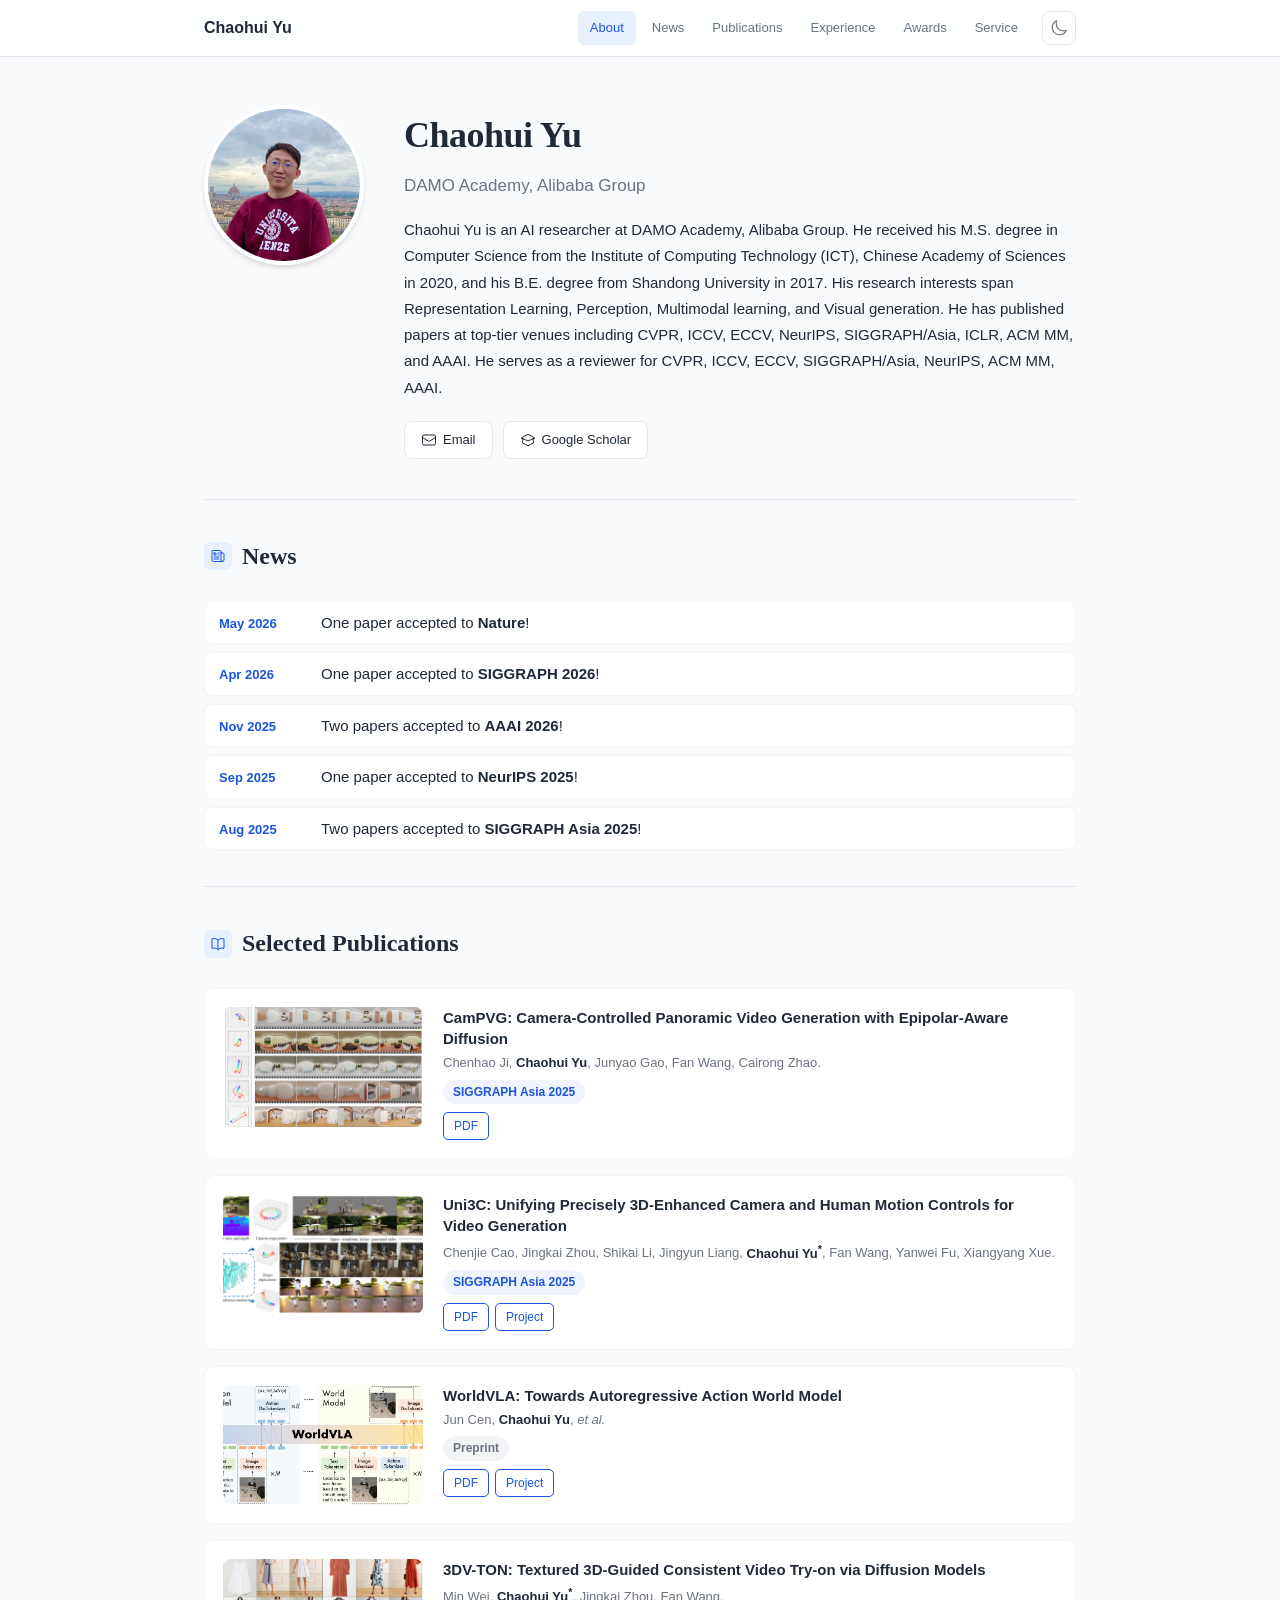
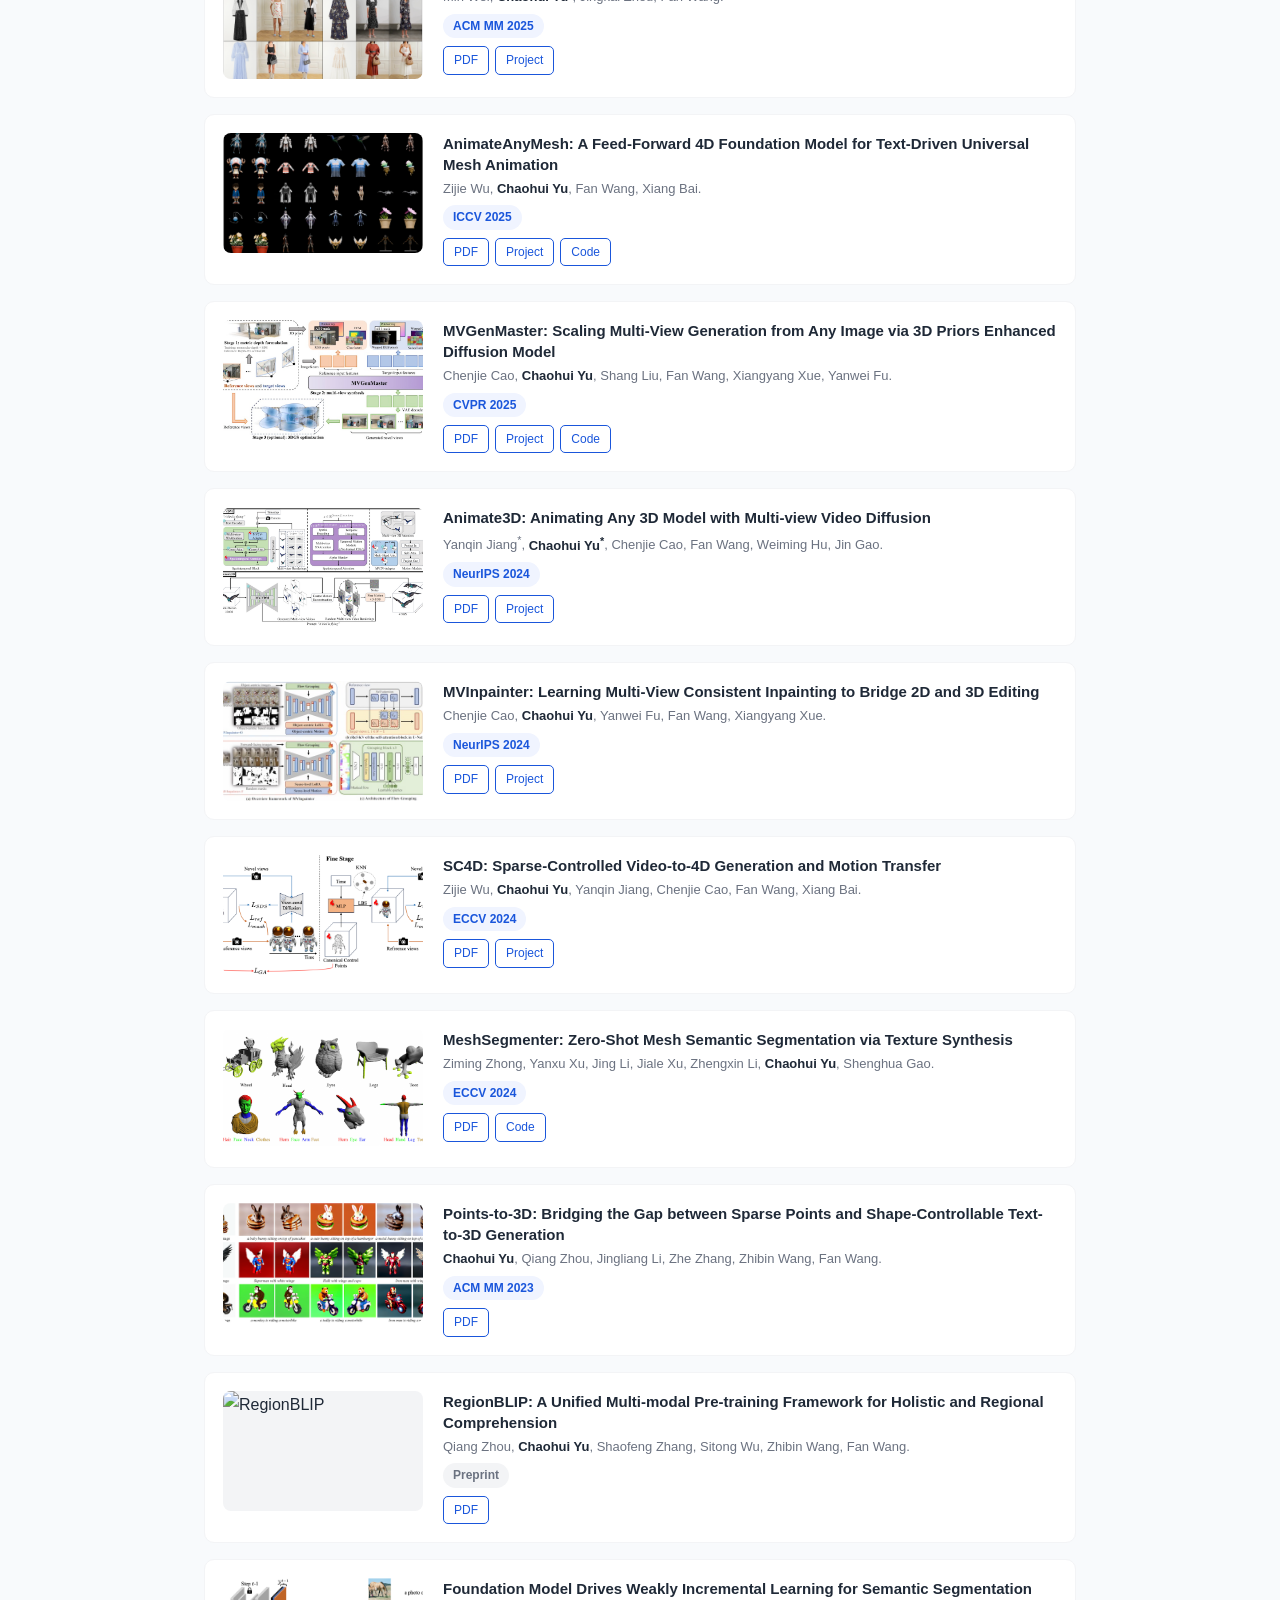
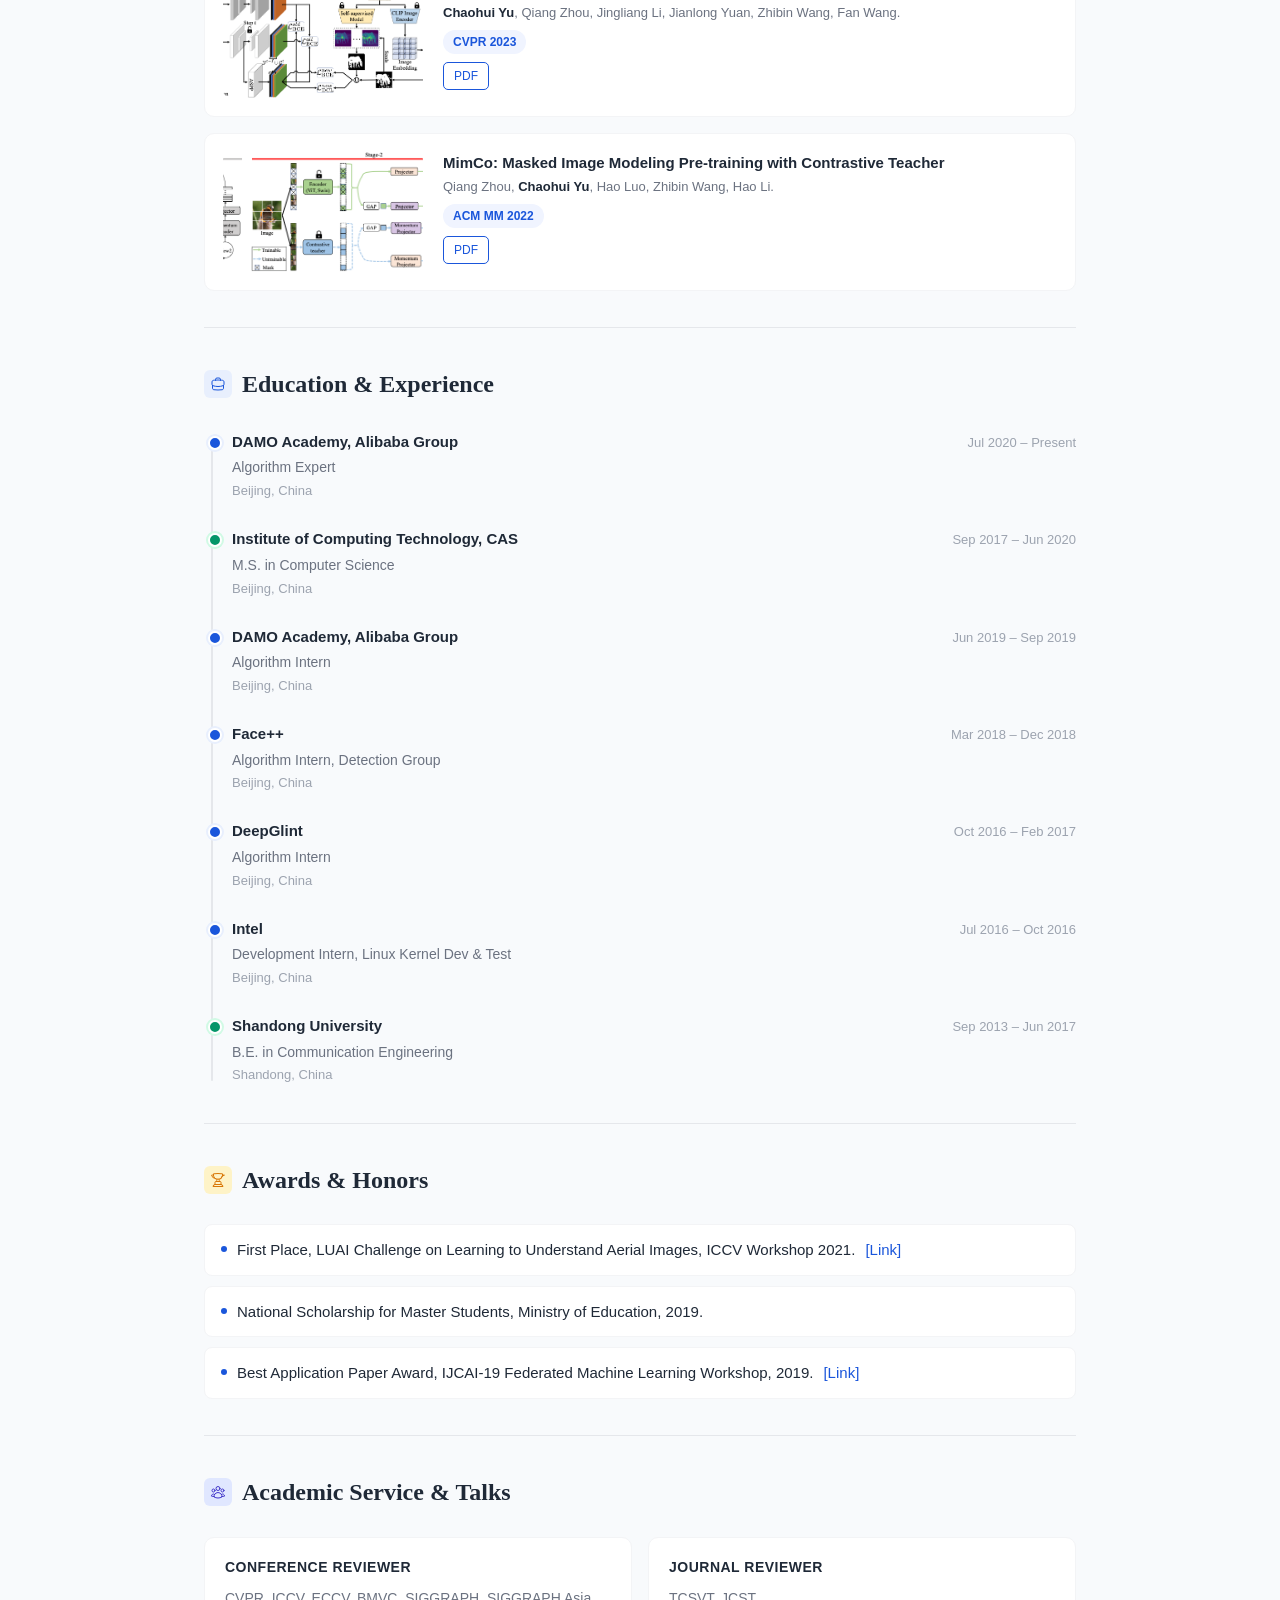
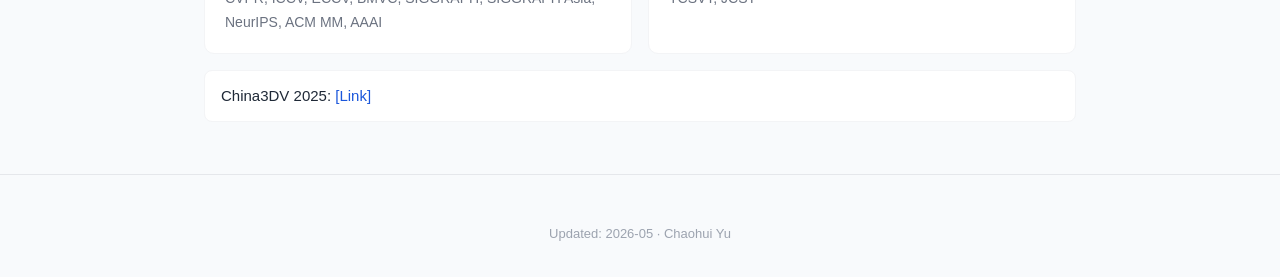
==== commit be9ae1e4: "add" ====
--- a/index.html
+++ b/index.html
@@ -77,6 +77,11 @@
         </div>
         <ul class="news-list">
             <li>
+                <span class="news-date">May 2026</span>
+                <span class="news-text">One paper accepted to <span class="news-highlight">Nature</span>!</span>
+            </li>
+
+            <li>
                 <span class="news-date">Apr 2026</span>
                 <span class="news-text">One paper accepted to <span class="news-highlight">SIGGRAPH 2026</span>!</span>
             </li>
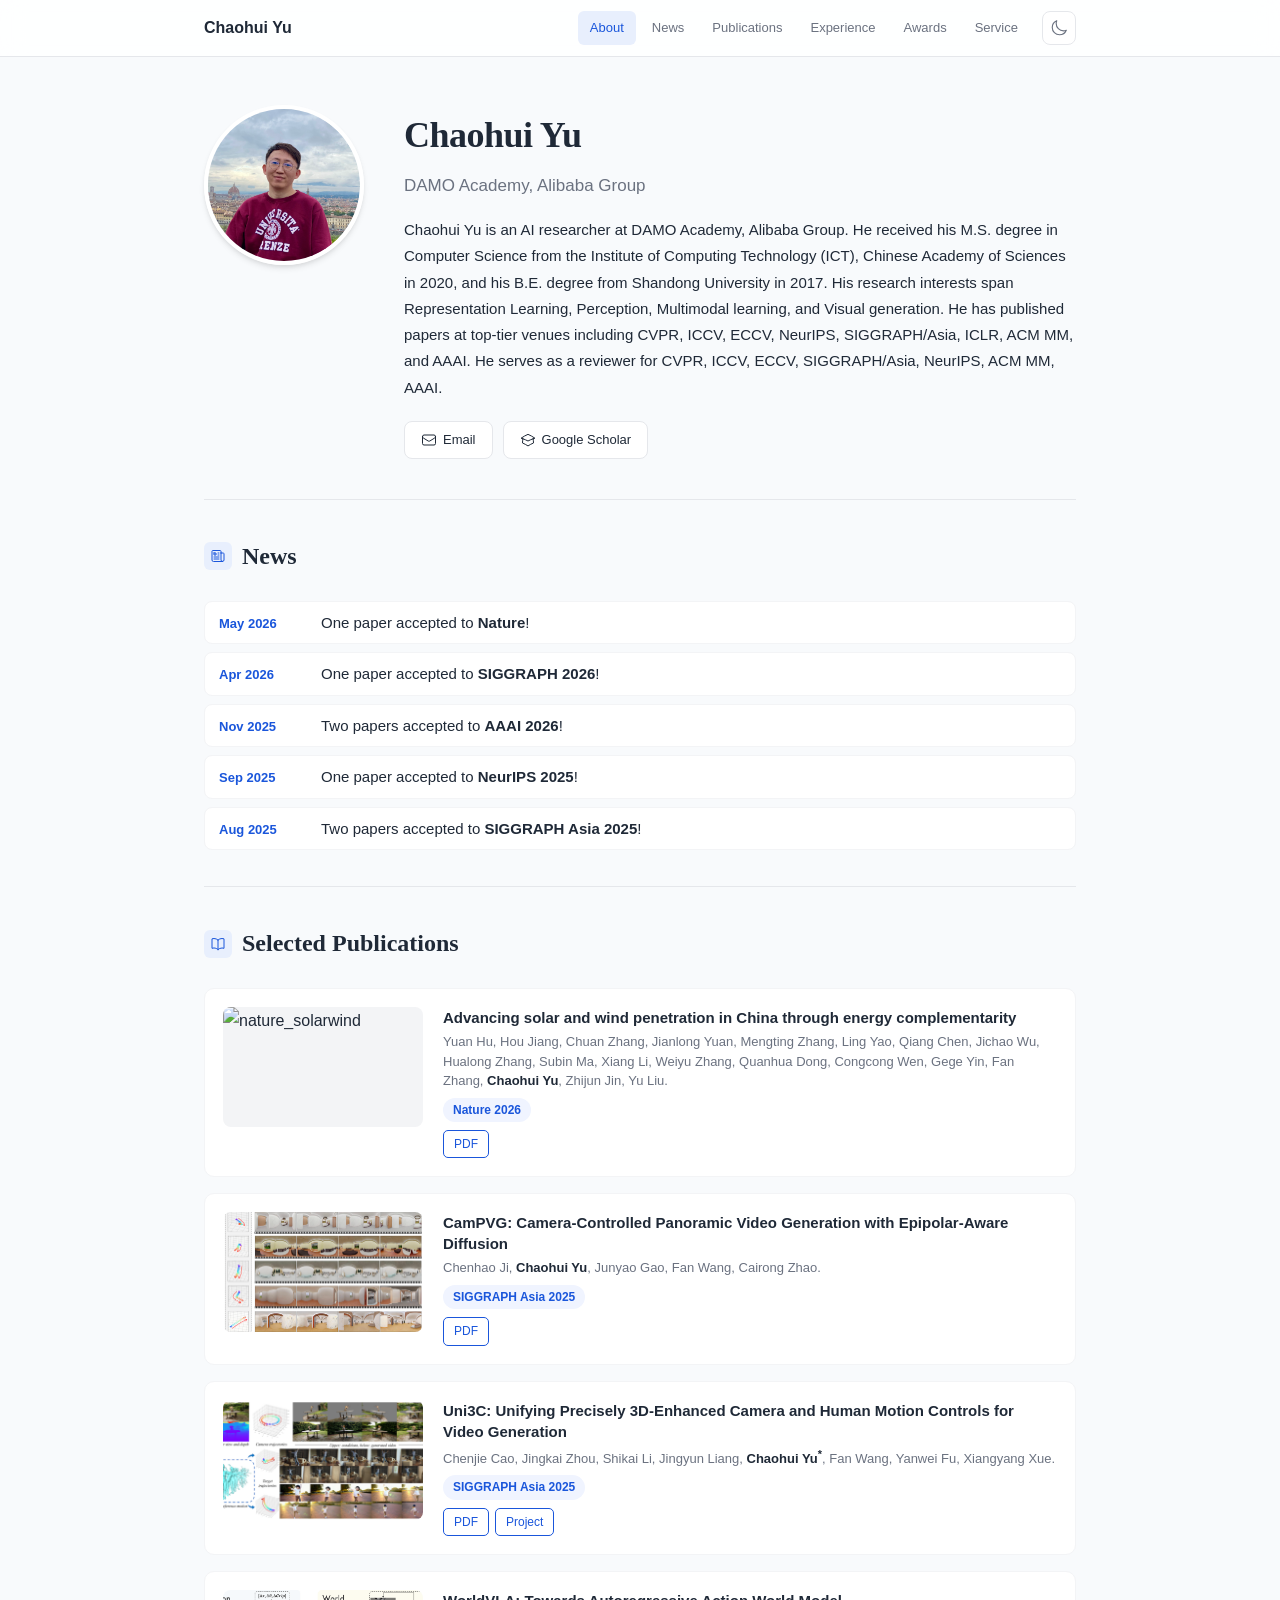
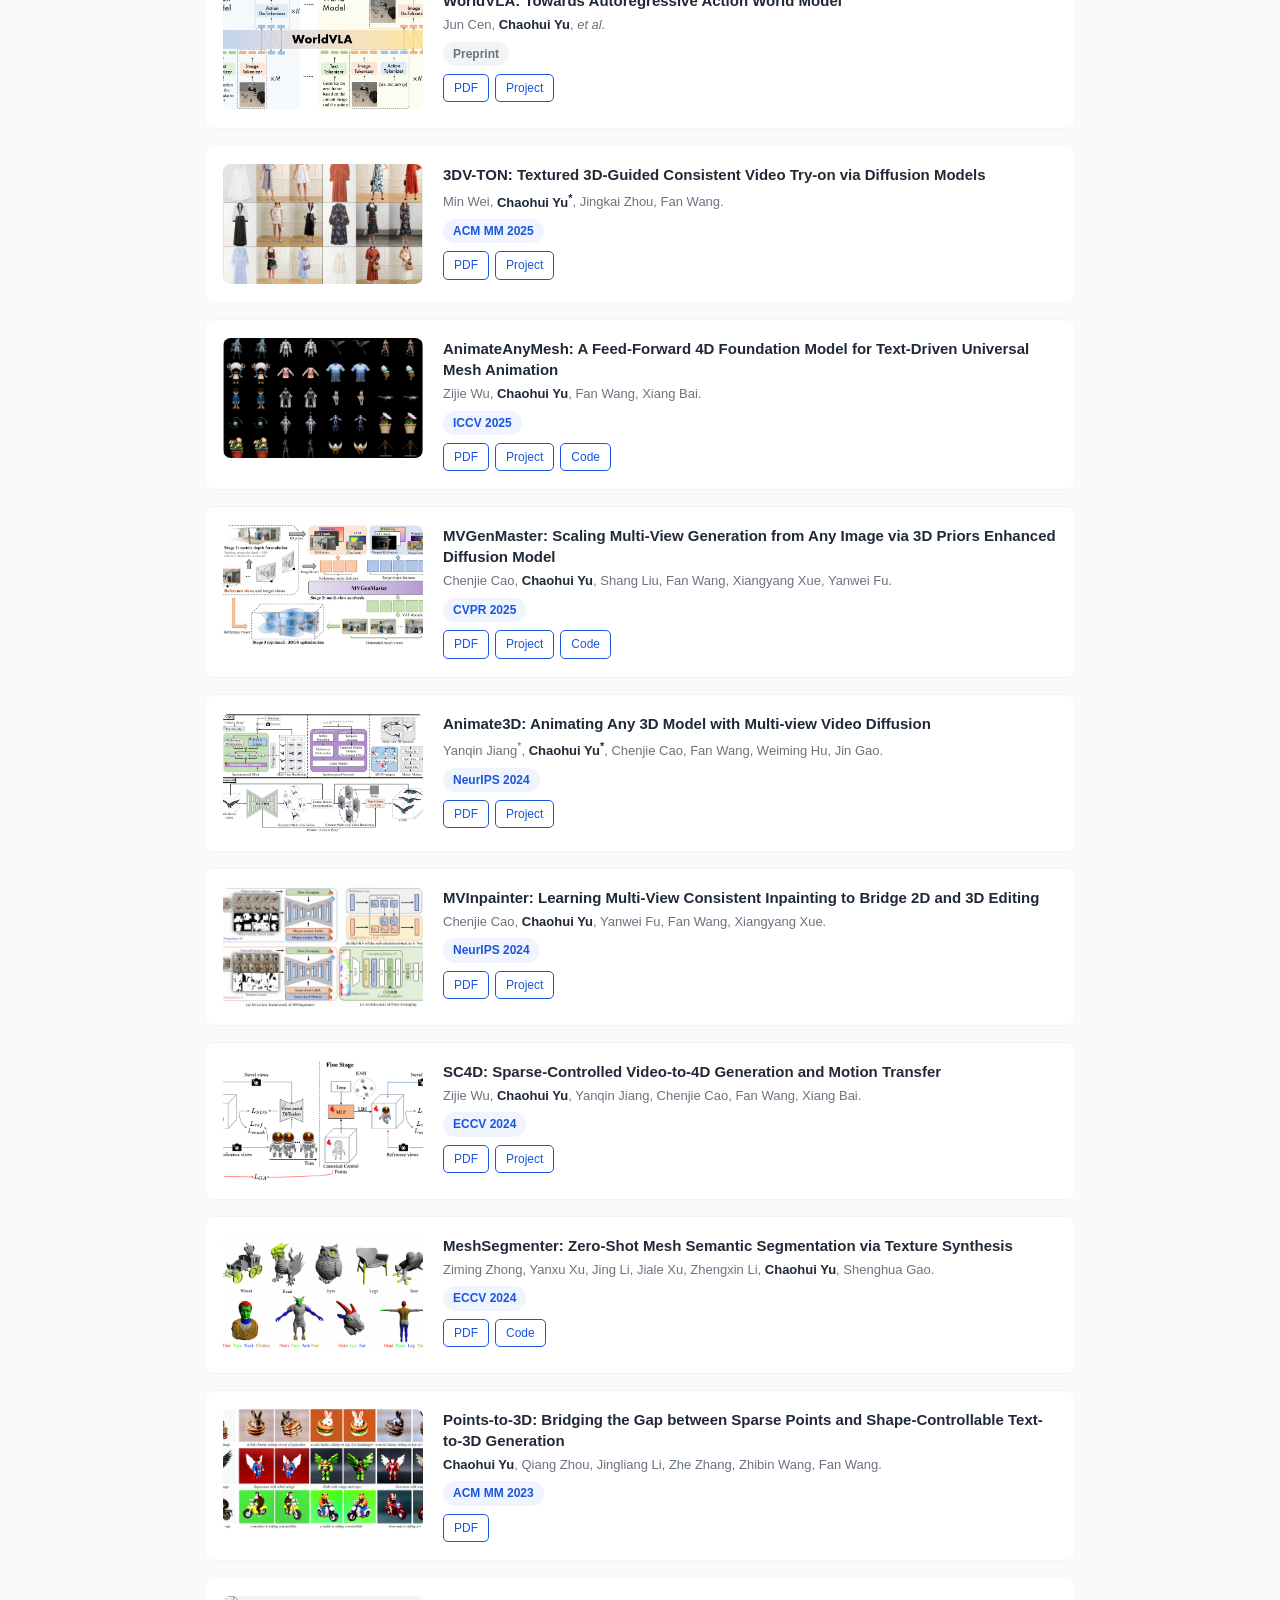
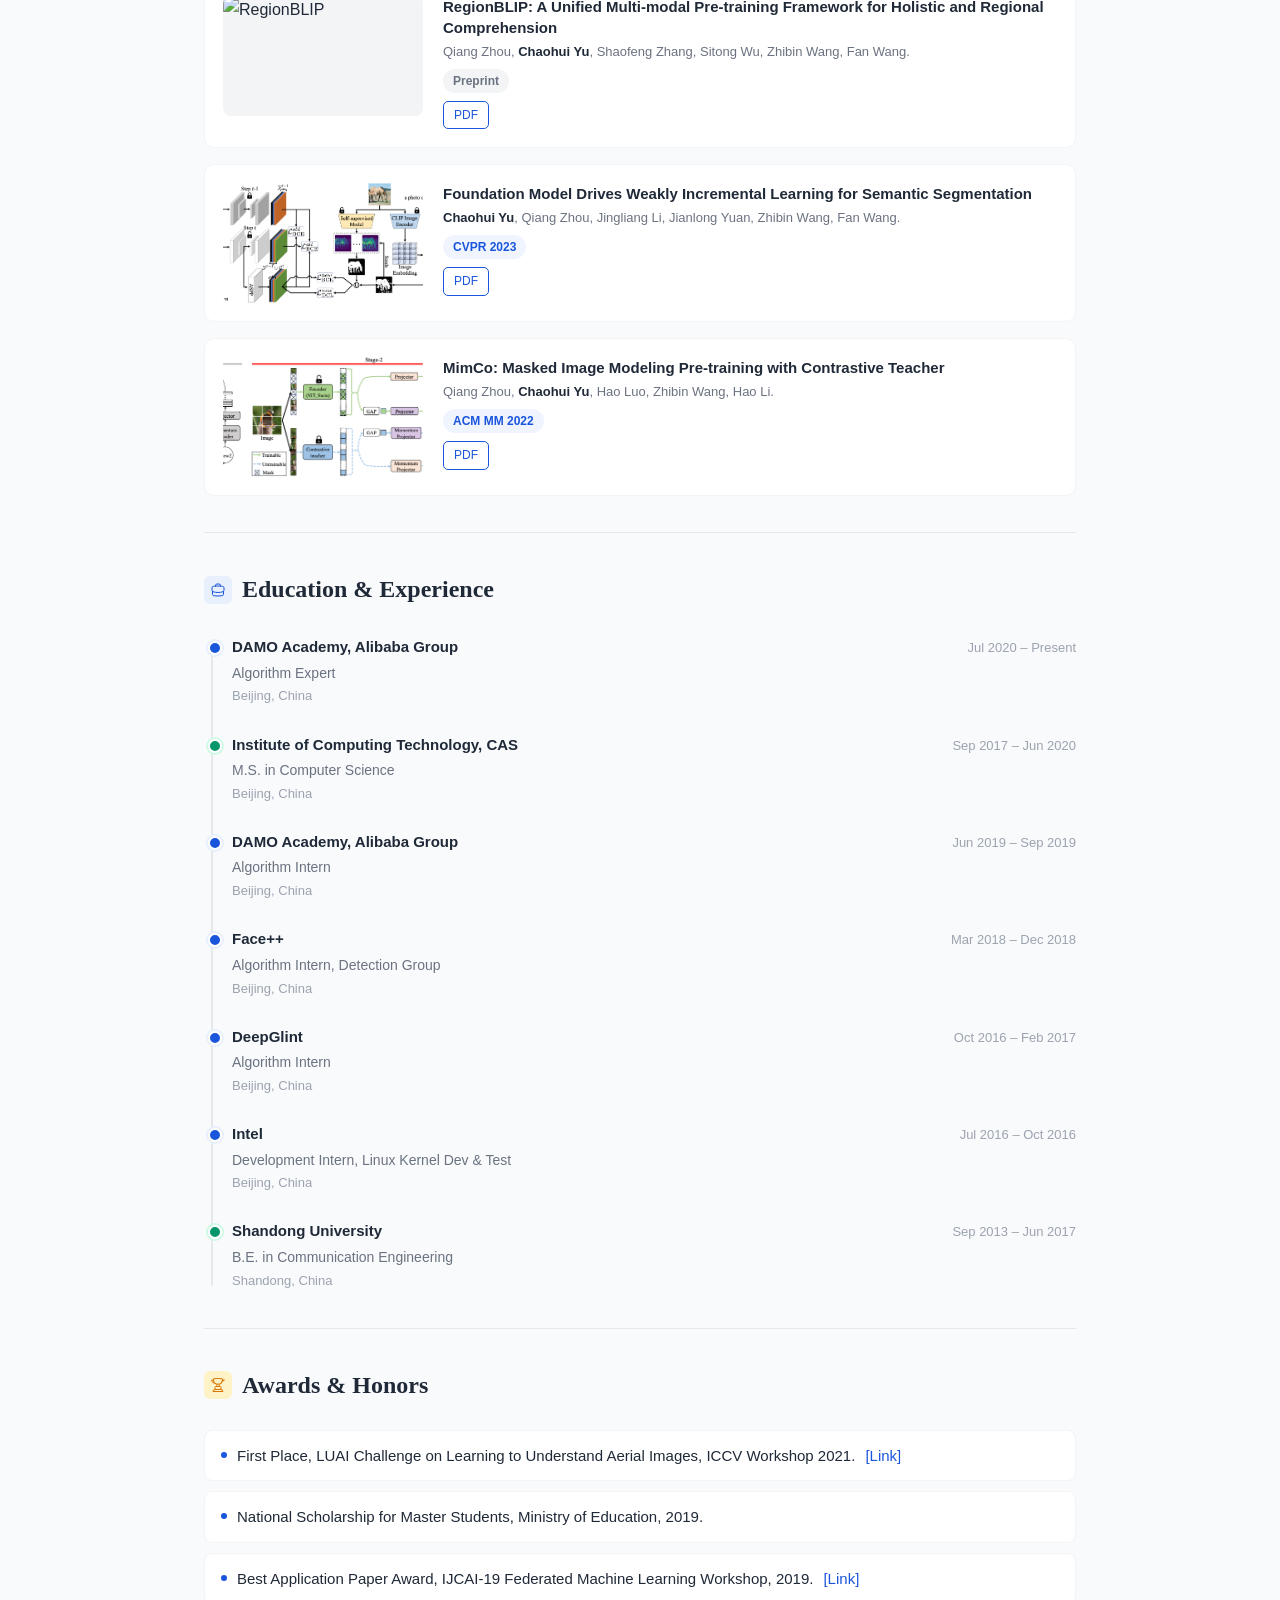
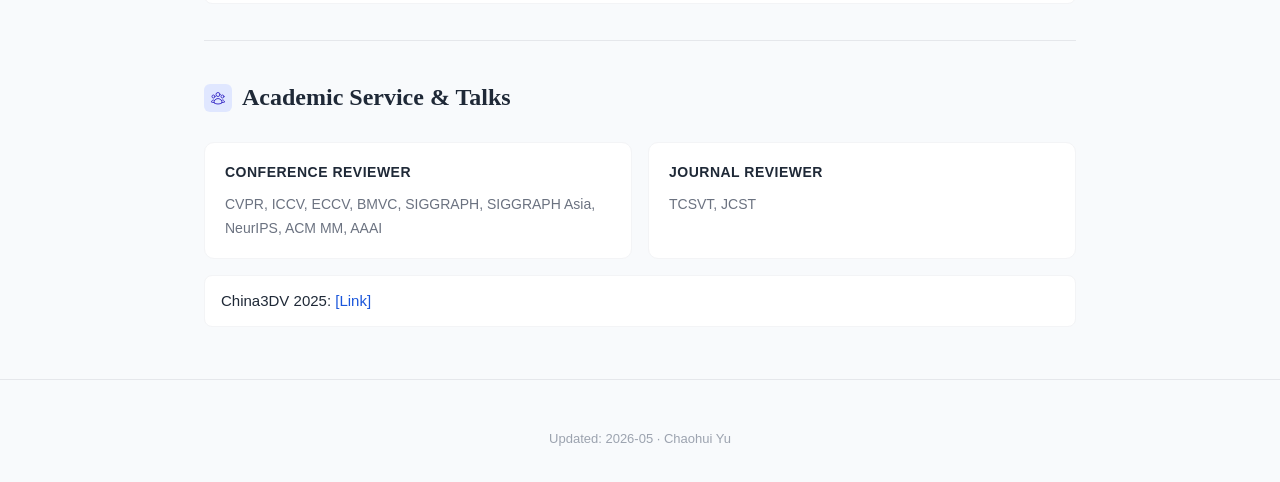
==== commit a8d3f4f6: "add" ====
--- a/index.html
+++ b/index.html
@@ -109,6 +109,18 @@
             <h2>Selected Publications</h2>
         </div>
         <div class="pub-list">
+            <!-- Advancing solar and wind penetration in China through energy complementarity -->
+            <div class="pub-card">
+                <div class="pub-thumb"><img src="./images/nature_solarwind.png" alt="nature_solarwind"></div>
+                <div class="pub-info">
+                    <p class="pub-title">Advancing solar and wind penetration in China through energy complementarity</p>
+                    <p class="pub-authors">Yuan Hu, Hou Jiang, Chuan Zhang, Jianlong Yuan, Mengting Zhang, Ling Yao, Qiang Chen, Jichao Wu, Hualong Zhang, Subin Ma, Xiang Li, Weiyu Zhang, Quanhua Dong, Congcong Wen, Gege Yin, Fan Zhang, <strong>Chaohui Yu</strong>, Zhijun Jin, Yu Liu.</p>
+                    <span class="pub-venue">Nature 2026</span>
+                    <div class="pub-links">
+                        <a href="https://www.nature.com/articles/s41586-026-10570-z" target="_blank">PDF</a>
+                    </div>
+                </div>
+            </div>
 
             <!-- CamPVG -->
             <div class="pub-card">
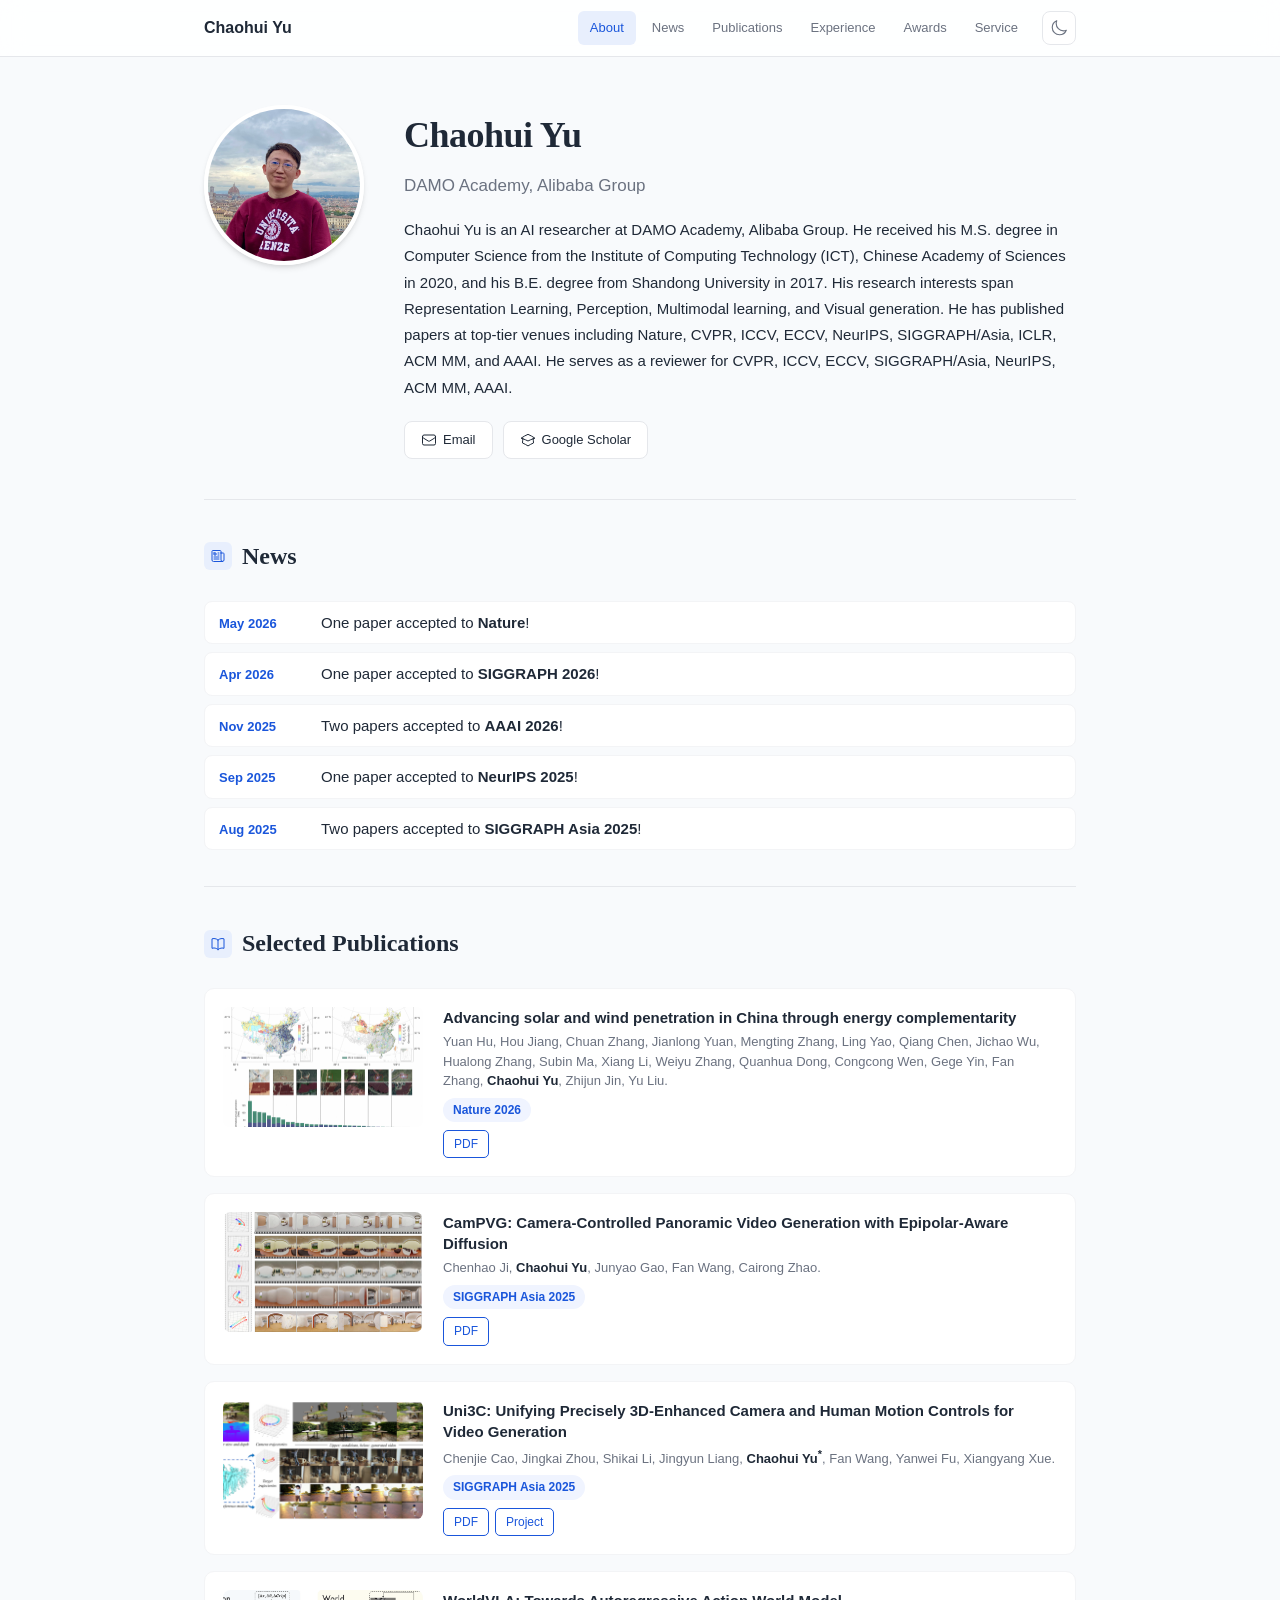
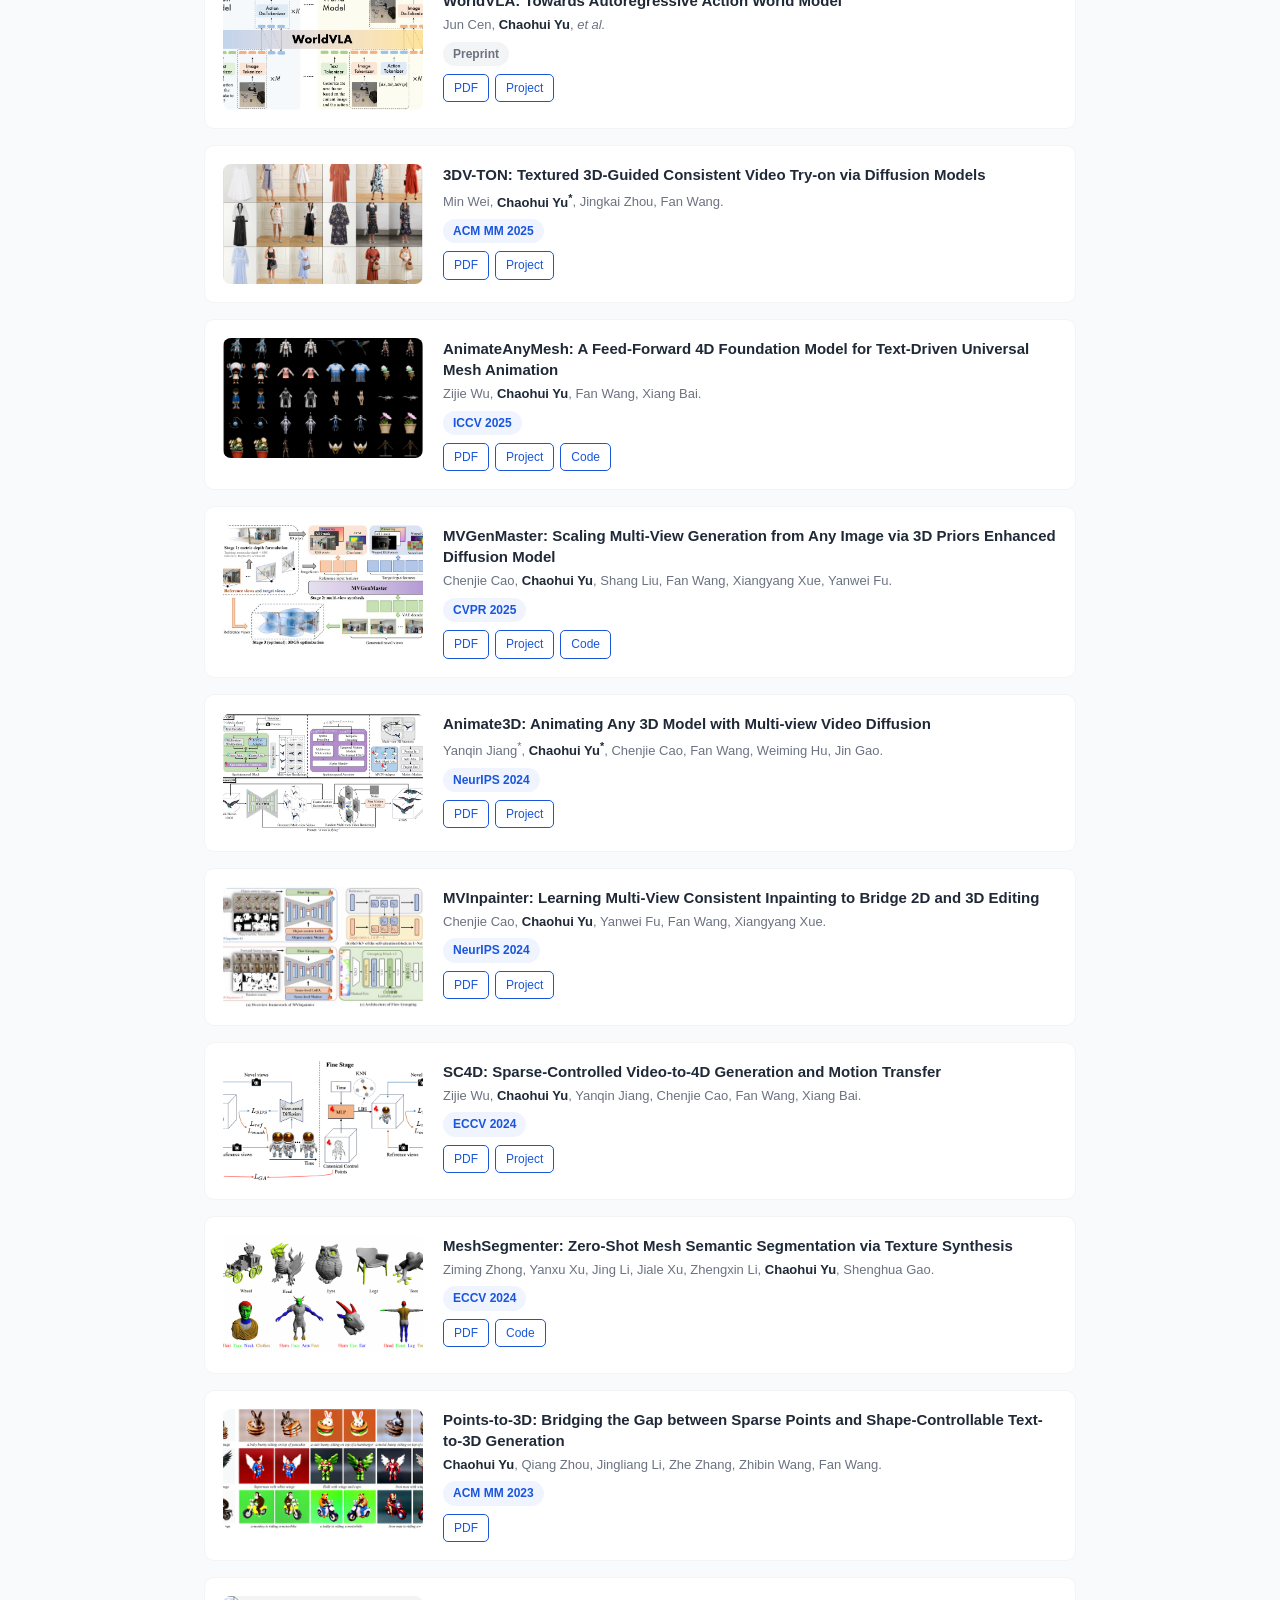
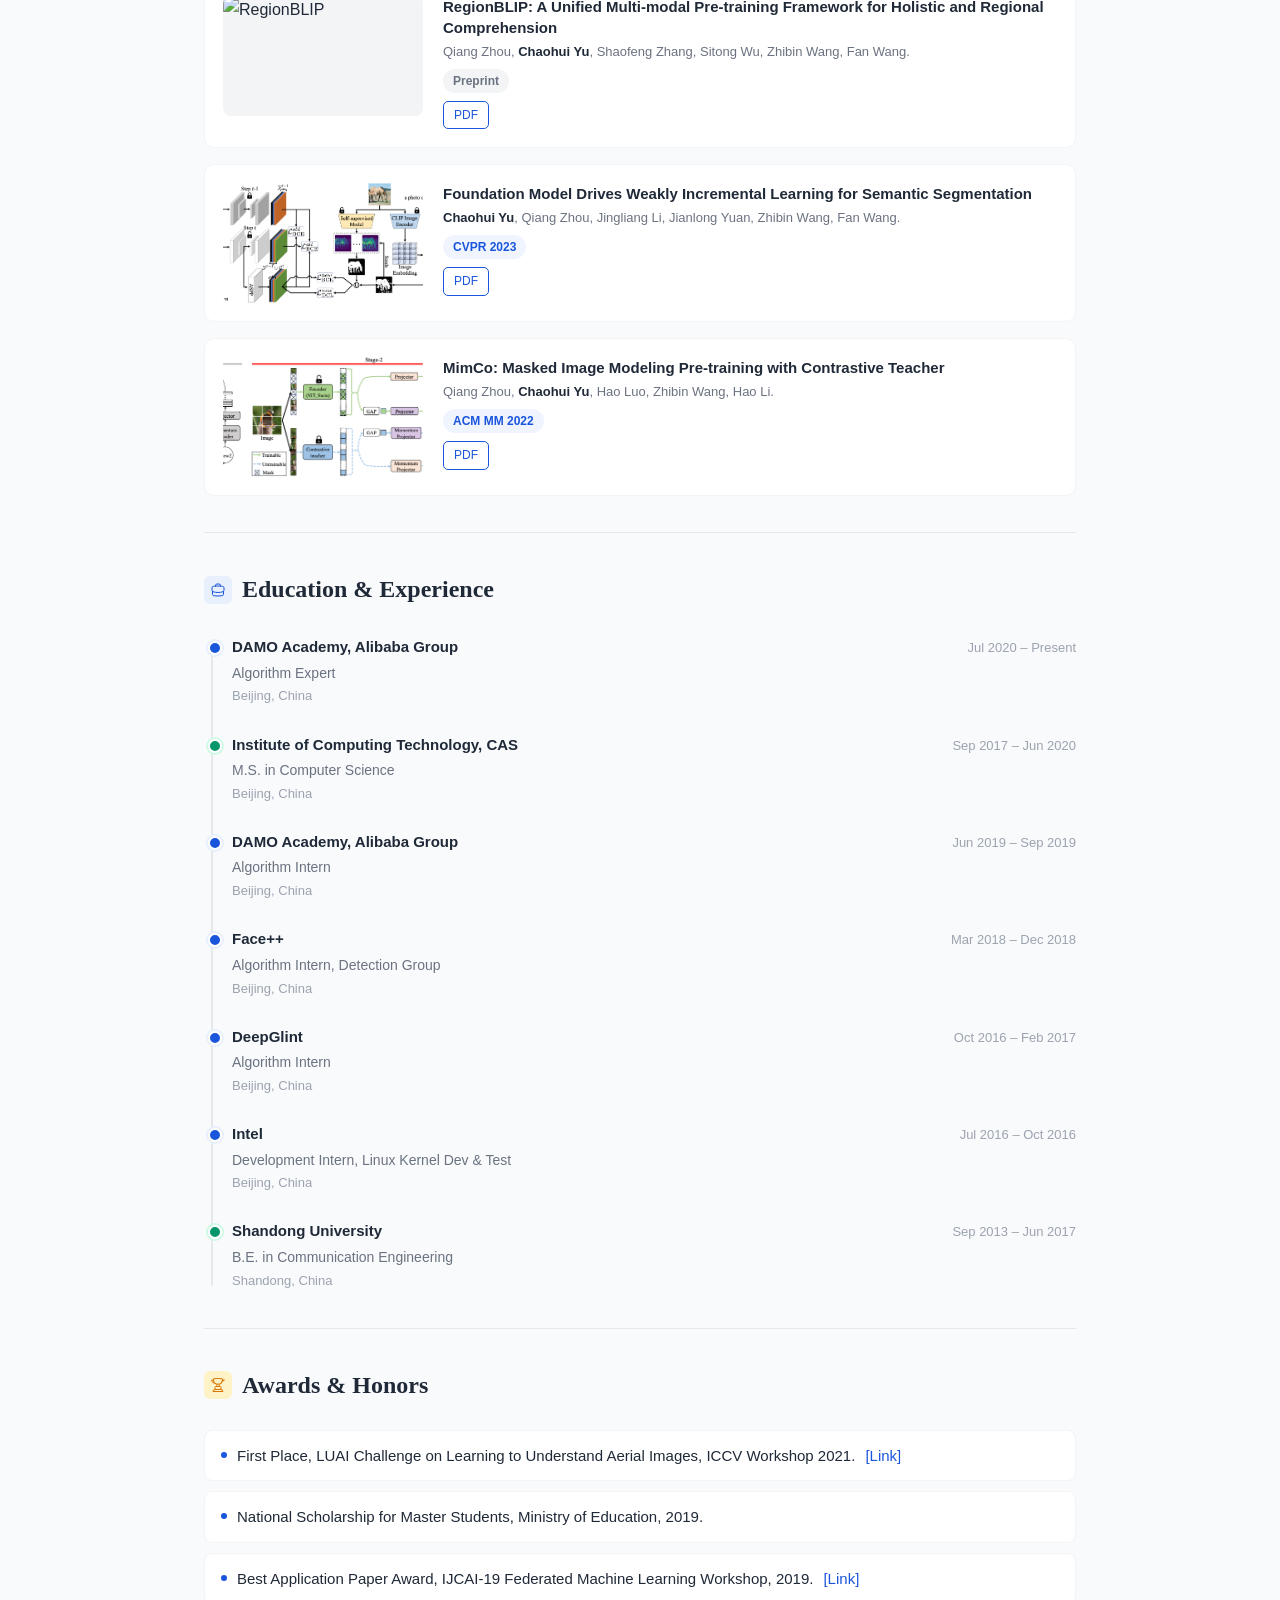
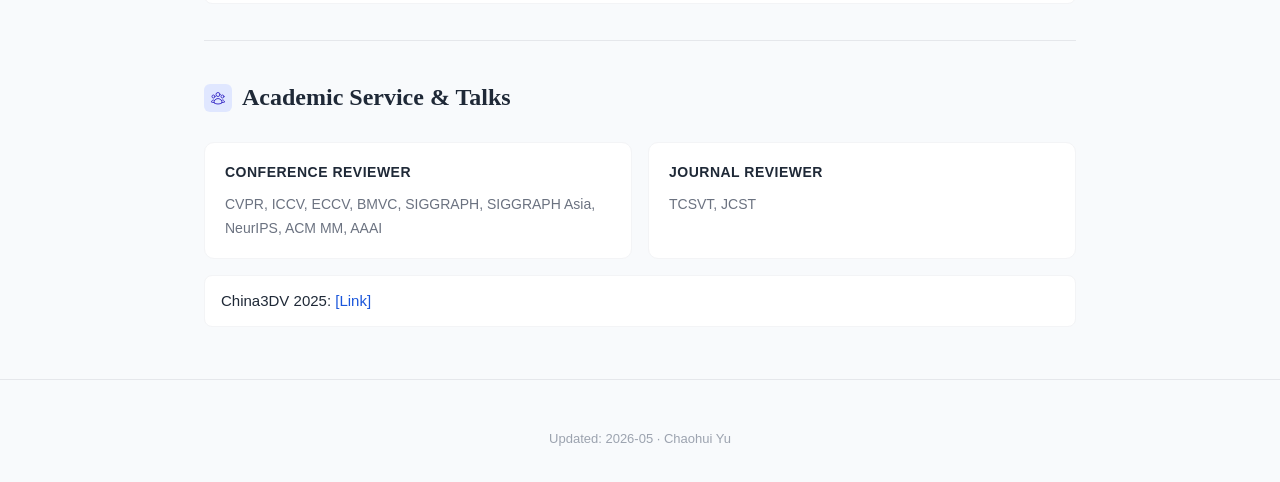
==== commit 6303847e: "add" ====
--- a/index.html
+++ b/index.html
@@ -47,7 +47,7 @@
                 Chaohui Yu is an AI researcher at DAMO Academy, Alibaba Group. 
                 He received his M.S. degree in Computer Science from the Institute of Computing Technology (ICT), Chinese Academy of Sciences in 2020, and his B.E. degree from Shandong University in 2017. 
                 His research interests span Representation Learning, Perception, Multimodal learning, and Visual generation. 
-                He has published papers at top-tier venues including CVPR, ICCV, ECCV, NeurIPS, SIGGRAPH/Asia, ICLR, ACM MM, and AAAI. 
+                He has published papers at top-tier venues including Nature, CVPR, ICCV, ECCV, NeurIPS, SIGGRAPH/Asia, ICLR, ACM MM, and AAAI. 
                 He serves as a reviewer for CVPR, ICCV, ECCV, SIGGRAPH/Asia, NeurIPS, ACM MM, AAAI.
             </p>
             <div class="hero-links">
